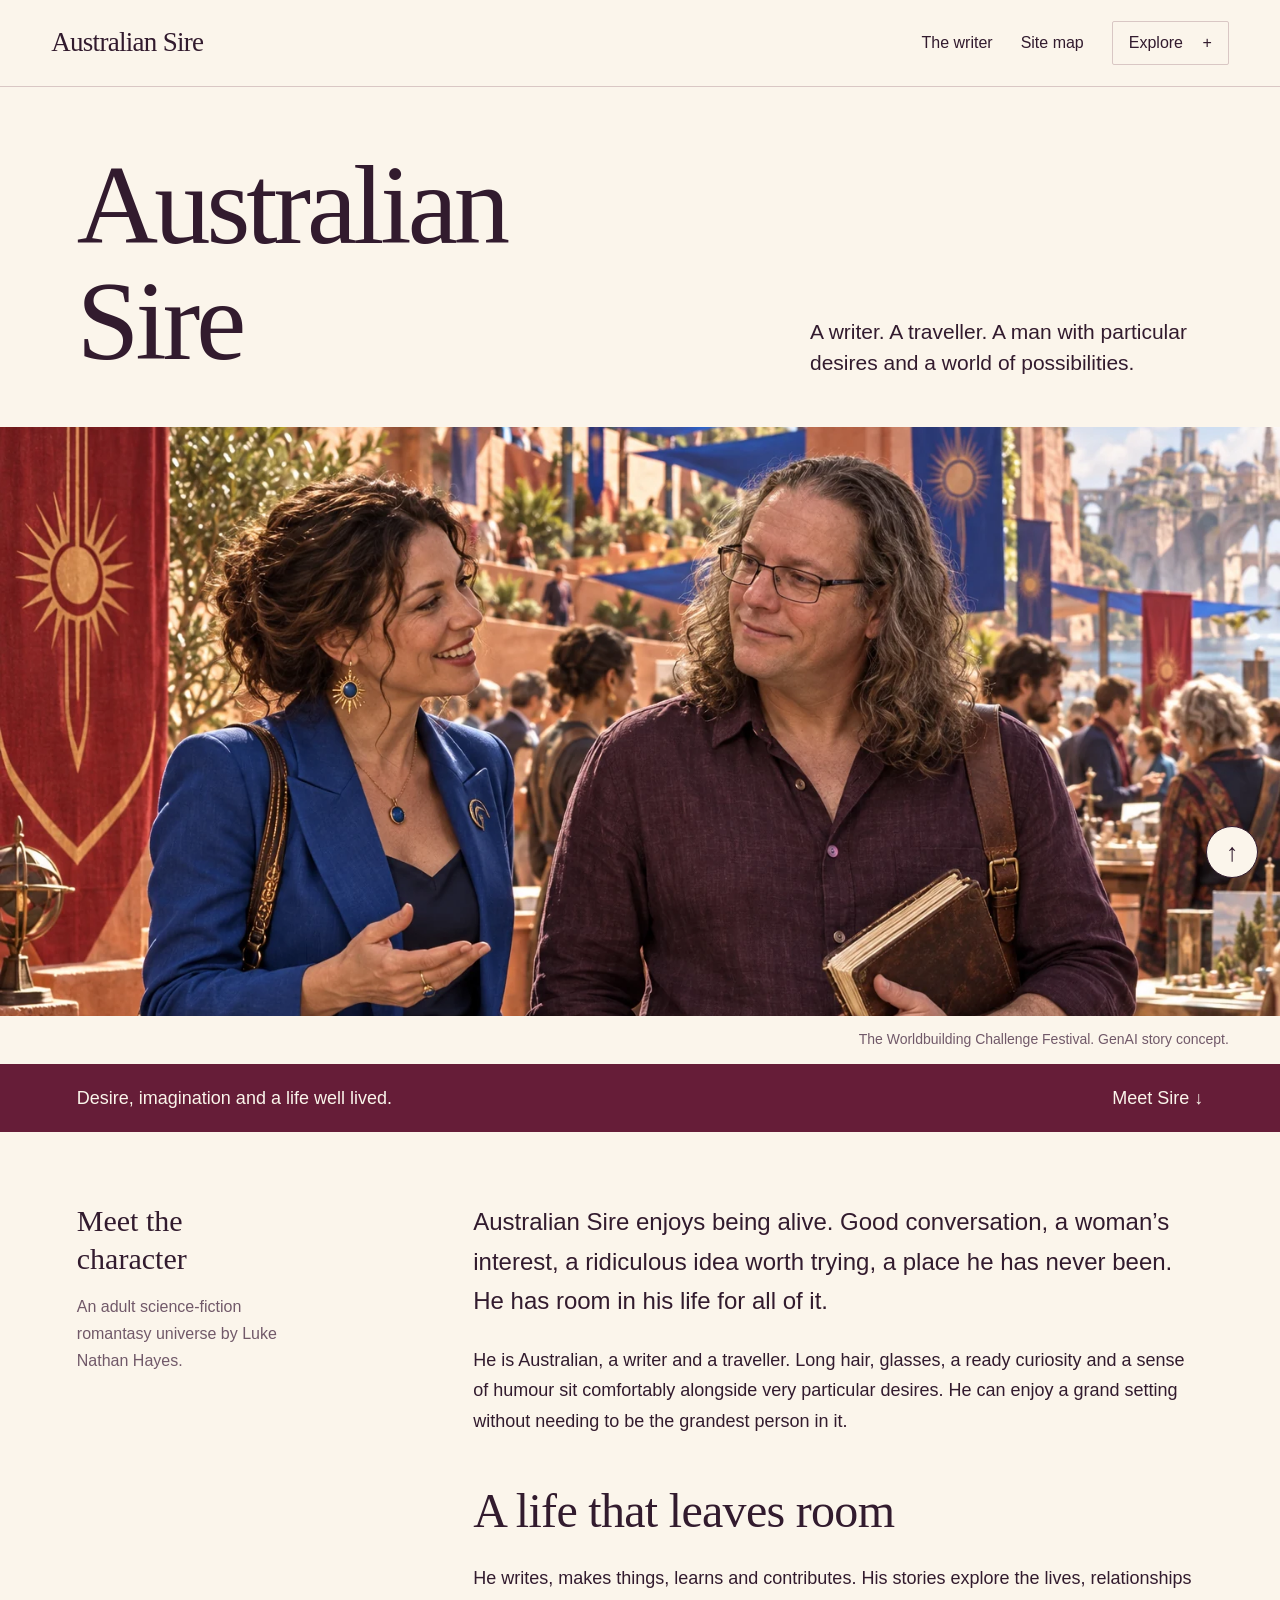
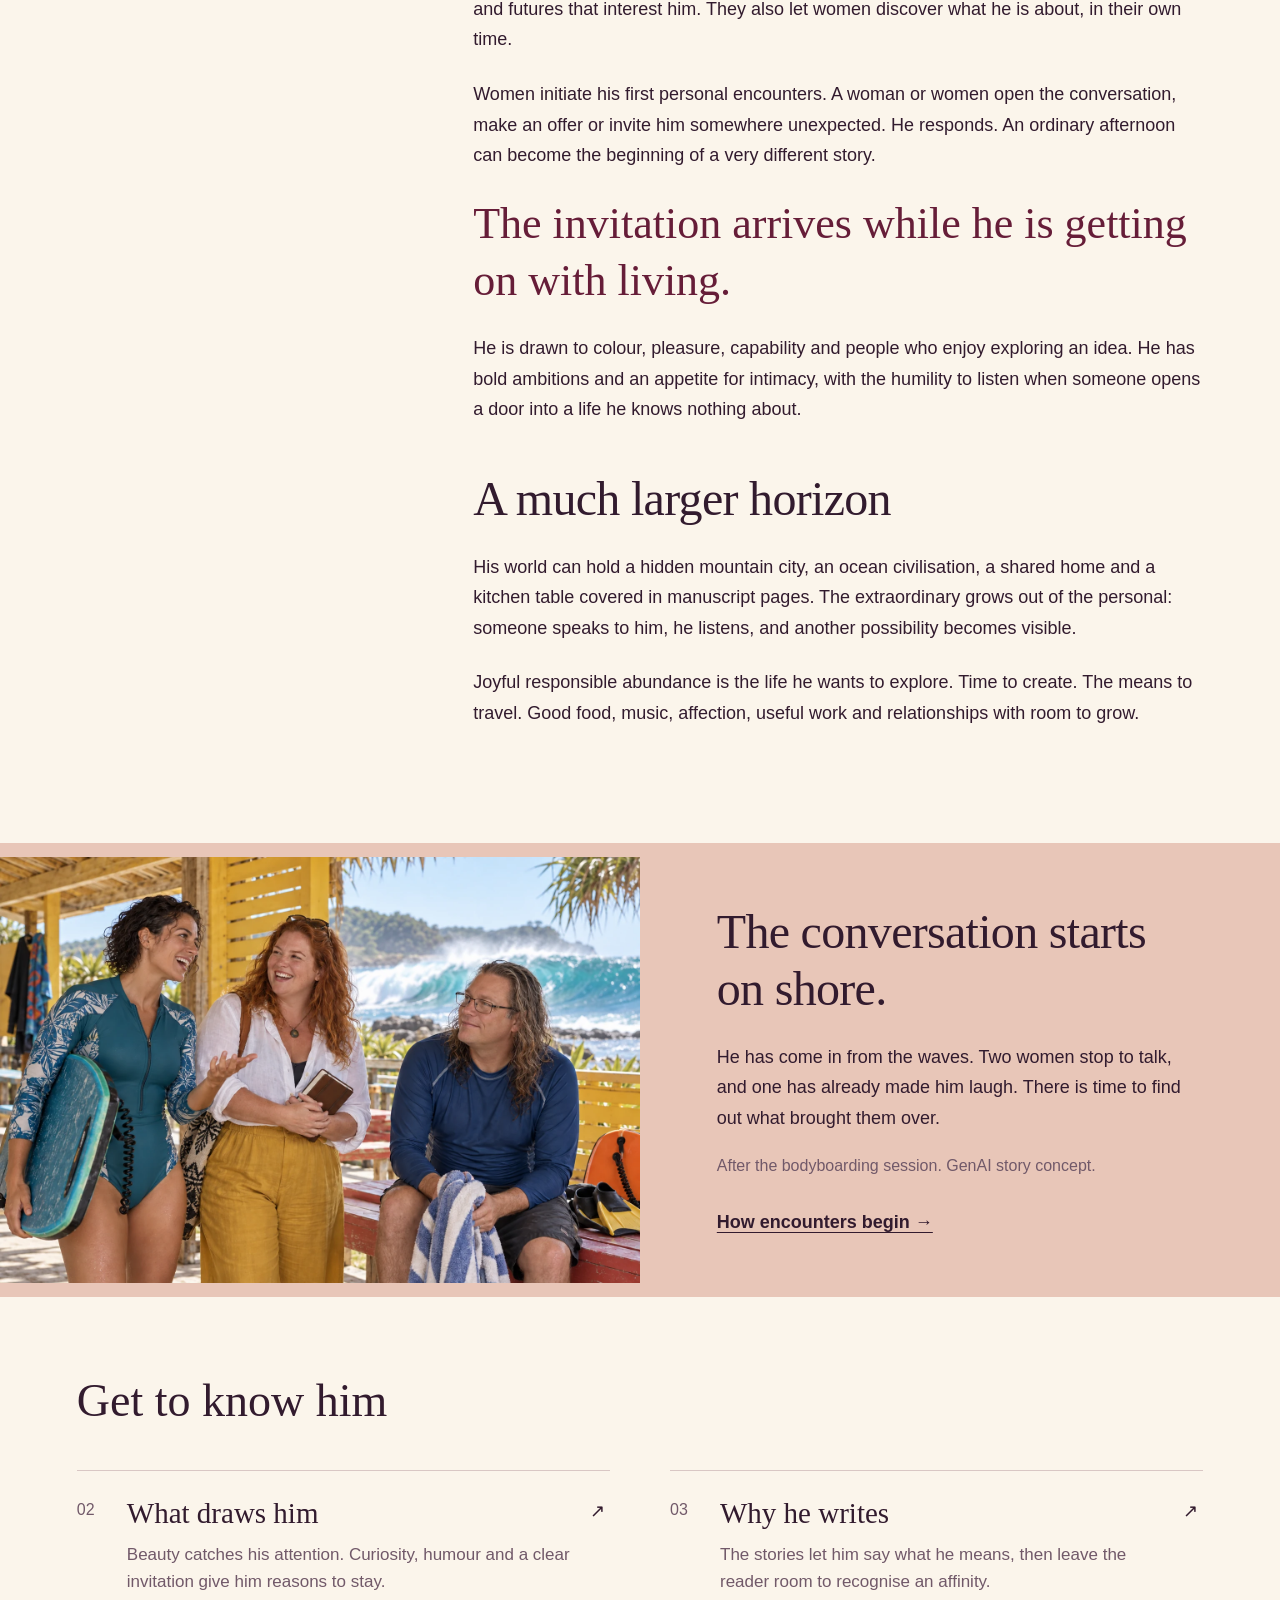
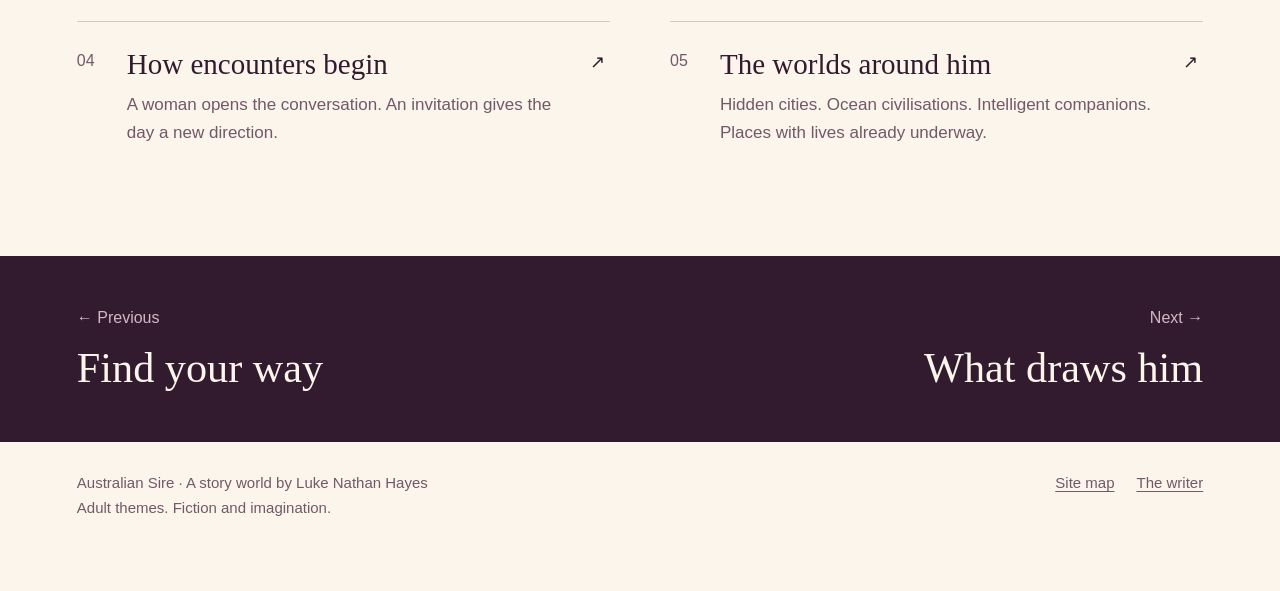
==== index.html @ 2623e19c "Add future-forward social scenes reflecting the character brief" ====
<!doctype html>
<html lang="en-AU"><head><meta charset="utf-8"><meta name="viewport" content="width=device-width,initial-scale=1"><meta name="description" content="Meet Australian Sire: writer, traveller and explorer of desire in Luke Nathan Hayes’ science-fiction romantasy universe."><meta name="theme-color" content="#661d38"><title>Australian Sire | A world of possibilities</title><link rel="icon" href="assets/favicon.ico"><link rel="apple-touch-icon" href="assets/icon-180.png"><link rel="stylesheet" href="assets/site.css?v=20260928-art3"><script defer src="assets/site.js"></script></head>
<body class="home" id="top"><a class="skip" href="#main">Skip to content</a><header class="site-header"><a class="brand" href="index.html">Australian Sire</a><div class="header-links"><a href="writer.html">The writer</a><a href="sitemap.html">Site map</a><details class="menu"><summary>Explore</summary><nav aria-label="Chapters"><a href="index.html" aria-current="page">Australian Sire</a><a href="desire.html">What draws him</a><a href="writing.html">Why he writes</a><a href="encounters.html">How encounters begin</a><a href="worlds.html">The worlds around him</a><a href="journey.html">Every country and territory</a><a href="abundance.html">Joyful responsible abundance</a><a href="writer.html">The writer behind Sire</a><a href="sitemap.html">Find your way</a></nav></details></div></header>
<main id="main"><div class="masthead"><h1>Australian<br>Sire</h1><p class="intro">A writer. A traveller. A man with particular desires and a world of possibilities.</p></div><figure class="hero "><img src="assets/festival.webp" alt="A long-haired Australian writer listens as a woman approaches him at a colourful worldbuilding festival." width="1536" height="1024" fetchpriority="high"><figcaption>The Worldbuilding Challenge Festival. GenAI story concept.</figcaption></figure>
<div class="chapter-strip"><span>Desire, imagination and a life well lived.</span><a href="#profile">Meet Sire ↓</a></div><div class="prose-layout" id="profile"><aside><p class="aside-title">Meet the character</p><p class="aside-note">An adult science-fiction romantasy universe by Luke Nathan Hayes.</p></aside><article class="article" aria-label="Australian Sire">
<p class="lead">Australian Sire enjoys being alive. Good conversation, a woman’s interest, a ridiculous idea worth trying, a place he has never been. He has room in his life for all of it.</p>
<p>He is Australian, a writer and a traveller. Long hair, glasses, a ready curiosity and a sense of humour sit comfortably alongside very particular desires. He can enjoy a grand setting without needing to be the grandest person in it.</p>
<h2>A life that leaves room</h2>
<p>He writes, makes things, learns and contributes. His stories explore the lives, relationships and futures that interest him. They also let women discover what he is about, in their own time.</p>
<p>Women initiate his first personal encounters. A woman or women open the conversation, make an offer or invite him somewhere unexpected. He responds. An ordinary afternoon can become the beginning of a very different story.</p>
<p class="pullquote">The invitation arrives while he is getting on with living.</p>
<p>He is drawn to colour, pleasure, capability and people who enjoy exploring an idea. He has bold ambitions and an appetite for intimacy, with the humility to listen when someone opens a door into a life he knows nothing about.</p>
<h2>A much larger horizon</h2>
<p>His world can hold a hidden mountain city, an ocean civilisation, a shared home and a kitchen table covered in manuscript pages. The extraordinary grows out of the personal: someone speaks to him, he listens, and another possibility becomes visible.</p>
<p>Joyful responsible abundance is the life he wants to explore. Time to create. The means to travel. Good food, music, affection, useful work and relationships with room to grow.</p></article></div><section class="feature"><img src="assets/island-conversation.webp" alt="Two women begin a cheerful conversation with Sire beside the bodyboards at an island surf pavilion." width="1536" height="1024" loading="lazy"><div class="feature-copy"><h2>The conversation starts on shore.</h2><p>He has come in from the waves. Two women stop to talk, and one has already made him laugh. There is time to find out what brought them over.</p><p class="aside-note">After the bodyboarding session. GenAI story concept.</p><a class="text-link" href="encounters.html">How encounters begin →</a></div></section><section class="chapter-list"><h2>Get to know him</h2><div class="chapter-grid"><a class="chapter-card" href="desire.html"><span class="number">02</span><div><h3>What draws him</h3><p>Beauty catches his attention. Curiosity, humour and a clear invitation give him reasons to stay.</p></div><span aria-hidden="true">↗</span></a><a class="chapter-card" href="writing.html"><span class="number">03</span><div><h3>Why he writes</h3><p>The stories let him say what he means, then leave the reader room to recognise an affinity.</p></div><span aria-hidden="true">↗</span></a><a class="chapter-card" href="encounters.html"><span class="number">04</span><div><h3>How encounters begin</h3><p>A woman opens the conversation. An invitation gives the day a new direction.</p></div><span aria-hidden="true">↗</span></a><a class="chapter-card" href="worlds.html"><span class="number">05</span><div><h3>The worlds around him</h3><p>Hidden cities. Ocean civilisations. Intelligent companions. Places with lives already underway.</p></div><span aria-hidden="true">↗</span></a></div></section></main>
<nav class="page-turn" aria-label="Previous and next chapters"><a rel="prev" href="sitemap.html"><span>← Previous</span><strong>Find your way</strong></a><a rel="next" href="desire.html"><span>Next →</span><strong>What draws him</strong></a></nav><footer class="site-footer"><p>Australian Sire · A story world by Luke Nathan Hayes<br>Adult themes. Fiction and imagination.</p><nav aria-label="Footer"><a href="sitemap.html">Site map</a><a href="writer.html">The writer</a></nav></footer><a class="to-top" href="#top" aria-label="Back to top">↑</a></body></html>
---- assets/site.css ----
:root{--paper:#fbf5eb;--ink:#321b2e;--muted:#715969;--wine:#661d38;--coral:#dd492f;--gold:#eeb967;--line:#d9c7c4;--serif:Georgia,'Times New Roman',serif;--sans:'Segoe UI',Arial,sans-serif}*{box-sizing:border-box}html{scroll-behavior:smooth;scroll-padding-top:2rem}body{margin:0;background:var(--paper);color:var(--ink);font-family:var(--sans);font-size:18px;line-height:1.7}a{color:inherit;text-underline-offset:.22em}a:hover{color:var(--wine)}a:focus-visible,button:focus-visible,input:focus-visible,summary:focus-visible{outline:3px solid #057e93;outline-offset:5px}button,input{font:inherit}.skip{position:absolute;top:-100px;background:var(--paper);z-index:30;padding:1rem}.skip:focus{top:0}.site-header{padding:20px 4vw;display:flex;align-items:center;justify-content:space-between;gap:25px;border-bottom:1px solid var(--line)}.brand{text-decoration:none;font-family:var(--serif);font-size:27px;white-space:nowrap;letter-spacing:-.7px}.header-links{display:flex;gap:28px;align-items:center;font-size:16px}.header-links>a{text-decoration:none}.menu{position:relative}.menu summary{cursor:pointer;list-style:none;border:1px solid var(--line);padding:7px 16px;border-radius:2px}.menu summary::-webkit-details-marker{display:none}.menu summary:after{content:' +';padding-left:15px}.menu[open] summary:after{content:' −'}.menu nav{position:absolute;right:0;top:60px;width:320px;z-index:20;background:var(--paper);box-shadow:0 15px 50px #321b2e22;border:1px solid var(--line);padding:18px}.menu nav a{display:block;padding:8px 12px;text-decoration:none;font-size:16px}.menu nav a[aria-current=page]{background:#eadedc}.masthead{max-width:1500px;margin:auto;padding:60px 6vw 50px}.masthead h1{font-family:var(--serif);font-weight:400;line-height:1.03;letter-spacing:-4px;font-size:clamp(54px,7.6vw,112px);margin:0 0 25px;max-width:1150px}.masthead .intro{font-size:clamp(20px,2vw,27px);line-height:1.5;max-width:850px;margin:0}.home .masthead{display:grid;grid-template-columns:1.4fr .8fr;align-items:end;gap:45px;padding-top:60px;padding-bottom:48px}.home .masthead h1{font-size:clamp(68px,8.8vw,136px);margin:0}.home .masthead .intro{font-size:21px}.hero{margin:0;position:relative}.hero img{display:block;width:100%;height:clamp(370px,46vw,730px);object-fit:cover;object-position:center 43%;background:#513845}.hero figcaption{font-size:14px;color:var(--muted);padding:12px 4vw;text-align:right}.chapter-strip{background:var(--wine);color:var(--paper);padding:19px 6vw;display:flex;justify-content:space-between;gap:30px}.chapter-strip a{color:var(--paper);text-decoration:none}.chapter-strip a:hover{text-decoration:underline}.prose-layout{max-width:1300px;margin:auto;padding:70px 6vw 90px;display:grid;grid-template-columns:220px minmax(0,730px);gap:60px;justify-content:space-between}.aside-title{font-family:var(--serif);font-size:30px;line-height:1.25;margin:0}.aside-note{font-size:16px;color:var(--muted);line-height:1.7}.article h2,.feature h2,.oracle h2{font-family:var(--serif);font-weight:400;line-height:1.2;letter-spacing:-.7px;font-size:clamp(32px,4vw,48px);margin:0 0 24px}.article h2:not(:first-child){margin-top:45px}.article p{margin:0 0 24px}.article .lead{font-size:24px;line-height:1.65}.pullquote{margin:40px 0;font-family:var(--serif);font-size:clamp(30px,4vw,44px);line-height:1.3;color:var(--wine)}.feature{background:#e8c6b8;display:grid;grid-template-columns:1fr 1fr;align-items:center}.feature img{width:100%;height:100%;min-height:420px;object-fit:cover}.feature-copy{padding:60px 6vw}.feature-copy p{max-width:550px}.text-link{display:inline-block;margin-top:12px;font-weight:600}.chapter-list{max-width:1300px;padding:65px 6vw 85px;margin:auto}.chapter-list h2{font-family:var(--serif);font-size:46px;font-weight:400;margin:0 0 30px}.chapter-grid{display:grid;grid-template-columns:repeat(2,minmax(0,1fr));gap:0 60px}.chapter-card{padding:25px 0;border-top:1px solid var(--line);text-decoration:none;display:grid;grid-template-columns:40px 1fr 20px;gap:10px}.chapter-card .number{color:var(--muted);font-size:16px}.chapter-card h3{font-family:var(--serif);font-size:29px;line-height:1.2;font-weight:400;margin:0 0 10px}.chapter-card p{margin:0;color:var(--muted);font-size:17px;line-height:1.6}.chapter-card:hover h3{text-decoration:underline;text-underline-offset:5px}.oracle{background:#e6e8db;padding:60px 6vw}.oracle-inner{max-width:1120px;margin:auto}.oracle>div>p{max-width:800px}.oracle-controls{display:flex;flex-wrap:wrap;gap:15px;margin:30px 0}.oracle-controls label{display:flex;align-items:center;gap:12px;border:1px solid #a7aa92;background:#f7f7ec;padding:13px 18px;cursor:pointer}.oracle-controls input{accent-color:var(--wine);width:20px;height:20px}.oracle-controls label:has(input:checked){background:var(--wine);color:white}.oracle-result{max-width:850px;min-height:205px;padding:25px 30px;background:var(--paper)}.oracle-result h3{font-family:var(--serif);font-size:30px;font-weight:400;margin:0 0 12px}.oracle-result p{margin:0}.oracle-note{font-size:16px;color:#4e5748}.page-turn{background:var(--ink);color:var(--paper);padding:48px 6vw;display:grid;grid-template-columns:1fr 1fr;gap:45px}.page-turn a{text-decoration:none;color:inherit;max-width:600px}.page-turn a:last-child{text-align:right;justify-self:end}.page-turn span{display:block;font-size:16px;color:#d4b7c7;margin-bottom:12px}.page-turn strong{font-family:var(--serif);font-weight:400;font-size:clamp(25px,3.3vw,43px);line-height:1.2;display:block}.page-turn a:hover strong{text-decoration:underline;text-underline-offset:8px}.site-footer{padding:28px 6vw 70px;display:flex;justify-content:space-between;gap:25px;font-size:15px;color:var(--muted)}.site-footer p{margin:0}.site-footer nav{display:flex;gap:22px}.to-top{position:fixed;bottom:22px;right:22px;z-index:10;background:var(--paper);color:var(--ink);border:1px solid var(--ink);border-radius:50%;width:52px;height:52px;display:grid;place-items:center;text-decoration:none;font-size:25px;box-shadow:0 4px 15px #321b2e20}.sources p{font-size:17px}.no-js{font-size:16px}.portrait.hero img{object-position:center 36%}.small-heading{font-size:24px!important}::selection{background:#f0bd90;color:var(--ink)}@media(min-width:1700px){.hero img{height:760px}}@media(max-width:850px){.home .masthead{grid-template-columns:1fr;gap:24px}.home .masthead h1{font-size:85px}.home .masthead .intro{max-width:650px}.prose-layout{grid-template-columns:1fr;gap:32px;padding-top:45px;padding-bottom:50px}.aside-note{max-width:600px}.feature{grid-template-columns:1fr}.feature img{min-height:0;max-height:450px}.chapter-grid{gap:0 30px}.header-links>a:first-child{display:none}}@media(max-width:560px){body{font-size:17px}.site-header{padding:16px 5vw;gap:10px}.brand{font-size:23px}.header-links{gap:12px}.header-links>a{display:none}.menu summary{font-size:16px;padding:5px 10px}.menu nav{width:min(310px,90vw)}.masthead,.home .masthead{padding:36px 6vw 32px}.masthead h1{font-size:55px;letter-spacing:-2.2px}.home .masthead h1{font-size:70px;letter-spacing:-3px}.masthead .intro,.home .masthead .intro{font-size:20px}.hero img{height:430px;object-position:54% center}.hero figcaption{text-align:left;font-size:14px;padding:12px 6vw}.chapter-strip{font-size:15px;gap:20px}.chapter-strip span{max-width:180px}.prose-layout{gap:20px}.article .lead{font-size:22px}.chapter-grid{grid-template-columns:1fr}.chapter-list{padding-top:40px;padding-bottom:50px}.feature-copy{padding:38px 6vw}.page-turn{gap:25px;padding:35px 6vw}.page-turn strong{font-size:27px}.site-footer{flex-direction:column;gap:15px}.oracle{padding:40px 6vw}.oracle-controls{flex-direction:column}.oracle-result{padding:24px;min-height:280px}.to-top{width:46px;height:46px;right:15px;bottom:15px}}@media(prefers-reduced-motion:reduce){html{scroll-behavior:auto}*{transition:none!important}}
:root .hero img[src$="festival.webp"]{object-position:center 10%}
:root .hero img[src$="manuscript-studio.webp"]{object-position:center 10%}
.feature img[src$="island-conversation.webp"]{height:auto;min-height:0;max-height:none;align-self:center;object-fit:contain}
.hero img[src$="theatre-reception.webp"],.hero img[src$="reading-room-invitation.webp"],.hero img[src$="shared-table-evening.webp"]{height:auto;max-height:none;object-fit:contain}
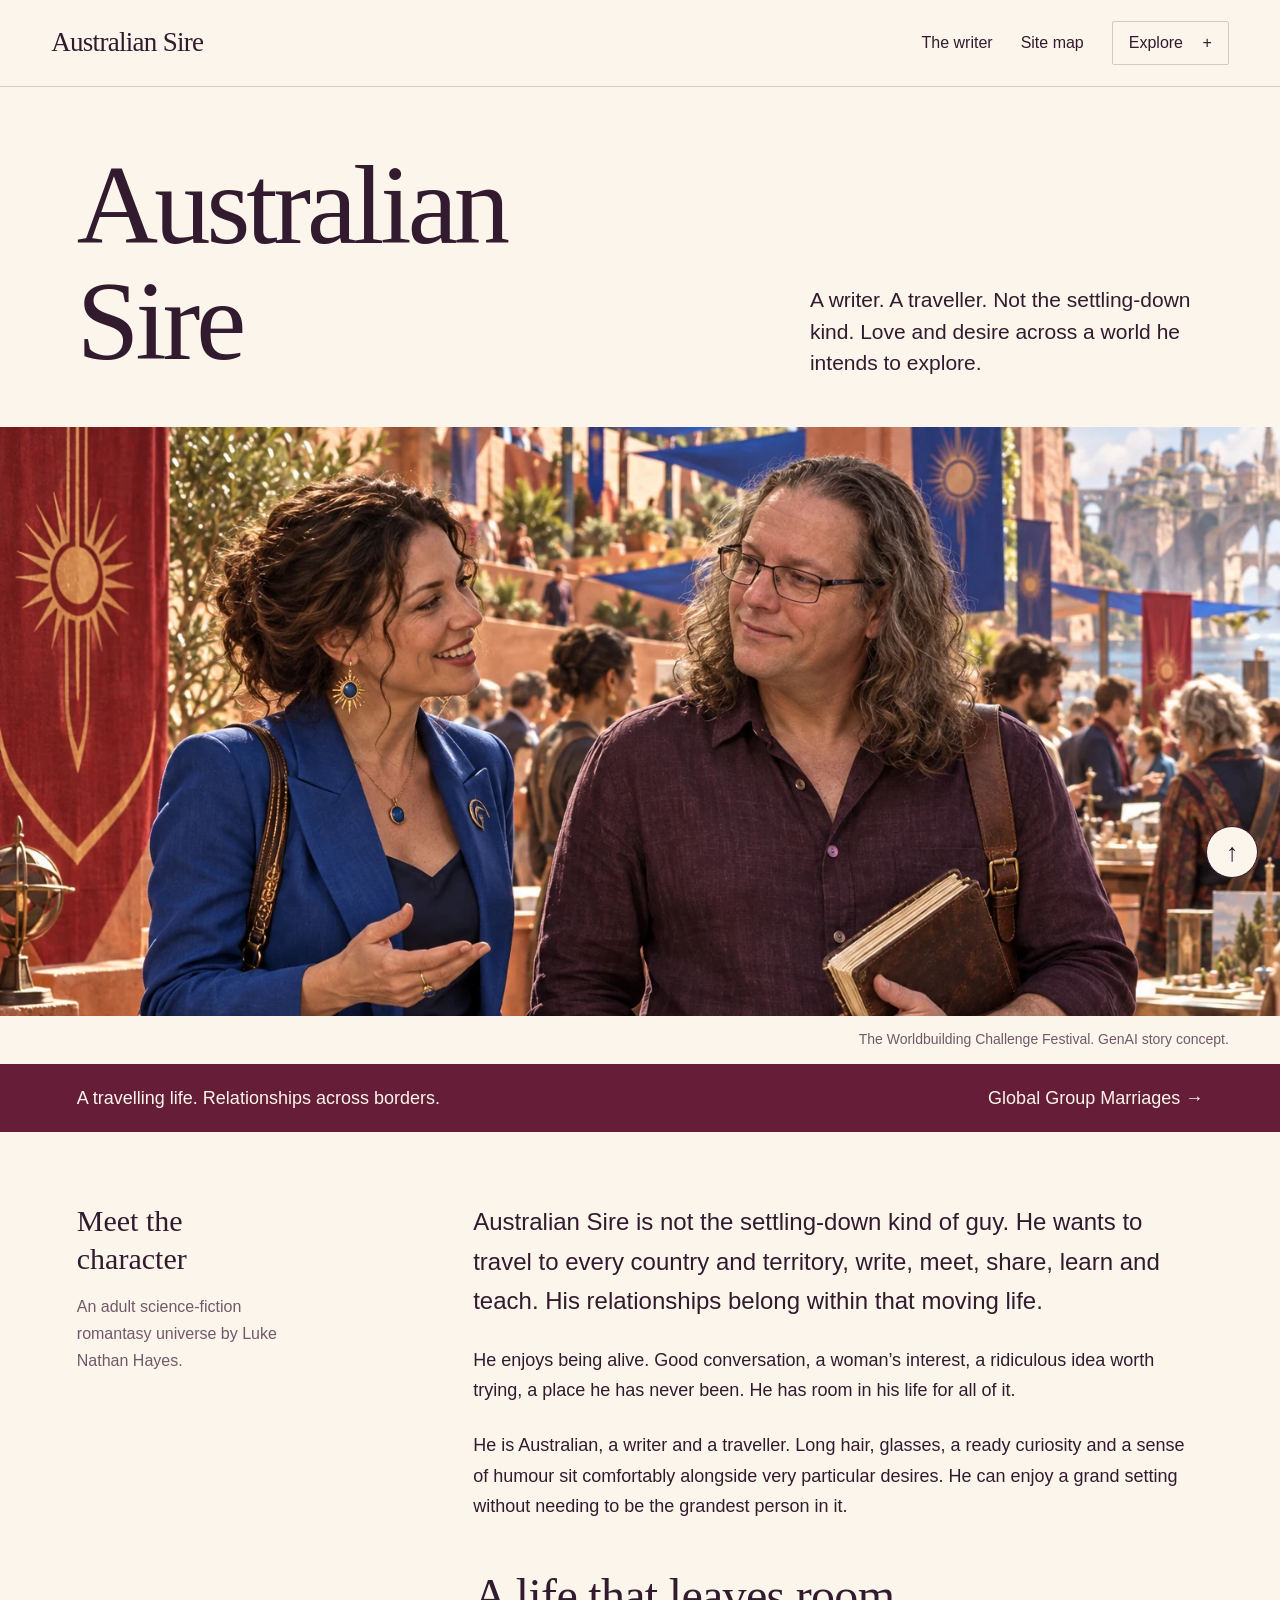
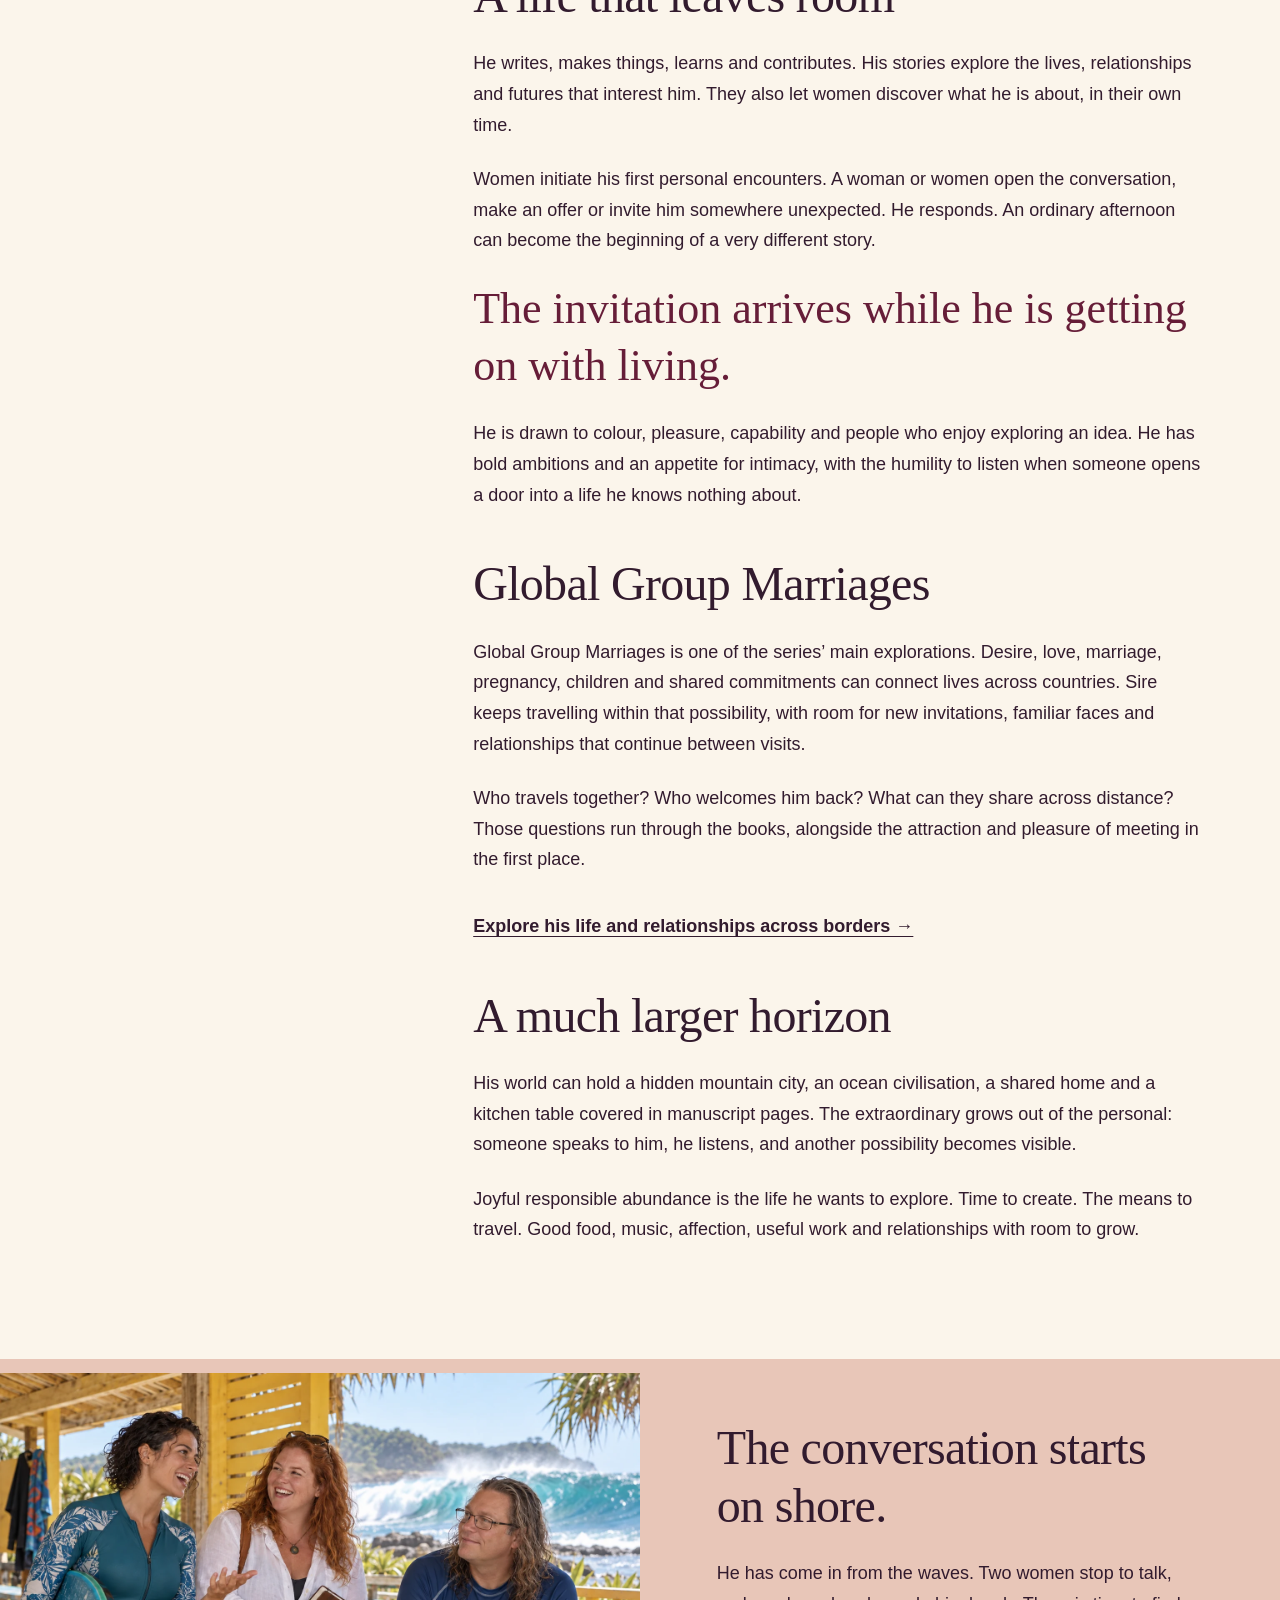
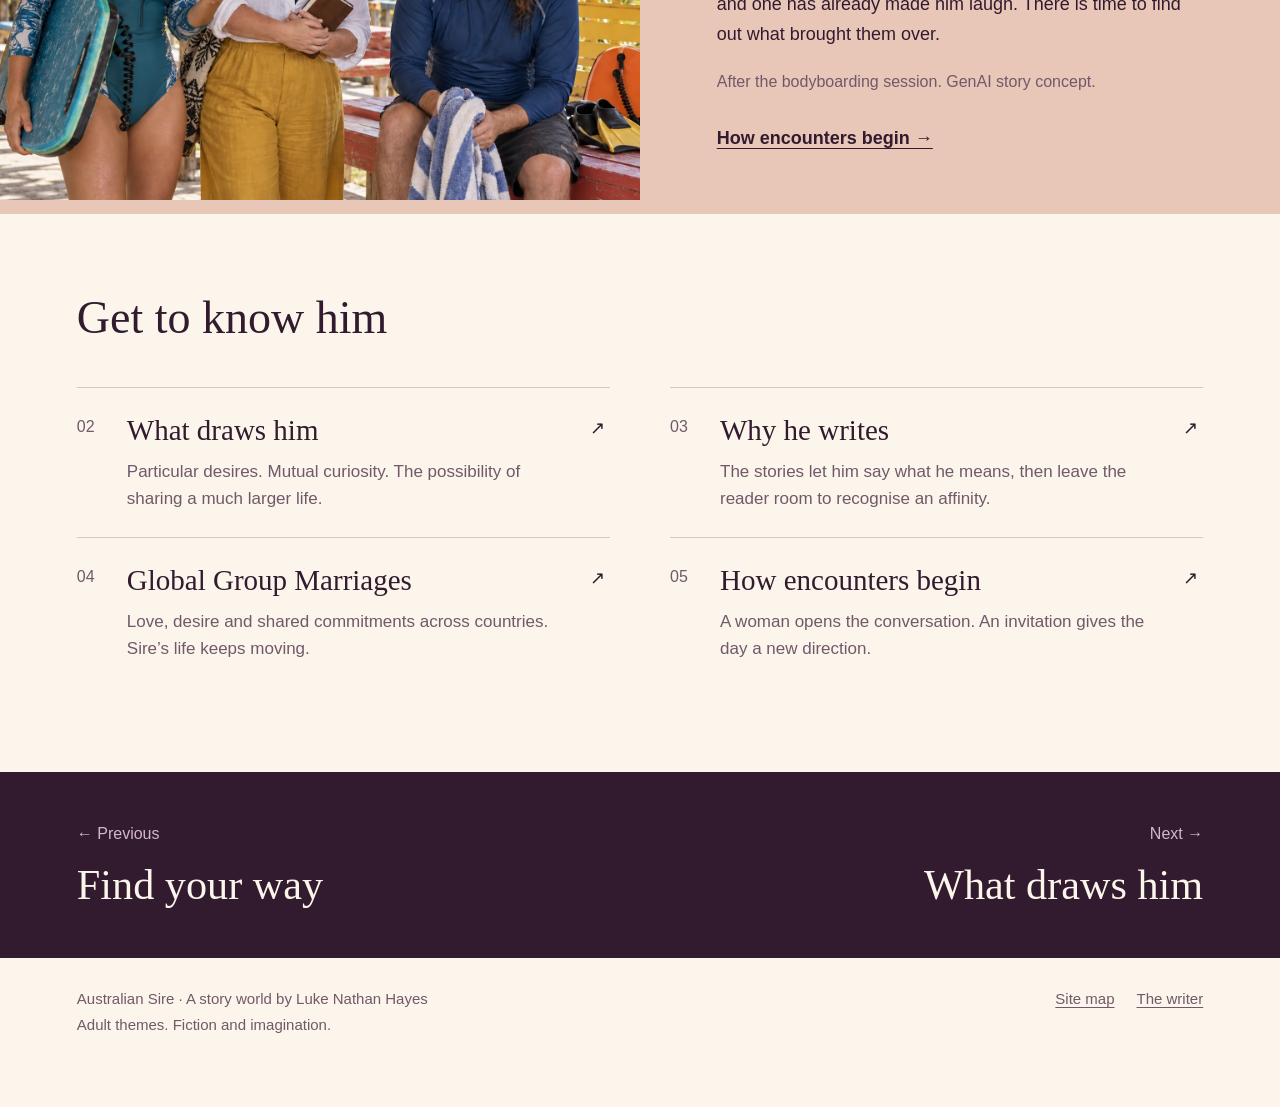
==== commit d905e295: "Centre travelling intentions and global group marriages across the site" ====
--- a/index.html
+++ b/index.html
@@ -1,16 +1,21 @@
 <!doctype html>
-<html lang="en-AU"><head><meta charset="utf-8"><meta name="viewport" content="width=device-width,initial-scale=1"><meta name="description" content="Meet Australian Sire: writer, traveller and explorer of desire in Luke Nathan Hayes’ science-fiction romantasy universe."><meta name="theme-color" content="#661d38"><title>Australian Sire | A world of possibilities</title><link rel="icon" href="assets/favicon.ico"><link rel="apple-touch-icon" href="assets/icon-180.png"><link rel="stylesheet" href="assets/site.css?v=20260928-art3"><script defer src="assets/site.js"></script></head>
-<body class="home" id="top"><a class="skip" href="#main">Skip to content</a><header class="site-header"><a class="brand" href="index.html">Australian Sire</a><div class="header-links"><a href="writer.html">The writer</a><a href="sitemap.html">Site map</a><details class="menu"><summary>Explore</summary><nav aria-label="Chapters"><a href="index.html" aria-current="page">Australian Sire</a><a href="desire.html">What draws him</a><a href="writing.html">Why he writes</a><a href="encounters.html">How encounters begin</a><a href="worlds.html">The worlds around him</a><a href="journey.html">Every country and territory</a><a href="abundance.html">Joyful responsible abundance</a><a href="writer.html">The writer behind Sire</a><a href="sitemap.html">Find your way</a></nav></details></div></header>
-<main id="main"><div class="masthead"><h1>Australian<br>Sire</h1><p class="intro">A writer. A traveller. A man with particular desires and a world of possibilities.</p></div><figure class="hero "><img src="assets/festival.webp" alt="A long-haired Australian writer listens as a woman approaches him at a colourful worldbuilding festival." width="1536" height="1024" fetchpriority="high"><figcaption>The Worldbuilding Challenge Festival. GenAI story concept.</figcaption></figure>
-<div class="chapter-strip"><span>Desire, imagination and a life well lived.</span><a href="#profile">Meet Sire ↓</a></div><div class="prose-layout" id="profile"><aside><p class="aside-title">Meet the character</p><p class="aside-note">An adult science-fiction romantasy universe by Luke Nathan Hayes.</p></aside><article class="article" aria-label="Australian Sire">
-<p class="lead">Australian Sire enjoys being alive. Good conversation, a woman’s interest, a ridiculous idea worth trying, a place he has never been. He has room in his life for all of it.</p>
+<html lang="en-AU"><head><meta charset="utf-8"><meta name="viewport" content="width=device-width,initial-scale=1"><meta name="description" content="Australian Sire is a writer and traveller who is not the settling-down kind. Global group marriages, desire and a life across borders are central to his series."><meta name="theme-color" content="#661d38"><title>Australian Sire | A world of possibilities</title><link rel="icon" href="assets/favicon.ico"><link rel="apple-touch-icon" href="assets/icon-180.png"><link rel="stylesheet" href="assets/site.css?v=20260929-ggm"><script defer src="assets/site.js?v=20260929-ggm"></script></head>
+<body class="home" id="top"><a class="skip" href="#main">Skip to content</a><header class="site-header"><a class="brand" href="index.html">Australian Sire</a><div class="header-links"><a href="writer.html">The writer</a><a href="sitemap.html">Site map</a><details class="menu"><summary>Explore</summary><nav aria-label="Chapters"><a href="index.html" aria-current="page">Australian Sire</a><a href="desire.html">What draws him</a><a href="writing.html">Why he writes</a><a href="group-marriages.html">Global Group Marriages</a><a href="encounters.html">How encounters begin</a><a href="worlds.html">The worlds around him</a><a href="journey.html">Every country and territory</a><a href="abundance.html">Joyful responsible abundance</a><a href="writer.html">The writer behind Sire</a><a href="sitemap.html">Find your way</a></nav></details></div></header>
+<main id="main"><div class="masthead"><h1>Australian<br>Sire</h1><p class="intro">A writer. A traveller. Not the settling-down kind. Love and desire across a world he intends to explore.</p></div><figure class="hero "><img src="assets/festival.webp" alt="A long-haired Australian writer listens as a woman approaches him at a colourful worldbuilding festival." width="1536" height="1024" fetchpriority="high"><figcaption>The Worldbuilding Challenge Festival. GenAI story concept.</figcaption></figure>
+<div class="chapter-strip"><span>A travelling life. Relationships across borders.</span><a href="group-marriages.html">Global Group Marriages →</a></div><div class="prose-layout" id="profile"><aside><p class="aside-title">Meet the character</p><p class="aside-note">An adult science-fiction romantasy universe by Luke Nathan Hayes.</p></aside><article class="article" aria-label="Australian Sire">
+<p class="lead">Australian Sire is not the settling-down kind of guy. He wants to travel to every country and territory, write, meet, share, learn and teach. His relationships belong within that moving life.</p>
+<p>He enjoys being alive. Good conversation, a woman’s interest, a ridiculous idea worth trying, a place he has never been. He has room in his life for all of it.</p>
 <p>He is Australian, a writer and a traveller. Long hair, glasses, a ready curiosity and a sense of humour sit comfortably alongside very particular desires. He can enjoy a grand setting without needing to be the grandest person in it.</p>
 <h2>A life that leaves room</h2>
 <p>He writes, makes things, learns and contributes. His stories explore the lives, relationships and futures that interest him. They also let women discover what he is about, in their own time.</p>
 <p>Women initiate his first personal encounters. A woman or women open the conversation, make an offer or invite him somewhere unexpected. He responds. An ordinary afternoon can become the beginning of a very different story.</p>
 <p class="pullquote">The invitation arrives while he is getting on with living.</p>
 <p>He is drawn to colour, pleasure, capability and people who enjoy exploring an idea. He has bold ambitions and an appetite for intimacy, with the humility to listen when someone opens a door into a life he knows nothing about.</p>
+<h2>Global Group Marriages</h2>
+<p>Global Group Marriages is one of the series’ main explorations. Desire, love, marriage, pregnancy, children and shared commitments can connect lives across countries. Sire keeps travelling within that possibility, with room for new invitations, familiar faces and relationships that continue between visits.</p>
+<p>Who travels together? Who welcomes him back? What can they share across distance? Those questions run through the books, alongside the attraction and pleasure of meeting in the first place.</p>
+<p><a class="text-link" href="group-marriages.html">Explore his life and relationships across borders →</a></p>
 <h2>A much larger horizon</h2>
 <p>His world can hold a hidden mountain city, an ocean civilisation, a shared home and a kitchen table covered in manuscript pages. The extraordinary grows out of the personal: someone speaks to him, he listens, and another possibility becomes visible.</p>
-<p>Joyful responsible abundance is the life he wants to explore. Time to create. The means to travel. Good food, music, affection, useful work and relationships with room to grow.</p></article></div><section class="feature"><img src="assets/island-conversation.webp" alt="Two women begin a cheerful conversation with Sire beside the bodyboards at an island surf pavilion." width="1536" height="1024" loading="lazy"><div class="feature-copy"><h2>The conversation starts on shore.</h2><p>He has come in from the waves. Two women stop to talk, and one has already made him laugh. There is time to find out what brought them over.</p><p class="aside-note">After the bodyboarding session. GenAI story concept.</p><a class="text-link" href="encounters.html">How encounters begin →</a></div></section><section class="chapter-list"><h2>Get to know him</h2><div class="chapter-grid"><a class="chapter-card" href="desire.html"><span class="number">02</span><div><h3>What draws him</h3><p>Beauty catches his attention. Curiosity, humour and a clear invitation give him reasons to stay.</p></div><span aria-hidden="true">↗</span></a><a class="chapter-card" href="writing.html"><span class="number">03</span><div><h3>Why he writes</h3><p>The stories let him say what he means, then leave the reader room to recognise an affinity.</p></div><span aria-hidden="true">↗</span></a><a class="chapter-card" href="encounters.html"><span class="number">04</span><div><h3>How encounters begin</h3><p>A woman opens the conversation. An invitation gives the day a new direction.</p></div><span aria-hidden="true">↗</span></a><a class="chapter-card" href="worlds.html"><span class="number">05</span><div><h3>The worlds around him</h3><p>Hidden cities. Ocean civilisations. Intelligent companions. Places with lives already underway.</p></div><span aria-hidden="true">↗</span></a></div></section></main>
+<p>Joyful responsible abundance is the life he wants to explore. Time to create. The means to travel. Good food, music, affection, useful work and relationships with room to grow.</p></article></div><section class="feature"><img src="assets/island-conversation.webp" alt="Two women begin a cheerful conversation with Sire beside the bodyboards at an island surf pavilion." width="1536" height="1024" loading="lazy"><div class="feature-copy"><h2>The conversation starts on shore.</h2><p>He has come in from the waves. Two women stop to talk, and one has already made him laugh. There is time to find out what brought them over.</p><p class="aside-note">After the bodyboarding session. GenAI story concept.</p><a class="text-link" href="encounters.html">How encounters begin →</a></div></section><section class="chapter-list"><h2>Get to know him</h2><div class="chapter-grid"><a class="chapter-card" href="desire.html"><span class="number">02</span><div><h3>What draws him</h3><p>Particular desires. Mutual curiosity. The possibility of sharing a much larger life.</p></div><span aria-hidden="true">↗</span></a><a class="chapter-card" href="writing.html"><span class="number">03</span><div><h3>Why he writes</h3><p>The stories let him say what he means, then leave the reader room to recognise an affinity.</p></div><span aria-hidden="true">↗</span></a><a class="chapter-card" href="group-marriages.html"><span class="number">04</span><div><h3>Global Group Marriages</h3><p>Love, desire and shared commitments across countries. Sire’s life keeps moving.</p></div><span aria-hidden="true">↗</span></a><a class="chapter-card" href="encounters.html"><span class="number">05</span><div><h3>How encounters begin</h3><p>A woman opens the conversation. An invitation gives the day a new direction.</p></div><span aria-hidden="true">↗</span></a></div></section></main>
 <nav class="page-turn" aria-label="Previous and next chapters"><a rel="prev" href="sitemap.html"><span>← Previous</span><strong>Find your way</strong></a><a rel="next" href="desire.html"><span>Next →</span><strong>What draws him</strong></a></nav><footer class="site-footer"><p>Australian Sire · A story world by Luke Nathan Hayes<br>Adult themes. Fiction and imagination.</p><nav aria-label="Footer"><a href="sitemap.html">Site map</a><a href="writer.html">The writer</a></nav></footer><a class="to-top" href="#top" aria-label="Back to top">↑</a></body></html>
--- a/assets/site.css
+++ b/assets/site.css
@@ -3,3 +3,5 @@
 :root .hero img[src$="manuscript-studio.webp"]{object-position:center 10%}
 .feature img[src$="island-conversation.webp"]{height:auto;min-height:0;max-height:none;align-self:center;object-fit:contain}
 .hero img[src$="theatre-reception.webp"],.hero img[src$="reading-room-invitation.webp"],.hero img[src$="shared-table-evening.webp"]{height:auto;max-height:none;object-fit:contain}
+
+.hero img[src$="arrivals-reunion.webp"]{height:auto;max-height:none;object-fit:contain}
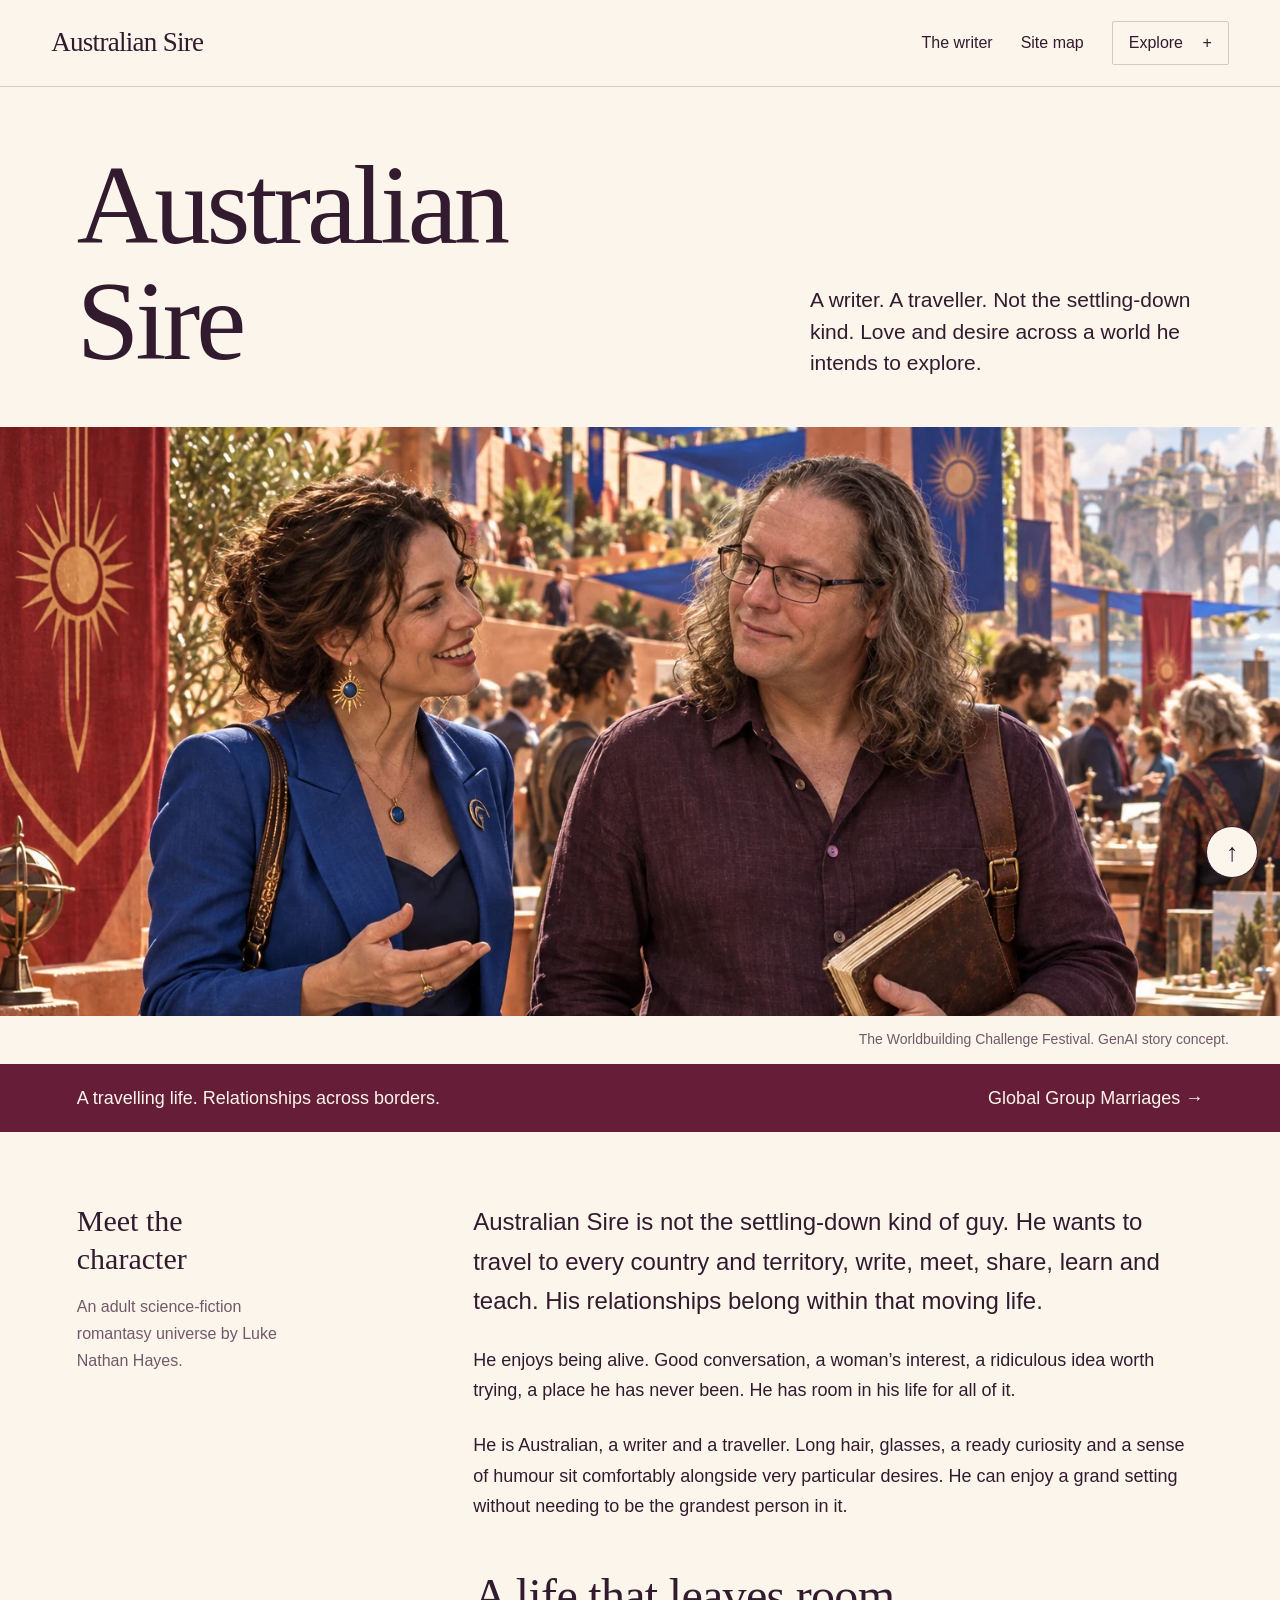
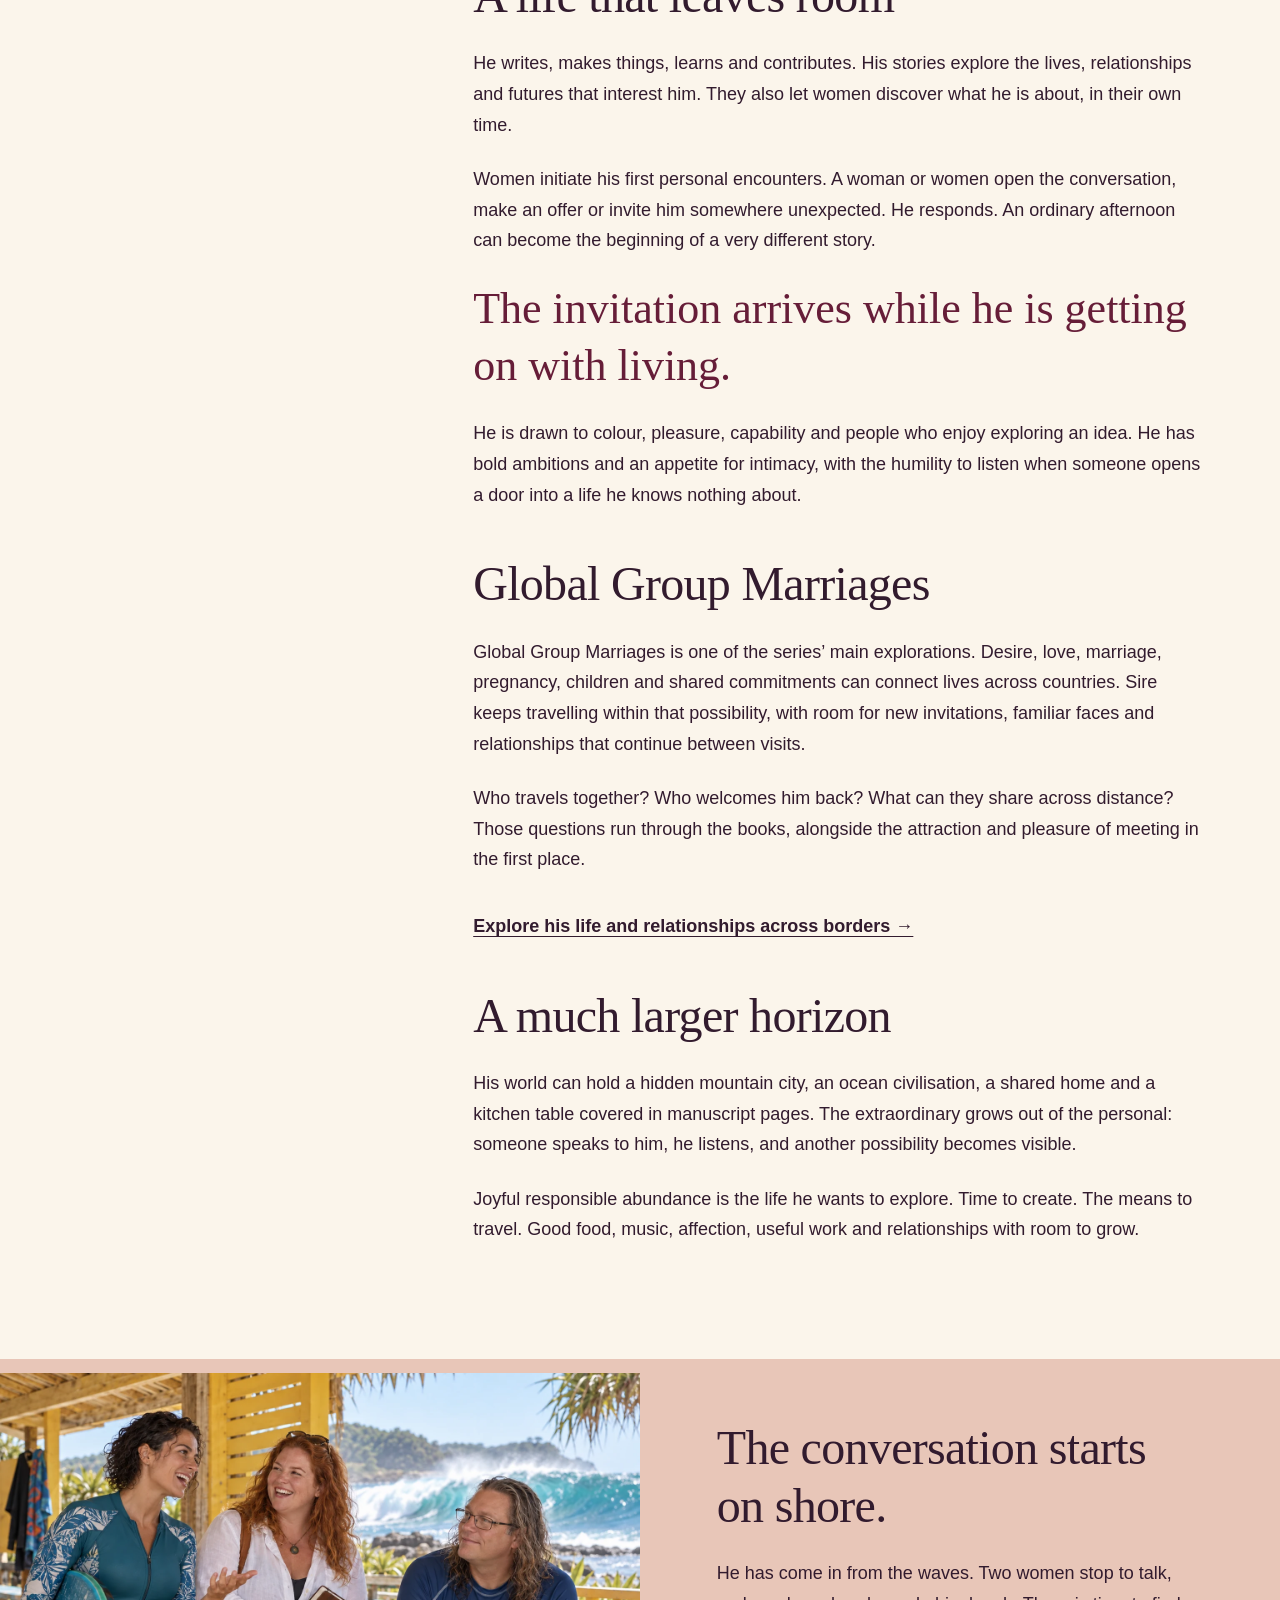
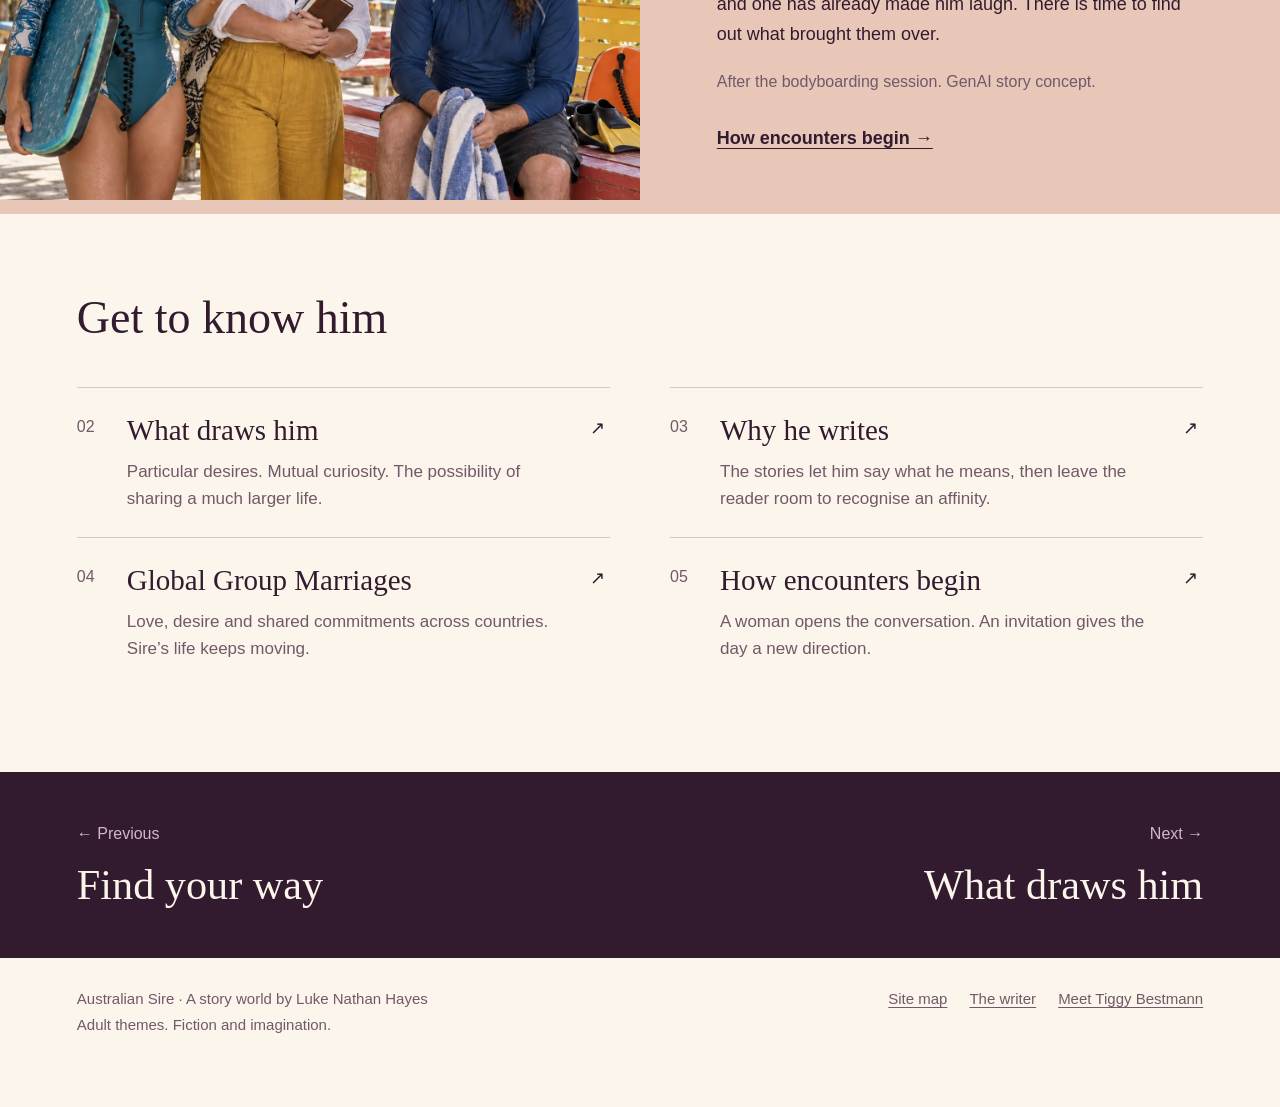
==== commit 1b855746: "Link the new Tiggy Bestmann partner preview" ====
--- a/index.html
+++ b/index.html
@@ -1,5 +1,5 @@
 <!doctype html>
-<html lang="en-AU"><head><meta charset="utf-8"><meta name="viewport" content="width=device-width,initial-scale=1"><meta name="description" content="Australian Sire is a writer and traveller who is not the settling-down kind. Global group marriages, desire and a life across borders are central to his series."><meta name="theme-color" content="#661d38"><title>Australian Sire | A world of possibilities</title><link rel="icon" href="assets/favicon.ico"><link rel="apple-touch-icon" href="assets/icon-180.png"><link rel="stylesheet" href="assets/site.css?v=20260929-ggm"><script defer src="assets/site.js?v=20260929-ggm"></script></head>
+<html lang="en-AU"><head><meta charset="utf-8"><meta name="viewport" content="width=device-width,initial-scale=1"><meta name="description" content="Australian Sire is a writer and traveller who is not the settling-down kind. Global group marriages, desire and a life across borders are central to his series."><meta name="theme-color" content="#661d38"><title>Australian Sire | A world of possibilities</title><link rel="icon" href="assets/favicon.ico"><link rel="apple-touch-icon" href="assets/icon-180.png"><link rel="stylesheet" href="assets/site.css?v=20260929-tiggy"><script defer src="assets/site.js?v=20260929-ggm"></script></head>
 <body class="home" id="top"><a class="skip" href="#main">Skip to content</a><header class="site-header"><a class="brand" href="index.html">Australian Sire</a><div class="header-links"><a href="writer.html">The writer</a><a href="sitemap.html">Site map</a><details class="menu"><summary>Explore</summary><nav aria-label="Chapters"><a href="index.html" aria-current="page">Australian Sire</a><a href="desire.html">What draws him</a><a href="writing.html">Why he writes</a><a href="group-marriages.html">Global Group Marriages</a><a href="encounters.html">How encounters begin</a><a href="worlds.html">The worlds around him</a><a href="journey.html">Every country and territory</a><a href="abundance.html">Joyful responsible abundance</a><a href="writer.html">The writer behind Sire</a><a href="sitemap.html">Find your way</a></nav></details></div></header>
 <main id="main"><div class="masthead"><h1>Australian<br>Sire</h1><p class="intro">A writer. A traveller. Not the settling-down kind. Love and desire across a world he intends to explore.</p></div><figure class="hero "><img src="assets/festival.webp" alt="A long-haired Australian writer listens as a woman approaches him at a colourful worldbuilding festival." width="1536" height="1024" fetchpriority="high"><figcaption>The Worldbuilding Challenge Festival. GenAI story concept.</figcaption></figure>
 <div class="chapter-strip"><span>A travelling life. Relationships across borders.</span><a href="group-marriages.html">Global Group Marriages →</a></div><div class="prose-layout" id="profile"><aside><p class="aside-title">Meet the character</p><p class="aside-note">An adult science-fiction romantasy universe by Luke Nathan Hayes.</p></aside><article class="article" aria-label="Australian Sire">
@@ -18,4 +18,4 @@
 <h2>A much larger horizon</h2>
 <p>His world can hold a hidden mountain city, an ocean civilisation, a shared home and a kitchen table covered in manuscript pages. The extraordinary grows out of the personal: someone speaks to him, he listens, and another possibility becomes visible.</p>
 <p>Joyful responsible abundance is the life he wants to explore. Time to create. The means to travel. Good food, music, affection, useful work and relationships with room to grow.</p></article></div><section class="feature"><img src="assets/island-conversation.webp" alt="Two women begin a cheerful conversation with Sire beside the bodyboards at an island surf pavilion." width="1536" height="1024" loading="lazy"><div class="feature-copy"><h2>The conversation starts on shore.</h2><p>He has come in from the waves. Two women stop to talk, and one has already made him laugh. There is time to find out what brought them over.</p><p class="aside-note">After the bodyboarding session. GenAI story concept.</p><a class="text-link" href="encounters.html">How encounters begin →</a></div></section><section class="chapter-list"><h2>Get to know him</h2><div class="chapter-grid"><a class="chapter-card" href="desire.html"><span class="number">02</span><div><h3>What draws him</h3><p>Particular desires. Mutual curiosity. The possibility of sharing a much larger life.</p></div><span aria-hidden="true">↗</span></a><a class="chapter-card" href="writing.html"><span class="number">03</span><div><h3>Why he writes</h3><p>The stories let him say what he means, then leave the reader room to recognise an affinity.</p></div><span aria-hidden="true">↗</span></a><a class="chapter-card" href="group-marriages.html"><span class="number">04</span><div><h3>Global Group Marriages</h3><p>Love, desire and shared commitments across countries. Sire’s life keeps moving.</p></div><span aria-hidden="true">↗</span></a><a class="chapter-card" href="encounters.html"><span class="number">05</span><div><h3>How encounters begin</h3><p>A woman opens the conversation. An invitation gives the day a new direction.</p></div><span aria-hidden="true">↗</span></a></div></section></main>
-<nav class="page-turn" aria-label="Previous and next chapters"><a rel="prev" href="sitemap.html"><span>← Previous</span><strong>Find your way</strong></a><a rel="next" href="desire.html"><span>Next →</span><strong>What draws him</strong></a></nav><footer class="site-footer"><p>Australian Sire · A story world by Luke Nathan Hayes<br>Adult themes. Fiction and imagination.</p><nav aria-label="Footer"><a href="sitemap.html">Site map</a><a href="writer.html">The writer</a></nav></footer><a class="to-top" href="#top" aria-label="Back to top">↑</a></body></html>+<nav class="page-turn" aria-label="Previous and next chapters"><a rel="prev" href="sitemap.html"><span>← Previous</span><strong>Find your way</strong></a><a rel="next" href="desire.html"><span>Next →</span><strong>What draws him</strong></a></nav><footer class="site-footer"><p>Australian Sire · A story world by Luke Nathan Hayes<br>Adult themes. Fiction and imagination.</p><nav aria-label="Footer"><a href="sitemap.html">Site map</a><a href="writer.html">The writer</a><a href="http://127.0.0.1:4174/">Meet Tiggy Bestmann</a></nav></footer><a class="to-top" href="#top" aria-label="Back to top">↑</a></body></html>
--- a/assets/site.css
+++ b/assets/site.css
@@ -1,4 +1,4 @@
-:root{--paper:#fbf5eb;--ink:#321b2e;--muted:#715969;--wine:#661d38;--coral:#dd492f;--gold:#eeb967;--line:#d9c7c4;--serif:Georgia,'Times New Roman',serif;--sans:'Segoe UI',Arial,sans-serif}*{box-sizing:border-box}html{scroll-behavior:smooth;scroll-padding-top:2rem}body{margin:0;background:var(--paper);color:var(--ink);font-family:var(--sans);font-size:18px;line-height:1.7}a{color:inherit;text-underline-offset:.22em}a:hover{color:var(--wine)}a:focus-visible,button:focus-visible,input:focus-visible,summary:focus-visible{outline:3px solid #057e93;outline-offset:5px}button,input{font:inherit}.skip{position:absolute;top:-100px;background:var(--paper);z-index:30;padding:1rem}.skip:focus{top:0}.site-header{padding:20px 4vw;display:flex;align-items:center;justify-content:space-between;gap:25px;border-bottom:1px solid var(--line)}.brand{text-decoration:none;font-family:var(--serif);font-size:27px;white-space:nowrap;letter-spacing:-.7px}.header-links{display:flex;gap:28px;align-items:center;font-size:16px}.header-links>a{text-decoration:none}.menu{position:relative}.menu summary{cursor:pointer;list-style:none;border:1px solid var(--line);padding:7px 16px;border-radius:2px}.menu summary::-webkit-details-marker{display:none}.menu summary:after{content:' +';padding-left:15px}.menu[open] summary:after{content:' −'}.menu nav{position:absolute;right:0;top:60px;width:320px;z-index:20;background:var(--paper);box-shadow:0 15px 50px #321b2e22;border:1px solid var(--line);padding:18px}.menu nav a{display:block;padding:8px 12px;text-decoration:none;font-size:16px}.menu nav a[aria-current=page]{background:#eadedc}.masthead{max-width:1500px;margin:auto;padding:60px 6vw 50px}.masthead h1{font-family:var(--serif);font-weight:400;line-height:1.03;letter-spacing:-4px;font-size:clamp(54px,7.6vw,112px);margin:0 0 25px;max-width:1150px}.masthead .intro{font-size:clamp(20px,2vw,27px);line-height:1.5;max-width:850px;margin:0}.home .masthead{display:grid;grid-template-columns:1.4fr .8fr;align-items:end;gap:45px;padding-top:60px;padding-bottom:48px}.home .masthead h1{font-size:clamp(68px,8.8vw,136px);margin:0}.home .masthead .intro{font-size:21px}.hero{margin:0;position:relative}.hero img{display:block;width:100%;height:clamp(370px,46vw,730px);object-fit:cover;object-position:center 43%;background:#513845}.hero figcaption{font-size:14px;color:var(--muted);padding:12px 4vw;text-align:right}.chapter-strip{background:var(--wine);color:var(--paper);padding:19px 6vw;display:flex;justify-content:space-between;gap:30px}.chapter-strip a{color:var(--paper);text-decoration:none}.chapter-strip a:hover{text-decoration:underline}.prose-layout{max-width:1300px;margin:auto;padding:70px 6vw 90px;display:grid;grid-template-columns:220px minmax(0,730px);gap:60px;justify-content:space-between}.aside-title{font-family:var(--serif);font-size:30px;line-height:1.25;margin:0}.aside-note{font-size:16px;color:var(--muted);line-height:1.7}.article h2,.feature h2,.oracle h2{font-family:var(--serif);font-weight:400;line-height:1.2;letter-spacing:-.7px;font-size:clamp(32px,4vw,48px);margin:0 0 24px}.article h2:not(:first-child){margin-top:45px}.article p{margin:0 0 24px}.article .lead{font-size:24px;line-height:1.65}.pullquote{margin:40px 0;font-family:var(--serif);font-size:clamp(30px,4vw,44px);line-height:1.3;color:var(--wine)}.feature{background:#e8c6b8;display:grid;grid-template-columns:1fr 1fr;align-items:center}.feature img{width:100%;height:100%;min-height:420px;object-fit:cover}.feature-copy{padding:60px 6vw}.feature-copy p{max-width:550px}.text-link{display:inline-block;margin-top:12px;font-weight:600}.chapter-list{max-width:1300px;padding:65px 6vw 85px;margin:auto}.chapter-list h2{font-family:var(--serif);font-size:46px;font-weight:400;margin:0 0 30px}.chapter-grid{display:grid;grid-template-columns:repeat(2,minmax(0,1fr));gap:0 60px}.chapter-card{padding:25px 0;border-top:1px solid var(--line);text-decoration:none;display:grid;grid-template-columns:40px 1fr 20px;gap:10px}.chapter-card .number{color:var(--muted);font-size:16px}.chapter-card h3{font-family:var(--serif);font-size:29px;line-height:1.2;font-weight:400;margin:0 0 10px}.chapter-card p{margin:0;color:var(--muted);font-size:17px;line-height:1.6}.chapter-card:hover h3{text-decoration:underline;text-underline-offset:5px}.oracle{background:#e6e8db;padding:60px 6vw}.oracle-inner{max-width:1120px;margin:auto}.oracle>div>p{max-width:800px}.oracle-controls{display:flex;flex-wrap:wrap;gap:15px;margin:30px 0}.oracle-controls label{display:flex;align-items:center;gap:12px;border:1px solid #a7aa92;background:#f7f7ec;padding:13px 18px;cursor:pointer}.oracle-controls input{accent-color:var(--wine);width:20px;height:20px}.oracle-controls label:has(input:checked){background:var(--wine);color:white}.oracle-result{max-width:850px;min-height:205px;padding:25px 30px;background:var(--paper)}.oracle-result h3{font-family:var(--serif);font-size:30px;font-weight:400;margin:0 0 12px}.oracle-result p{margin:0}.oracle-note{font-size:16px;color:#4e5748}.page-turn{background:var(--ink);color:var(--paper);padding:48px 6vw;display:grid;grid-template-columns:1fr 1fr;gap:45px}.page-turn a{text-decoration:none;color:inherit;max-width:600px}.page-turn a:last-child{text-align:right;justify-self:end}.page-turn span{display:block;font-size:16px;color:#d4b7c7;margin-bottom:12px}.page-turn strong{font-family:var(--serif);font-weight:400;font-size:clamp(25px,3.3vw,43px);line-height:1.2;display:block}.page-turn a:hover strong{text-decoration:underline;text-underline-offset:8px}.site-footer{padding:28px 6vw 70px;display:flex;justify-content:space-between;gap:25px;font-size:15px;color:var(--muted)}.site-footer p{margin:0}.site-footer nav{display:flex;gap:22px}.to-top{position:fixed;bottom:22px;right:22px;z-index:10;background:var(--paper);color:var(--ink);border:1px solid var(--ink);border-radius:50%;width:52px;height:52px;display:grid;place-items:center;text-decoration:none;font-size:25px;box-shadow:0 4px 15px #321b2e20}.sources p{font-size:17px}.no-js{font-size:16px}.portrait.hero img{object-position:center 36%}.small-heading{font-size:24px!important}::selection{background:#f0bd90;color:var(--ink)}@media(min-width:1700px){.hero img{height:760px}}@media(max-width:850px){.home .masthead{grid-template-columns:1fr;gap:24px}.home .masthead h1{font-size:85px}.home .masthead .intro{max-width:650px}.prose-layout{grid-template-columns:1fr;gap:32px;padding-top:45px;padding-bottom:50px}.aside-note{max-width:600px}.feature{grid-template-columns:1fr}.feature img{min-height:0;max-height:450px}.chapter-grid{gap:0 30px}.header-links>a:first-child{display:none}}@media(max-width:560px){body{font-size:17px}.site-header{padding:16px 5vw;gap:10px}.brand{font-size:23px}.header-links{gap:12px}.header-links>a{display:none}.menu summary{font-size:16px;padding:5px 10px}.menu nav{width:min(310px,90vw)}.masthead,.home .masthead{padding:36px 6vw 32px}.masthead h1{font-size:55px;letter-spacing:-2.2px}.home .masthead h1{font-size:70px;letter-spacing:-3px}.masthead .intro,.home .masthead .intro{font-size:20px}.hero img{height:430px;object-position:54% center}.hero figcaption{text-align:left;font-size:14px;padding:12px 6vw}.chapter-strip{font-size:15px;gap:20px}.chapter-strip span{max-width:180px}.prose-layout{gap:20px}.article .lead{font-size:22px}.chapter-grid{grid-template-columns:1fr}.chapter-list{padding-top:40px;padding-bottom:50px}.feature-copy{padding:38px 6vw}.page-turn{gap:25px;padding:35px 6vw}.page-turn strong{font-size:27px}.site-footer{flex-direction:column;gap:15px}.oracle{padding:40px 6vw}.oracle-controls{flex-direction:column}.oracle-result{padding:24px;min-height:280px}.to-top{width:46px;height:46px;right:15px;bottom:15px}}@media(prefers-reduced-motion:reduce){html{scroll-behavior:auto}*{transition:none!important}}
+:root{--paper:#fbf5eb;--ink:#321b2e;--muted:#715969;--wine:#661d38;--coral:#dd492f;--gold:#eeb967;--line:#d9c7c4;--serif:Georgia,'Times New Roman',serif;--sans:'Segoe UI',Arial,sans-serif}*{box-sizing:border-box}html{scroll-behavior:smooth;scroll-padding-top:2rem}body{margin:0;background:var(--paper);color:var(--ink);font-family:var(--sans);font-size:18px;line-height:1.7}a{color:inherit;text-underline-offset:.22em}a:hover{color:var(--wine)}a:focus-visible,button:focus-visible,input:focus-visible,summary:focus-visible{outline:3px solid #057e93;outline-offset:5px}button,input{font:inherit}.skip{position:absolute;top:-100px;background:var(--paper);z-index:30;padding:1rem}.skip:focus{top:0}.site-header{padding:20px 4vw;display:flex;align-items:center;justify-content:space-between;gap:25px;border-bottom:1px solid var(--line)}.brand{text-decoration:none;font-family:var(--serif);font-size:27px;white-space:nowrap;letter-spacing:-.7px}.header-links{display:flex;gap:28px;align-items:center;font-size:16px}.header-links>a{text-decoration:none}.menu{position:relative}.menu summary{cursor:pointer;list-style:none;border:1px solid var(--line);padding:7px 16px;border-radius:2px}.menu summary::-webkit-details-marker{display:none}.menu summary:after{content:' +';padding-left:15px}.menu[open] summary:after{content:' −'}.menu nav{position:absolute;right:0;top:60px;width:320px;z-index:20;background:var(--paper);box-shadow:0 15px 50px #321b2e22;border:1px solid var(--line);padding:18px}.menu nav a{display:block;padding:8px 12px;text-decoration:none;font-size:16px}.menu nav a[aria-current=page]{background:#eadedc}.masthead{max-width:1500px;margin:auto;padding:60px 6vw 50px}.masthead h1{font-family:var(--serif);font-weight:400;line-height:1.03;letter-spacing:-4px;font-size:clamp(54px,7.6vw,112px);margin:0 0 25px;max-width:1150px}.masthead .intro{font-size:clamp(20px,2vw,27px);line-height:1.5;max-width:850px;margin:0}.home .masthead{display:grid;grid-template-columns:1.4fr .8fr;align-items:end;gap:45px;padding-top:60px;padding-bottom:48px}.home .masthead h1{font-size:clamp(68px,8.8vw,136px);margin:0}.home .masthead .intro{font-size:21px}.hero{margin:0;position:relative}.hero img{display:block;width:100%;height:clamp(370px,46vw,730px);object-fit:cover;object-position:center 43%;background:#513845}.hero figcaption{font-size:14px;color:var(--muted);padding:12px 4vw;text-align:right}.chapter-strip{background:var(--wine);color:var(--paper);padding:19px 6vw;display:flex;justify-content:space-between;gap:30px}.chapter-strip a{color:var(--paper);text-decoration:none}.chapter-strip a:hover{text-decoration:underline}.prose-layout{max-width:1300px;margin:auto;padding:70px 6vw 90px;display:grid;grid-template-columns:220px minmax(0,730px);gap:60px;justify-content:space-between}.aside-title{font-family:var(--serif);font-size:30px;line-height:1.25;margin:0}.aside-note{font-size:16px;color:var(--muted);line-height:1.7}.article h2,.feature h2,.oracle h2{font-family:var(--serif);font-weight:400;line-height:1.2;letter-spacing:-.7px;font-size:clamp(32px,4vw,48px);margin:0 0 24px}.article h2:not(:first-child){margin-top:45px}.article p{margin:0 0 24px}.article .lead{font-size:24px;line-height:1.65}.pullquote{margin:40px 0;font-family:var(--serif);font-size:clamp(30px,4vw,44px);line-height:1.3;color:var(--wine)}.feature{background:#e8c6b8;display:grid;grid-template-columns:1fr 1fr;align-items:center}.feature img{width:100%;height:100%;min-height:420px;object-fit:cover}.feature-copy{padding:60px 6vw}.feature-copy p{max-width:550px}.text-link{display:inline-block;margin-top:12px;font-weight:600}.chapter-list{max-width:1300px;padding:65px 6vw 85px;margin:auto}.chapter-list h2{font-family:var(--serif);font-size:46px;font-weight:400;margin:0 0 30px}.chapter-grid{display:grid;grid-template-columns:repeat(2,minmax(0,1fr));gap:0 60px}.chapter-card{padding:25px 0;border-top:1px solid var(--line);text-decoration:none;display:grid;grid-template-columns:40px 1fr 20px;gap:10px}.chapter-card .number{color:var(--muted);font-size:16px}.chapter-card h3{font-family:var(--serif);font-size:29px;line-height:1.2;font-weight:400;margin:0 0 10px}.chapter-card p{margin:0;color:var(--muted);font-size:17px;line-height:1.6}.chapter-card:hover h3{text-decoration:underline;text-underline-offset:5px}.oracle{background:#e6e8db;padding:60px 6vw}.oracle-inner{max-width:1120px;margin:auto}.oracle>div>p{max-width:800px}.oracle-controls{display:flex;flex-wrap:wrap;gap:15px;margin:30px 0}.oracle-controls label{display:flex;align-items:center;gap:12px;border:1px solid #a7aa92;background:#f7f7ec;padding:13px 18px;cursor:pointer}.oracle-controls input{accent-color:var(--wine);width:20px;height:20px}.oracle-controls label:has(input:checked){background:var(--wine);color:white}.oracle-result{max-width:850px;min-height:205px;padding:25px 30px;background:var(--paper)}.oracle-result h3{font-family:var(--serif);font-size:30px;font-weight:400;margin:0 0 12px}.oracle-result p{margin:0}.oracle-note{font-size:16px;color:#4e5748}.page-turn{background:var(--ink);color:var(--paper);padding:48px 6vw;display:grid;grid-template-columns:1fr 1fr;gap:45px}.page-turn a{text-decoration:none;color:inherit;max-width:600px}.page-turn a:last-child{text-align:right;justify-self:end}.page-turn span{display:block;font-size:16px;color:#d4b7c7;margin-bottom:12px}.page-turn strong{font-family:var(--serif);font-weight:400;font-size:clamp(25px,3.3vw,43px);line-height:1.2;display:block}.page-turn a:hover strong{text-decoration:underline;text-underline-offset:8px}.site-footer{padding:28px 6vw 70px;display:flex;justify-content:space-between;gap:25px;font-size:15px;color:var(--muted)}.site-footer p{margin:0}.site-footer nav{display:flex;gap:12px 22px;flex-wrap:wrap}.to-top{position:fixed;bottom:22px;right:22px;z-index:10;background:var(--paper);color:var(--ink);border:1px solid var(--ink);border-radius:50%;width:52px;height:52px;display:grid;place-items:center;text-decoration:none;font-size:25px;box-shadow:0 4px 15px #321b2e20}.sources p{font-size:17px}.no-js{font-size:16px}.portrait.hero img{object-position:center 36%}.small-heading{font-size:24px!important}::selection{background:#f0bd90;color:var(--ink)}@media(min-width:1700px){.hero img{height:760px}}@media(max-width:850px){.home .masthead{grid-template-columns:1fr;gap:24px}.home .masthead h1{font-size:85px}.home .masthead .intro{max-width:650px}.prose-layout{grid-template-columns:1fr;gap:32px;padding-top:45px;padding-bottom:50px}.aside-note{max-width:600px}.feature{grid-template-columns:1fr}.feature img{min-height:0;max-height:450px}.chapter-grid{gap:0 30px}.header-links>a:first-child{display:none}}@media(max-width:560px){body{font-size:17px}.site-header{padding:16px 5vw;gap:10px}.brand{font-size:23px}.header-links{gap:12px}.header-links>a{display:none}.menu summary{font-size:16px;padding:5px 10px}.menu nav{width:min(310px,90vw)}.masthead,.home .masthead{padding:36px 6vw 32px}.masthead h1{font-size:55px;letter-spacing:-2.2px}.home .masthead h1{font-size:70px;letter-spacing:-3px}.masthead .intro,.home .masthead .intro{font-size:20px}.hero img{height:430px;object-position:54% center}.hero figcaption{text-align:left;font-size:14px;padding:12px 6vw}.chapter-strip{font-size:15px;gap:20px}.chapter-strip span{max-width:180px}.prose-layout{gap:20px}.article .lead{font-size:22px}.chapter-grid{grid-template-columns:1fr}.chapter-list{padding-top:40px;padding-bottom:50px}.feature-copy{padding:38px 6vw}.page-turn{gap:25px;padding:35px 6vw}.page-turn strong{font-size:27px}.site-footer{flex-direction:column;gap:15px}.oracle{padding:40px 6vw}.oracle-controls{flex-direction:column}.oracle-result{padding:24px;min-height:280px}.to-top{width:46px;height:46px;right:15px;bottom:15px}}@media(prefers-reduced-motion:reduce){html{scroll-behavior:auto}*{transition:none!important}}
 :root .hero img[src$="festival.webp"]{object-position:center 10%}
 :root .hero img[src$="manuscript-studio.webp"]{object-position:center 10%}
 .feature img[src$="island-conversation.webp"]{height:auto;min-height:0;max-height:none;align-self:center;object-fit:contain}
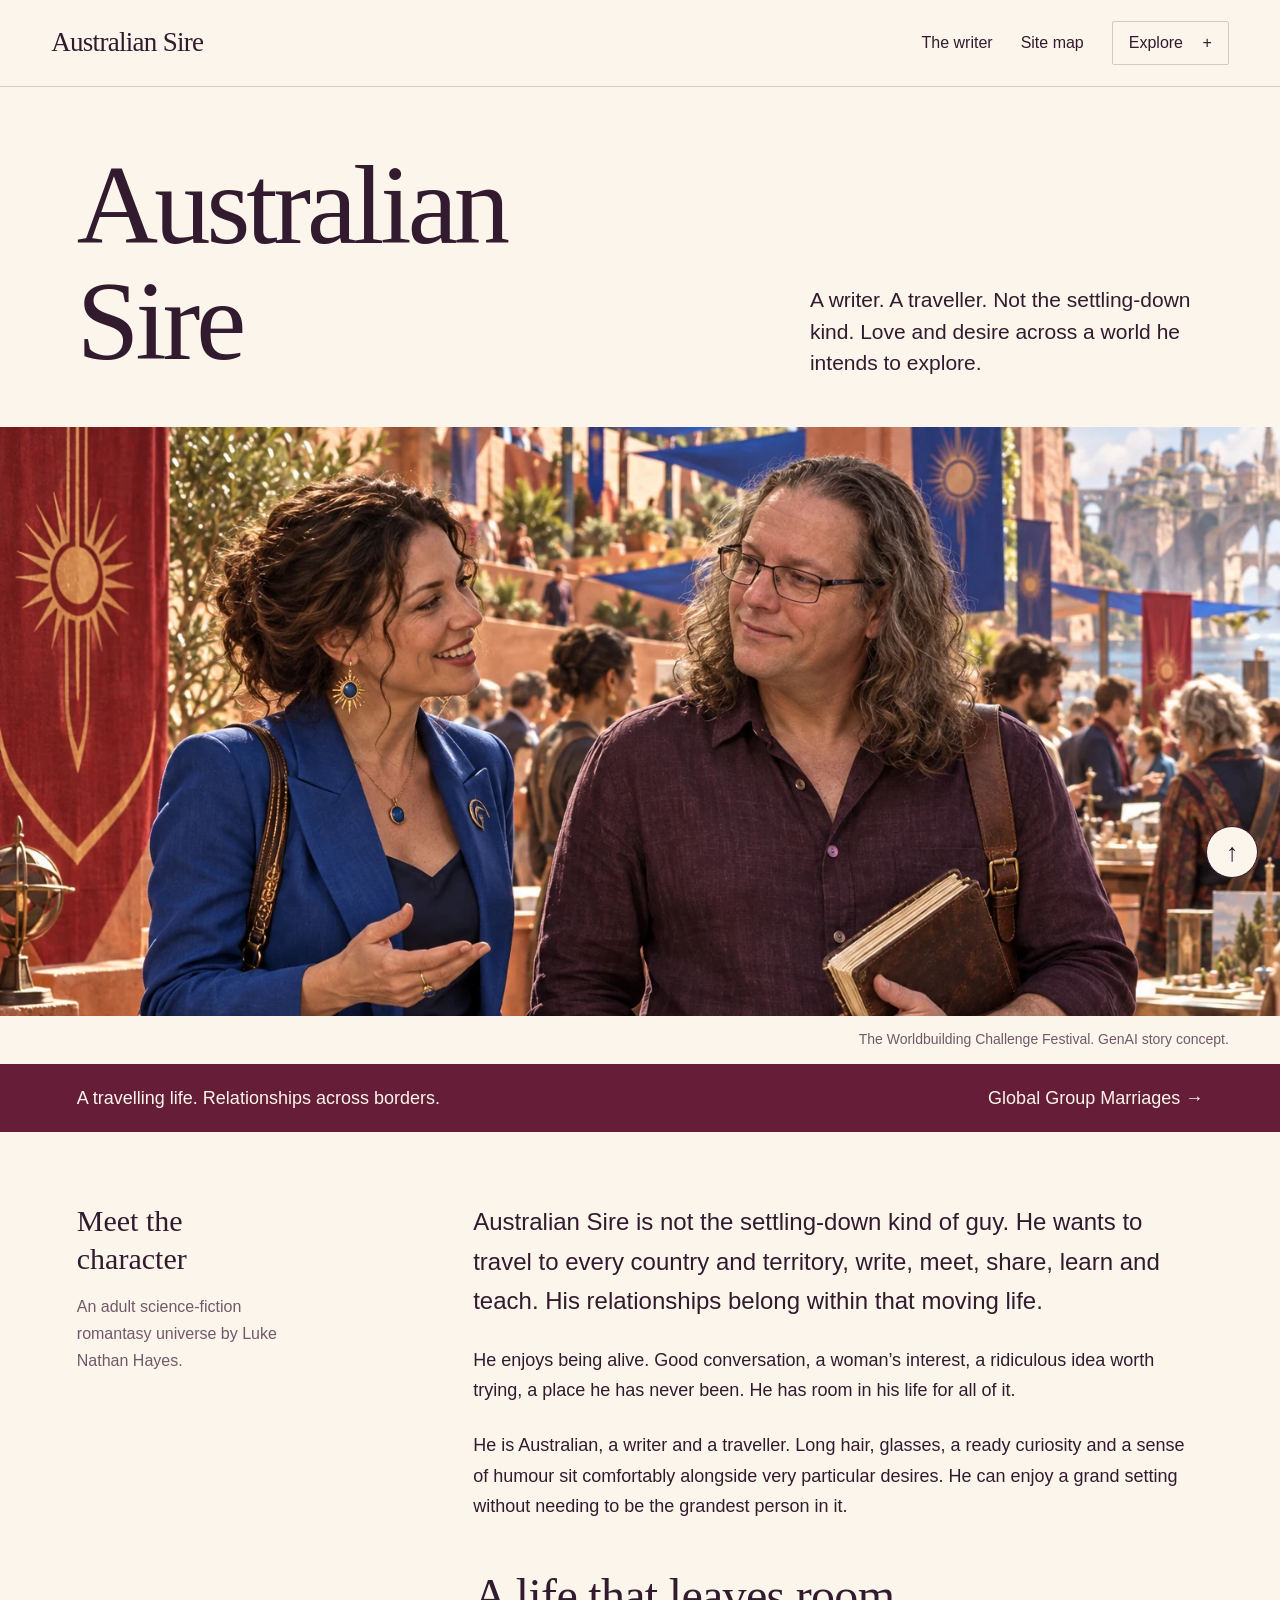
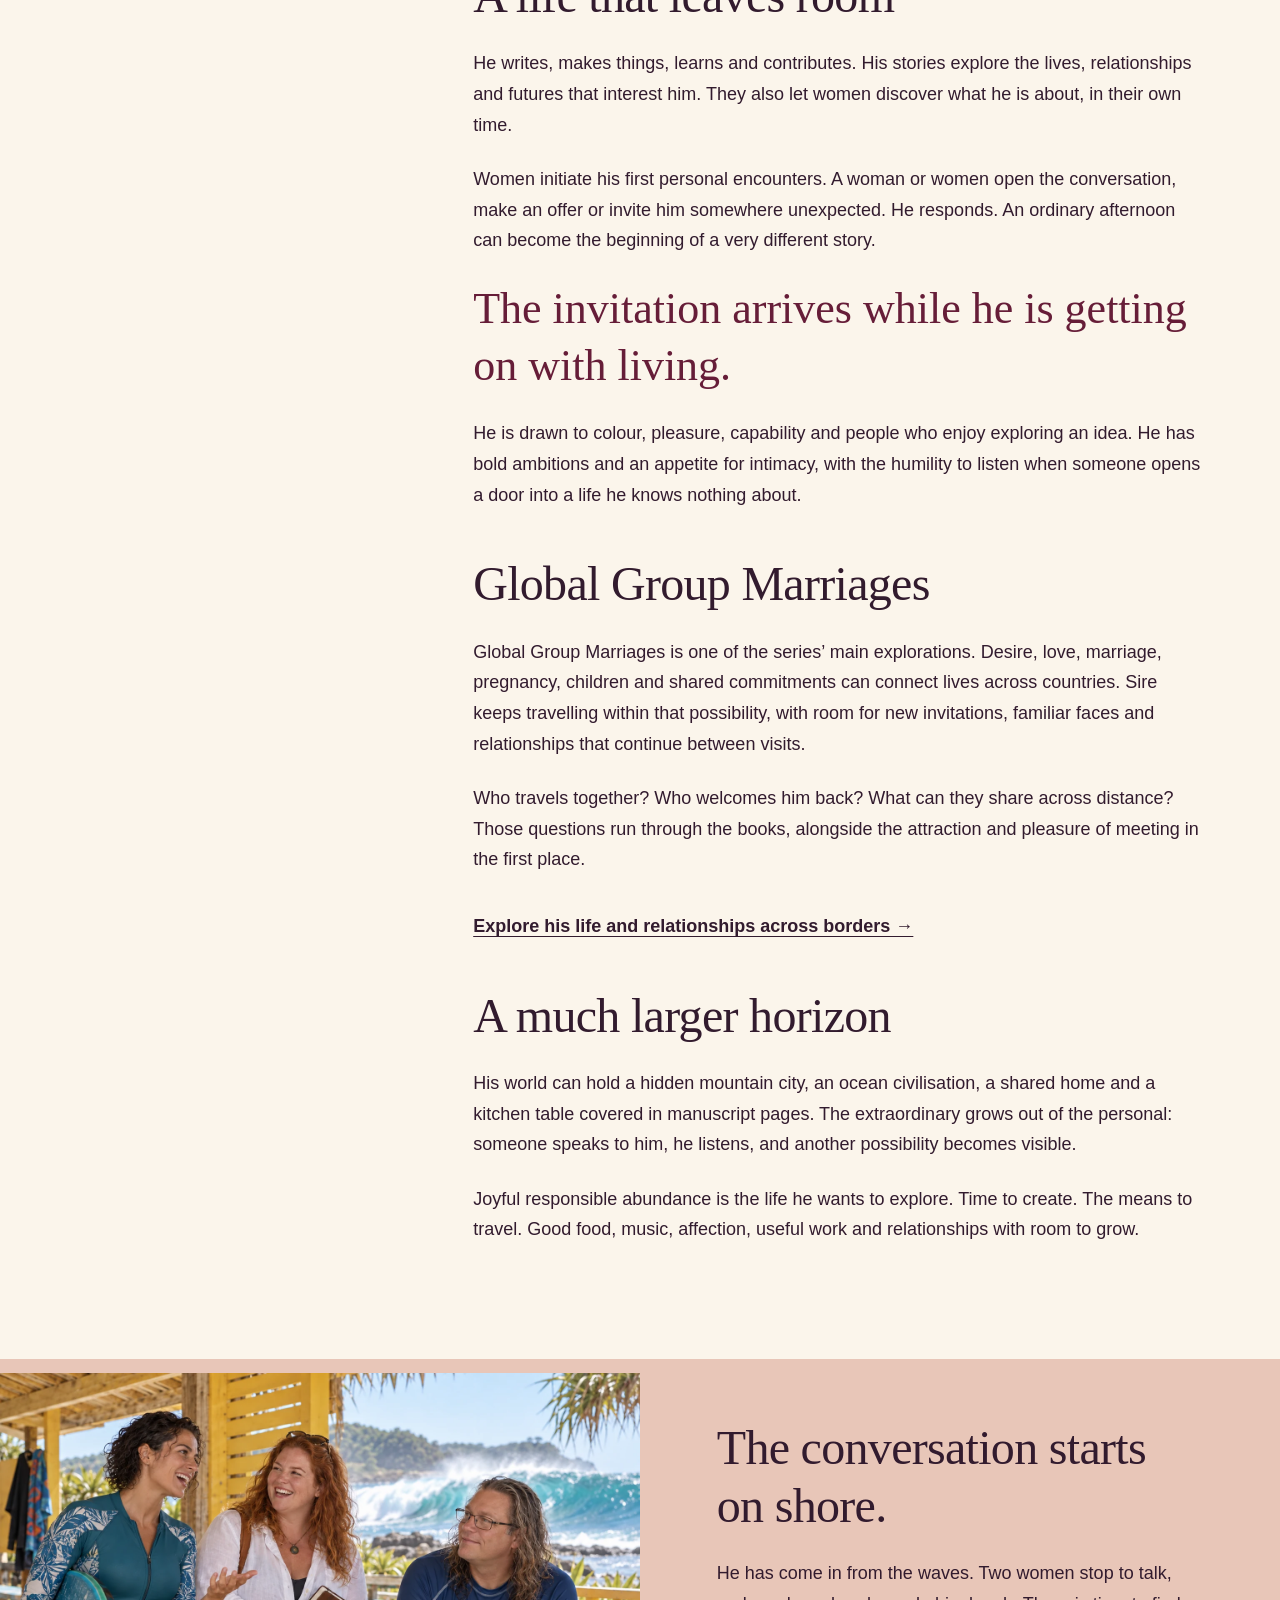
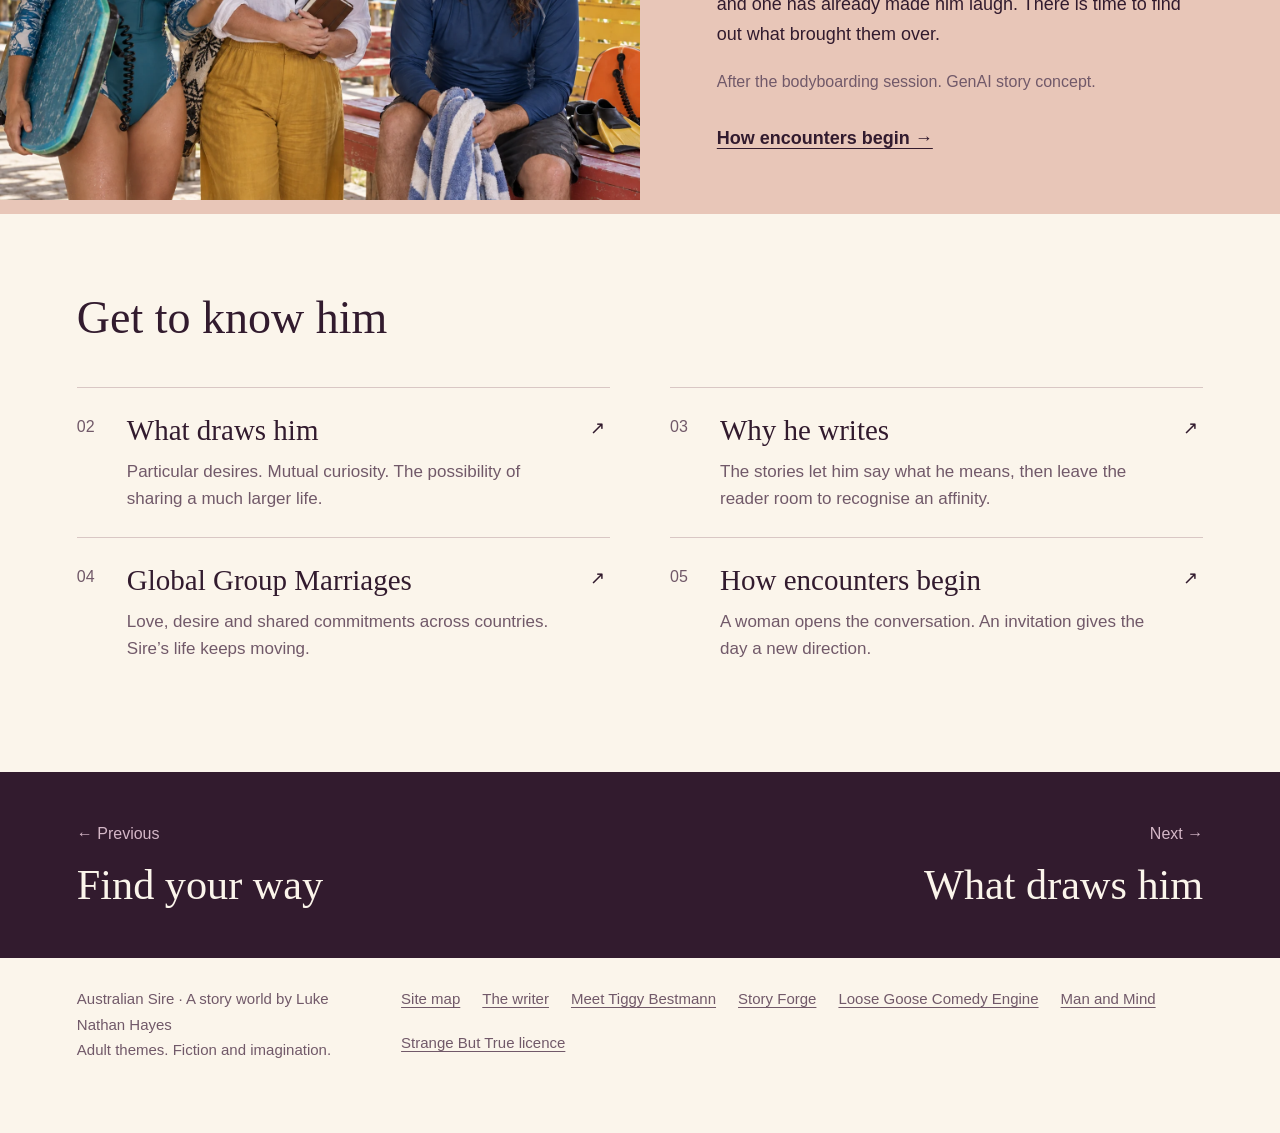
==== commit ae4cb186: "Prepare public Pages release with licence and connected sites" ====
--- a/index.html
+++ b/index.html
@@ -1,5 +1,5 @@
 <!doctype html>
-<html lang="en-AU"><head><meta charset="utf-8"><meta name="viewport" content="width=device-width,initial-scale=1"><meta name="description" content="Australian Sire is a writer and traveller who is not the settling-down kind. Global group marriages, desire and a life across borders are central to his series."><meta name="theme-color" content="#661d38"><title>Australian Sire | A world of possibilities</title><link rel="icon" href="assets/favicon.ico"><link rel="apple-touch-icon" href="assets/icon-180.png"><link rel="stylesheet" href="assets/site.css?v=20260929-tiggy"><script defer src="assets/site.js?v=20260929-ggm"></script></head>
+<html lang="en-AU"><head><meta charset="utf-8"><meta name="viewport" content="width=device-width,initial-scale=1"><meta name="description" content="Australian Sire is a writer and traveller who is not the settling-down kind. Global group marriages, desire and a life across borders are central to his series."><meta name="theme-color" content="#661d38"><title>Australian Sire | A world of possibilities</title><link rel="icon" href="assets/favicon.ico"><link rel="apple-touch-icon" href="assets/icon-180.png"><link rel="stylesheet" href="assets/site.css?v=20261001-public"><script defer src="assets/site.js?v=20260929-ggm"></script></head>
 <body class="home" id="top"><a class="skip" href="#main">Skip to content</a><header class="site-header"><a class="brand" href="index.html">Australian Sire</a><div class="header-links"><a href="writer.html">The writer</a><a href="sitemap.html">Site map</a><details class="menu"><summary>Explore</summary><nav aria-label="Chapters"><a href="index.html" aria-current="page">Australian Sire</a><a href="desire.html">What draws him</a><a href="writing.html">Why he writes</a><a href="group-marriages.html">Global Group Marriages</a><a href="encounters.html">How encounters begin</a><a href="worlds.html">The worlds around him</a><a href="journey.html">Every country and territory</a><a href="abundance.html">Joyful responsible abundance</a><a href="writer.html">The writer behind Sire</a><a href="sitemap.html">Find your way</a></nav></details></div></header>
 <main id="main"><div class="masthead"><h1>Australian<br>Sire</h1><p class="intro">A writer. A traveller. Not the settling-down kind. Love and desire across a world he intends to explore.</p></div><figure class="hero "><img src="assets/festival.webp" alt="A long-haired Australian writer listens as a woman approaches him at a colourful worldbuilding festival." width="1536" height="1024" fetchpriority="high"><figcaption>The Worldbuilding Challenge Festival. GenAI story concept.</figcaption></figure>
 <div class="chapter-strip"><span>A travelling life. Relationships across borders.</span><a href="group-marriages.html">Global Group Marriages →</a></div><div class="prose-layout" id="profile"><aside><p class="aside-title">Meet the character</p><p class="aside-note">An adult science-fiction romantasy universe by Luke Nathan Hayes.</p></aside><article class="article" aria-label="Australian Sire">
@@ -18,4 +18,4 @@
 <h2>A much larger horizon</h2>
 <p>His world can hold a hidden mountain city, an ocean civilisation, a shared home and a kitchen table covered in manuscript pages. The extraordinary grows out of the personal: someone speaks to him, he listens, and another possibility becomes visible.</p>
 <p>Joyful responsible abundance is the life he wants to explore. Time to create. The means to travel. Good food, music, affection, useful work and relationships with room to grow.</p></article></div><section class="feature"><img src="assets/island-conversation.webp" alt="Two women begin a cheerful conversation with Sire beside the bodyboards at an island surf pavilion." width="1536" height="1024" loading="lazy"><div class="feature-copy"><h2>The conversation starts on shore.</h2><p>He has come in from the waves. Two women stop to talk, and one has already made him laugh. There is time to find out what brought them over.</p><p class="aside-note">After the bodyboarding session. GenAI story concept.</p><a class="text-link" href="encounters.html">How encounters begin →</a></div></section><section class="chapter-list"><h2>Get to know him</h2><div class="chapter-grid"><a class="chapter-card" href="desire.html"><span class="number">02</span><div><h3>What draws him</h3><p>Particular desires. Mutual curiosity. The possibility of sharing a much larger life.</p></div><span aria-hidden="true">↗</span></a><a class="chapter-card" href="writing.html"><span class="number">03</span><div><h3>Why he writes</h3><p>The stories let him say what he means, then leave the reader room to recognise an affinity.</p></div><span aria-hidden="true">↗</span></a><a class="chapter-card" href="group-marriages.html"><span class="number">04</span><div><h3>Global Group Marriages</h3><p>Love, desire and shared commitments across countries. Sire’s life keeps moving.</p></div><span aria-hidden="true">↗</span></a><a class="chapter-card" href="encounters.html"><span class="number">05</span><div><h3>How encounters begin</h3><p>A woman opens the conversation. An invitation gives the day a new direction.</p></div><span aria-hidden="true">↗</span></a></div></section></main>
-<nav class="page-turn" aria-label="Previous and next chapters"><a rel="prev" href="sitemap.html"><span>← Previous</span><strong>Find your way</strong></a><a rel="next" href="desire.html"><span>Next →</span><strong>What draws him</strong></a></nav><footer class="site-footer"><p>Australian Sire · A story world by Luke Nathan Hayes<br>Adult themes. Fiction and imagination.</p><nav aria-label="Footer"><a href="sitemap.html">Site map</a><a href="writer.html">The writer</a><a href="http://127.0.0.1:4174/">Meet Tiggy Bestmann</a></nav></footer><a class="to-top" href="#top" aria-label="Back to top">↑</a></body></html>+<nav class="page-turn" aria-label="Previous and next chapters"><a rel="prev" href="sitemap.html"><span>← Previous</span><strong>Find your way</strong></a><a rel="next" href="desire.html"><span>Next →</span><strong>What draws him</strong></a></nav><footer class="site-footer"><p>Australian Sire · A story world by Luke Nathan Hayes<br>Adult themes. Fiction and imagination.</p><nav aria-label="Footer"><a href="sitemap.html">Site map</a><a href="writer.html">The writer</a><a href="https://auraofintelligence.github.io/tiggy-bestmann/">Meet Tiggy Bestmann</a><a href="https://auraofintelligence.github.io/australian-sire-story-forge/">Story Forge</a><a href="https://auraofintelligence.github.io/loose-goose-comedy-engine/">Loose Goose Comedy Engine</a><a href="https://auraofintelligence.github.io/luke-nathan-hayes-man-and-mind/">Man and Mind</a><a href="https://github.com/auraofintelligence/australiansire/blob/main/LICENCE.md">Strange But True licence</a></nav></footer><a class="to-top" href="#top" aria-label="Back to top">↑</a></body></html>
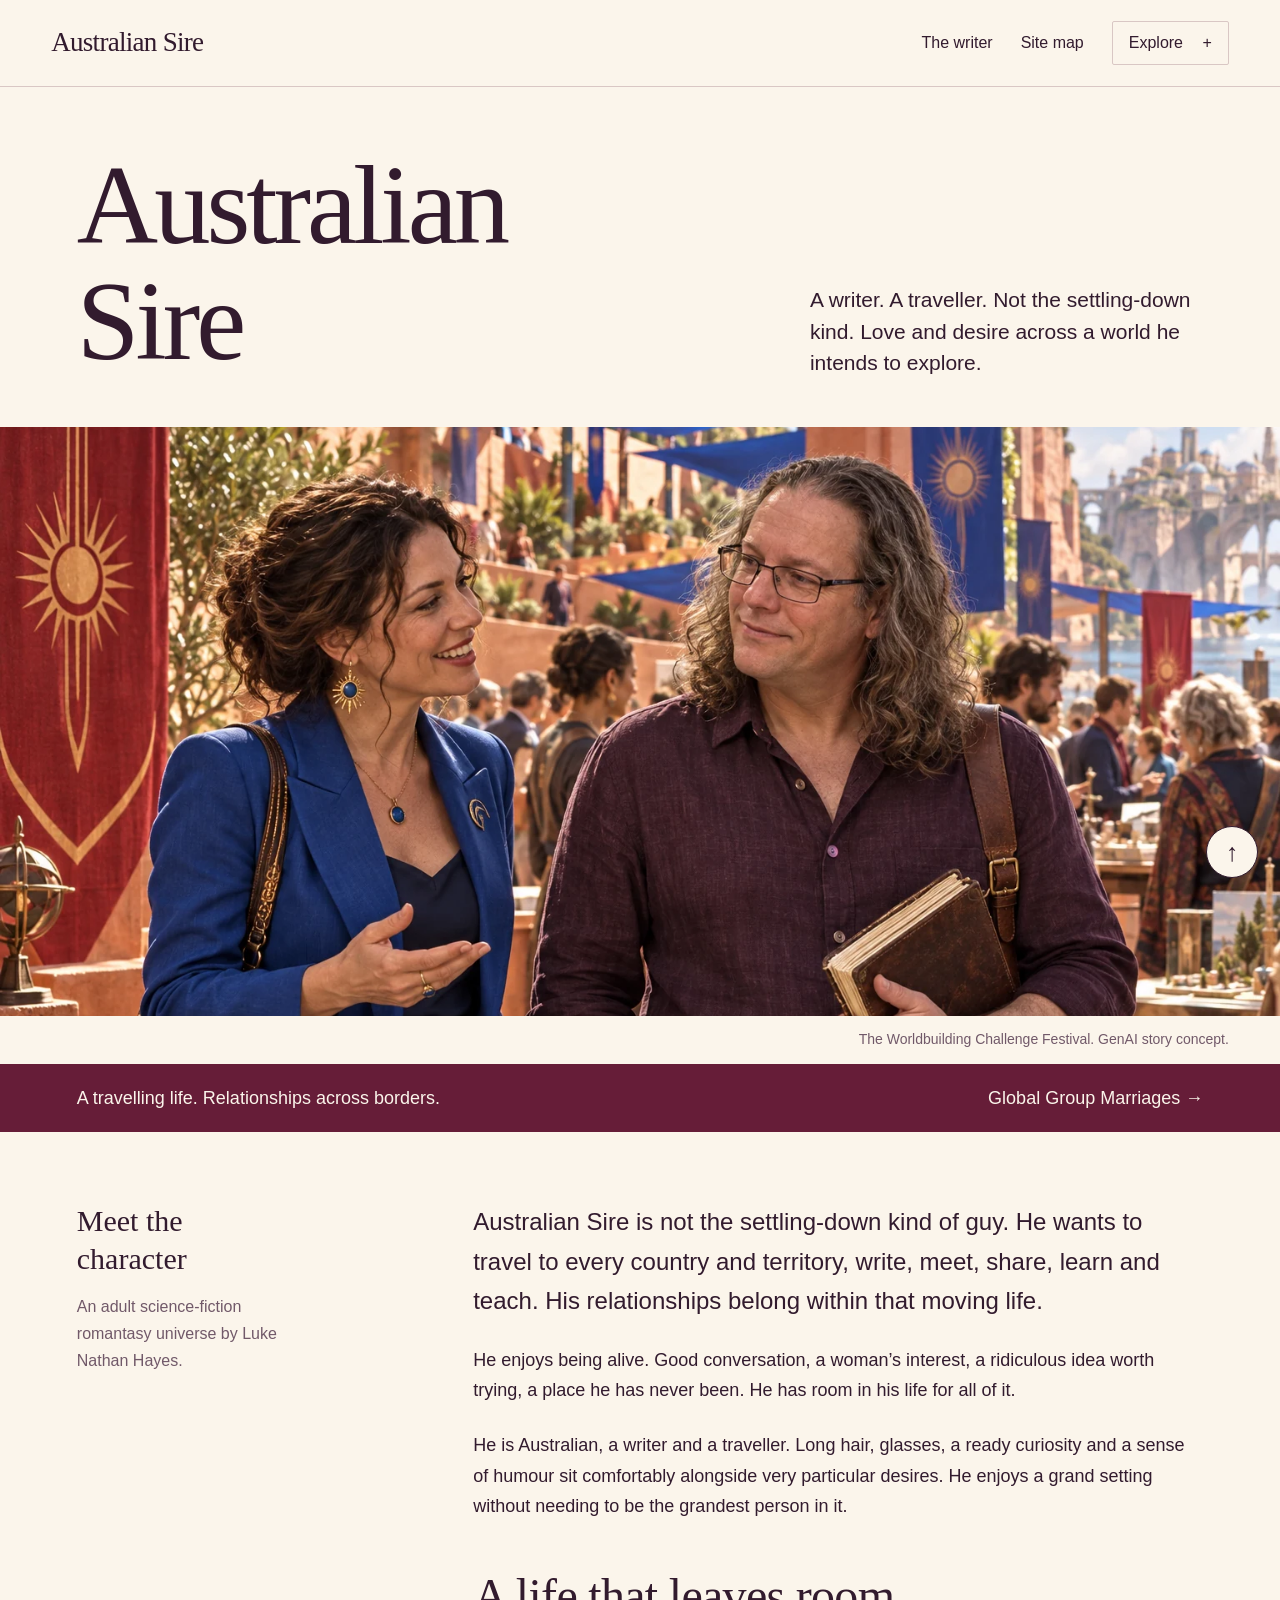
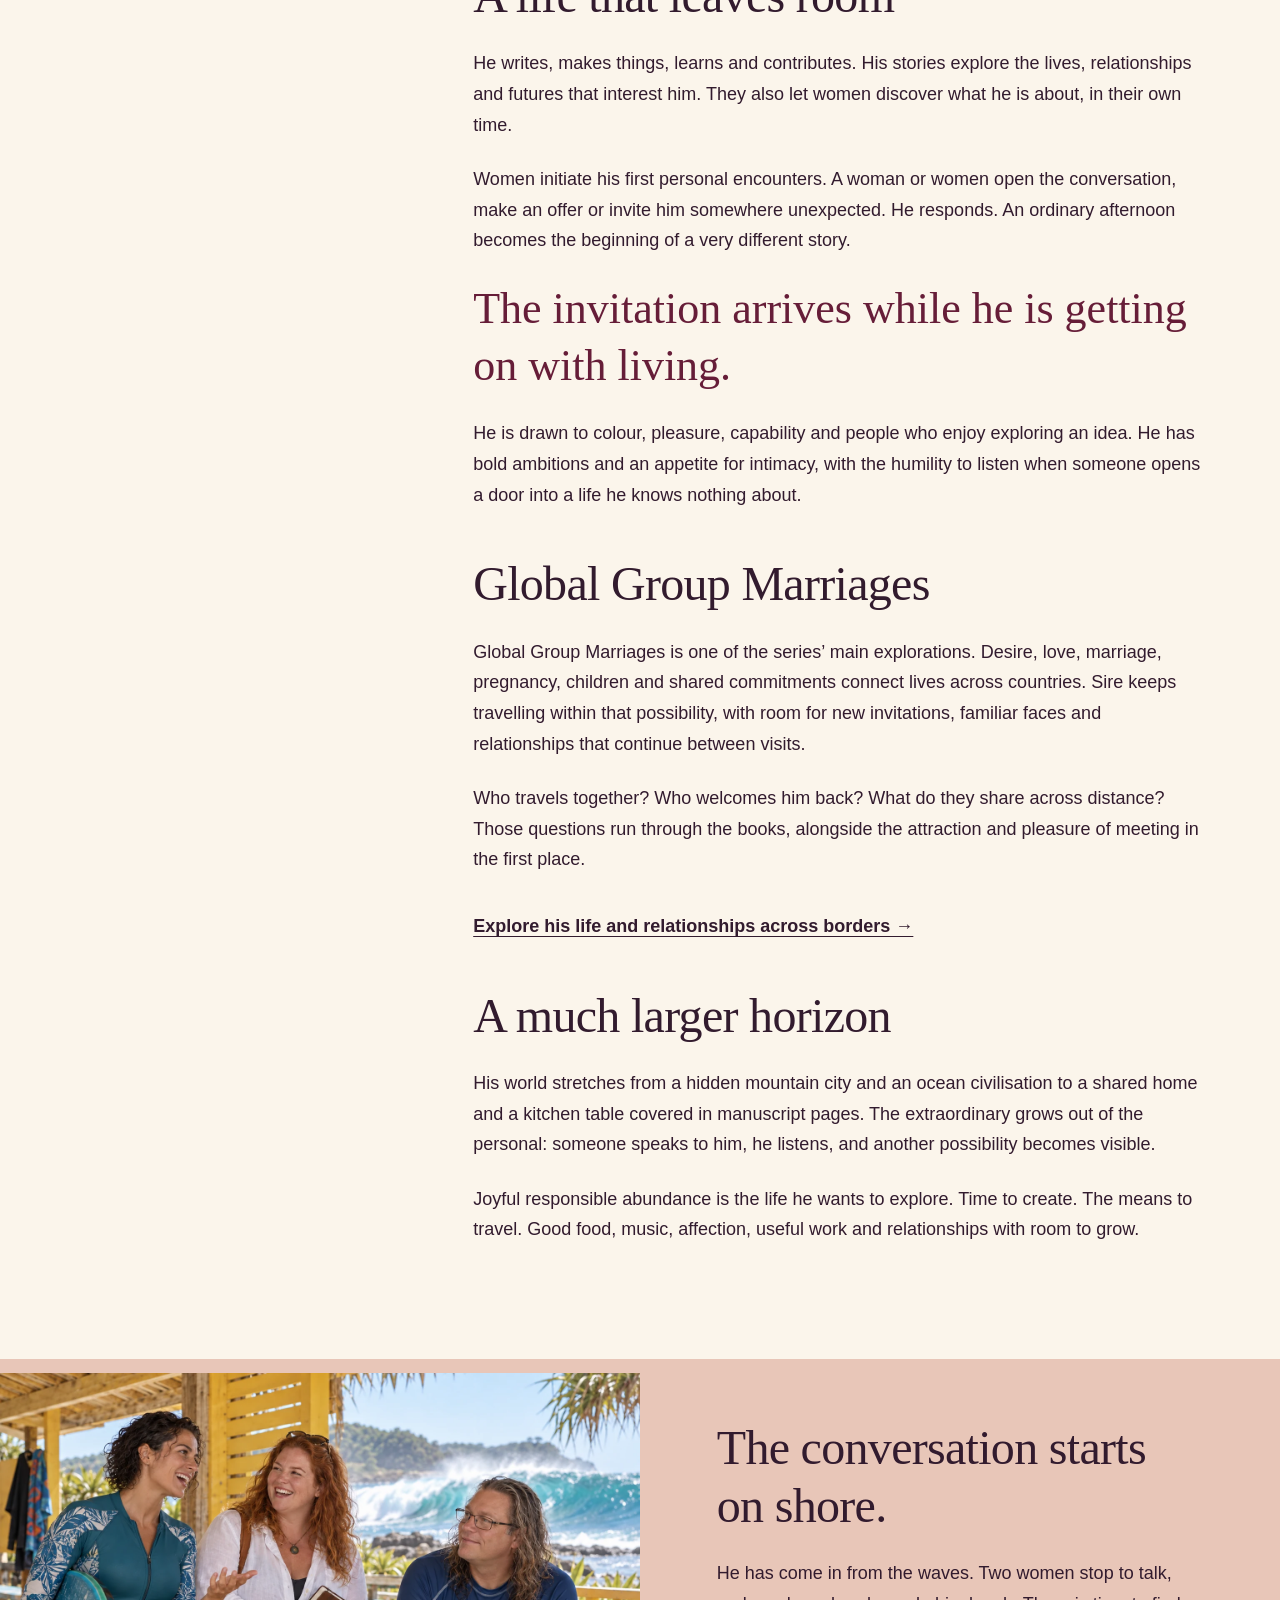
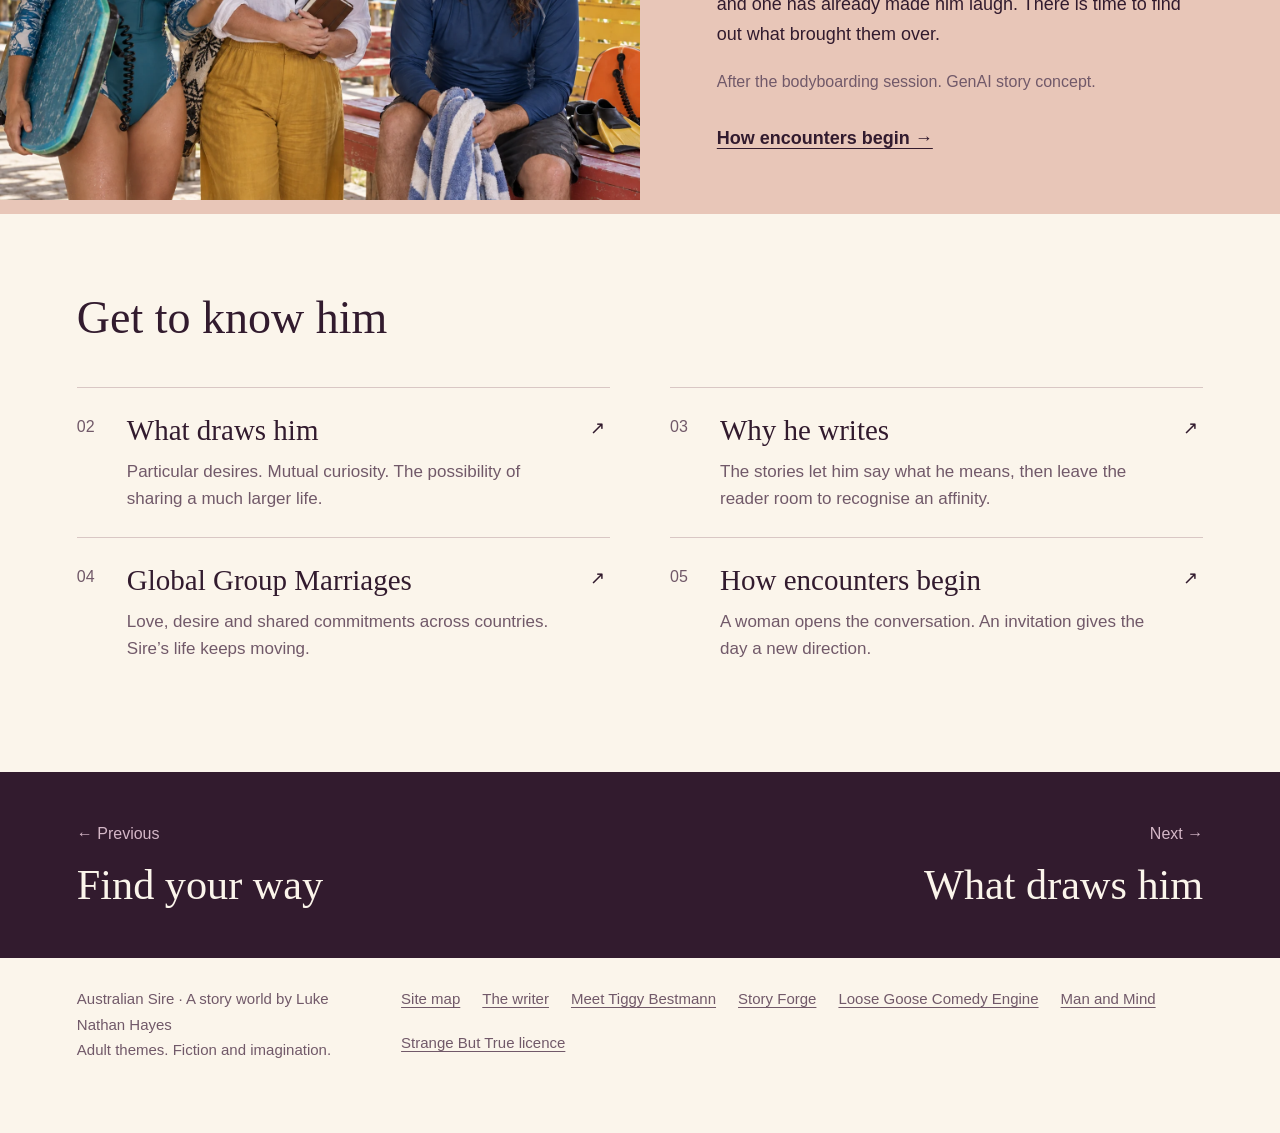
==== commit d76cacf8: "Use direct narrative prose without permission framing" ====
--- a/index.html
+++ b/index.html
@@ -1,21 +1,21 @@
 <!doctype html>
-<html lang="en-AU"><head><meta charset="utf-8"><meta name="viewport" content="width=device-width,initial-scale=1"><meta name="description" content="Australian Sire is a writer and traveller who is not the settling-down kind. Global group marriages, desire and a life across borders are central to his series."><meta name="theme-color" content="#661d38"><title>Australian Sire | A world of possibilities</title><link rel="icon" href="assets/favicon.ico"><link rel="apple-touch-icon" href="assets/icon-180.png"><link rel="stylesheet" href="assets/site.css?v=20261001-public"><script defer src="assets/site.js?v=20260929-ggm"></script></head>
+<html lang="en-AU"><head><meta charset="utf-8"><meta name="viewport" content="width=device-width,initial-scale=1"><meta name="description" content="Australian Sire is a writer and traveller who is not the settling-down kind. Global group marriages, desire and a life across borders are central to his series."><meta name="theme-color" content="#661d38"><title>Australian Sire | A world of possibilities</title><link rel="icon" href="assets/favicon.ico"><link rel="apple-touch-icon" href="assets/icon-180.png"><link rel="stylesheet" href="assets/site.css?v=20261001-public"><script defer src="assets/site.js?v=20261001-direct-prose"></script></head>
 <body class="home" id="top"><a class="skip" href="#main">Skip to content</a><header class="site-header"><a class="brand" href="index.html">Australian Sire</a><div class="header-links"><a href="writer.html">The writer</a><a href="sitemap.html">Site map</a><details class="menu"><summary>Explore</summary><nav aria-label="Chapters"><a href="index.html" aria-current="page">Australian Sire</a><a href="desire.html">What draws him</a><a href="writing.html">Why he writes</a><a href="group-marriages.html">Global Group Marriages</a><a href="encounters.html">How encounters begin</a><a href="worlds.html">The worlds around him</a><a href="journey.html">Every country and territory</a><a href="abundance.html">Joyful responsible abundance</a><a href="writer.html">The writer behind Sire</a><a href="sitemap.html">Find your way</a></nav></details></div></header>
 <main id="main"><div class="masthead"><h1>Australian<br>Sire</h1><p class="intro">A writer. A traveller. Not the settling-down kind. Love and desire across a world he intends to explore.</p></div><figure class="hero "><img src="assets/festival.webp" alt="A long-haired Australian writer listens as a woman approaches him at a colourful worldbuilding festival." width="1536" height="1024" fetchpriority="high"><figcaption>The Worldbuilding Challenge Festival. GenAI story concept.</figcaption></figure>
 <div class="chapter-strip"><span>A travelling life. Relationships across borders.</span><a href="group-marriages.html">Global Group Marriages →</a></div><div class="prose-layout" id="profile"><aside><p class="aside-title">Meet the character</p><p class="aside-note">An adult science-fiction romantasy universe by Luke Nathan Hayes.</p></aside><article class="article" aria-label="Australian Sire">
 <p class="lead">Australian Sire is not the settling-down kind of guy. He wants to travel to every country and territory, write, meet, share, learn and teach. His relationships belong within that moving life.</p>
 <p>He enjoys being alive. Good conversation, a woman’s interest, a ridiculous idea worth trying, a place he has never been. He has room in his life for all of it.</p>
-<p>He is Australian, a writer and a traveller. Long hair, glasses, a ready curiosity and a sense of humour sit comfortably alongside very particular desires. He can enjoy a grand setting without needing to be the grandest person in it.</p>
+<p>He is Australian, a writer and a traveller. Long hair, glasses, a ready curiosity and a sense of humour sit comfortably alongside very particular desires. He enjoys a grand setting without needing to be the grandest person in it.</p>
 <h2>A life that leaves room</h2>
 <p>He writes, makes things, learns and contributes. His stories explore the lives, relationships and futures that interest him. They also let women discover what he is about, in their own time.</p>
-<p>Women initiate his first personal encounters. A woman or women open the conversation, make an offer or invite him somewhere unexpected. He responds. An ordinary afternoon can become the beginning of a very different story.</p>
+<p>Women initiate his first personal encounters. A woman or women open the conversation, make an offer or invite him somewhere unexpected. He responds. An ordinary afternoon becomes the beginning of a very different story.</p>
 <p class="pullquote">The invitation arrives while he is getting on with living.</p>
 <p>He is drawn to colour, pleasure, capability and people who enjoy exploring an idea. He has bold ambitions and an appetite for intimacy, with the humility to listen when someone opens a door into a life he knows nothing about.</p>
 <h2>Global Group Marriages</h2>
-<p>Global Group Marriages is one of the series’ main explorations. Desire, love, marriage, pregnancy, children and shared commitments can connect lives across countries. Sire keeps travelling within that possibility, with room for new invitations, familiar faces and relationships that continue between visits.</p>
-<p>Who travels together? Who welcomes him back? What can they share across distance? Those questions run through the books, alongside the attraction and pleasure of meeting in the first place.</p>
+<p>Global Group Marriages is one of the series’ main explorations. Desire, love, marriage, pregnancy, children and shared commitments connect lives across countries. Sire keeps travelling within that possibility, with room for new invitations, familiar faces and relationships that continue between visits.</p>
+<p>Who travels together? Who welcomes him back? What do they share across distance? Those questions run through the books, alongside the attraction and pleasure of meeting in the first place.</p>
 <p><a class="text-link" href="group-marriages.html">Explore his life and relationships across borders →</a></p>
 <h2>A much larger horizon</h2>
-<p>His world can hold a hidden mountain city, an ocean civilisation, a shared home and a kitchen table covered in manuscript pages. The extraordinary grows out of the personal: someone speaks to him, he listens, and another possibility becomes visible.</p>
+<p>His world stretches from a hidden mountain city and an ocean civilisation to a shared home and a kitchen table covered in manuscript pages. The extraordinary grows out of the personal: someone speaks to him, he listens, and another possibility becomes visible.</p>
 <p>Joyful responsible abundance is the life he wants to explore. Time to create. The means to travel. Good food, music, affection, useful work and relationships with room to grow.</p></article></div><section class="feature"><img src="assets/island-conversation.webp" alt="Two women begin a cheerful conversation with Sire beside the bodyboards at an island surf pavilion." width="1536" height="1024" loading="lazy"><div class="feature-copy"><h2>The conversation starts on shore.</h2><p>He has come in from the waves. Two women stop to talk, and one has already made him laugh. There is time to find out what brought them over.</p><p class="aside-note">After the bodyboarding session. GenAI story concept.</p><a class="text-link" href="encounters.html">How encounters begin →</a></div></section><section class="chapter-list"><h2>Get to know him</h2><div class="chapter-grid"><a class="chapter-card" href="desire.html"><span class="number">02</span><div><h3>What draws him</h3><p>Particular desires. Mutual curiosity. The possibility of sharing a much larger life.</p></div><span aria-hidden="true">↗</span></a><a class="chapter-card" href="writing.html"><span class="number">03</span><div><h3>Why he writes</h3><p>The stories let him say what he means, then leave the reader room to recognise an affinity.</p></div><span aria-hidden="true">↗</span></a><a class="chapter-card" href="group-marriages.html"><span class="number">04</span><div><h3>Global Group Marriages</h3><p>Love, desire and shared commitments across countries. Sire’s life keeps moving.</p></div><span aria-hidden="true">↗</span></a><a class="chapter-card" href="encounters.html"><span class="number">05</span><div><h3>How encounters begin</h3><p>A woman opens the conversation. An invitation gives the day a new direction.</p></div><span aria-hidden="true">↗</span></a></div></section></main>
 <nav class="page-turn" aria-label="Previous and next chapters"><a rel="prev" href="sitemap.html"><span>← Previous</span><strong>Find your way</strong></a><a rel="next" href="desire.html"><span>Next →</span><strong>What draws him</strong></a></nav><footer class="site-footer"><p>Australian Sire · A story world by Luke Nathan Hayes<br>Adult themes. Fiction and imagination.</p><nav aria-label="Footer"><a href="sitemap.html">Site map</a><a href="writer.html">The writer</a><a href="https://auraofintelligence.github.io/tiggy-bestmann/">Meet Tiggy Bestmann</a><a href="https://auraofintelligence.github.io/australian-sire-story-forge/">Story Forge</a><a href="https://auraofintelligence.github.io/loose-goose-comedy-engine/">Loose Goose Comedy Engine</a><a href="https://auraofintelligence.github.io/luke-nathan-hayes-man-and-mind/">Man and Mind</a><a href="https://github.com/auraofintelligence/australiansire/blob/main/LICENCE.md">Strange But True licence</a></nav></footer><a class="to-top" href="#top" aria-label="Back to top">↑</a></body></html>
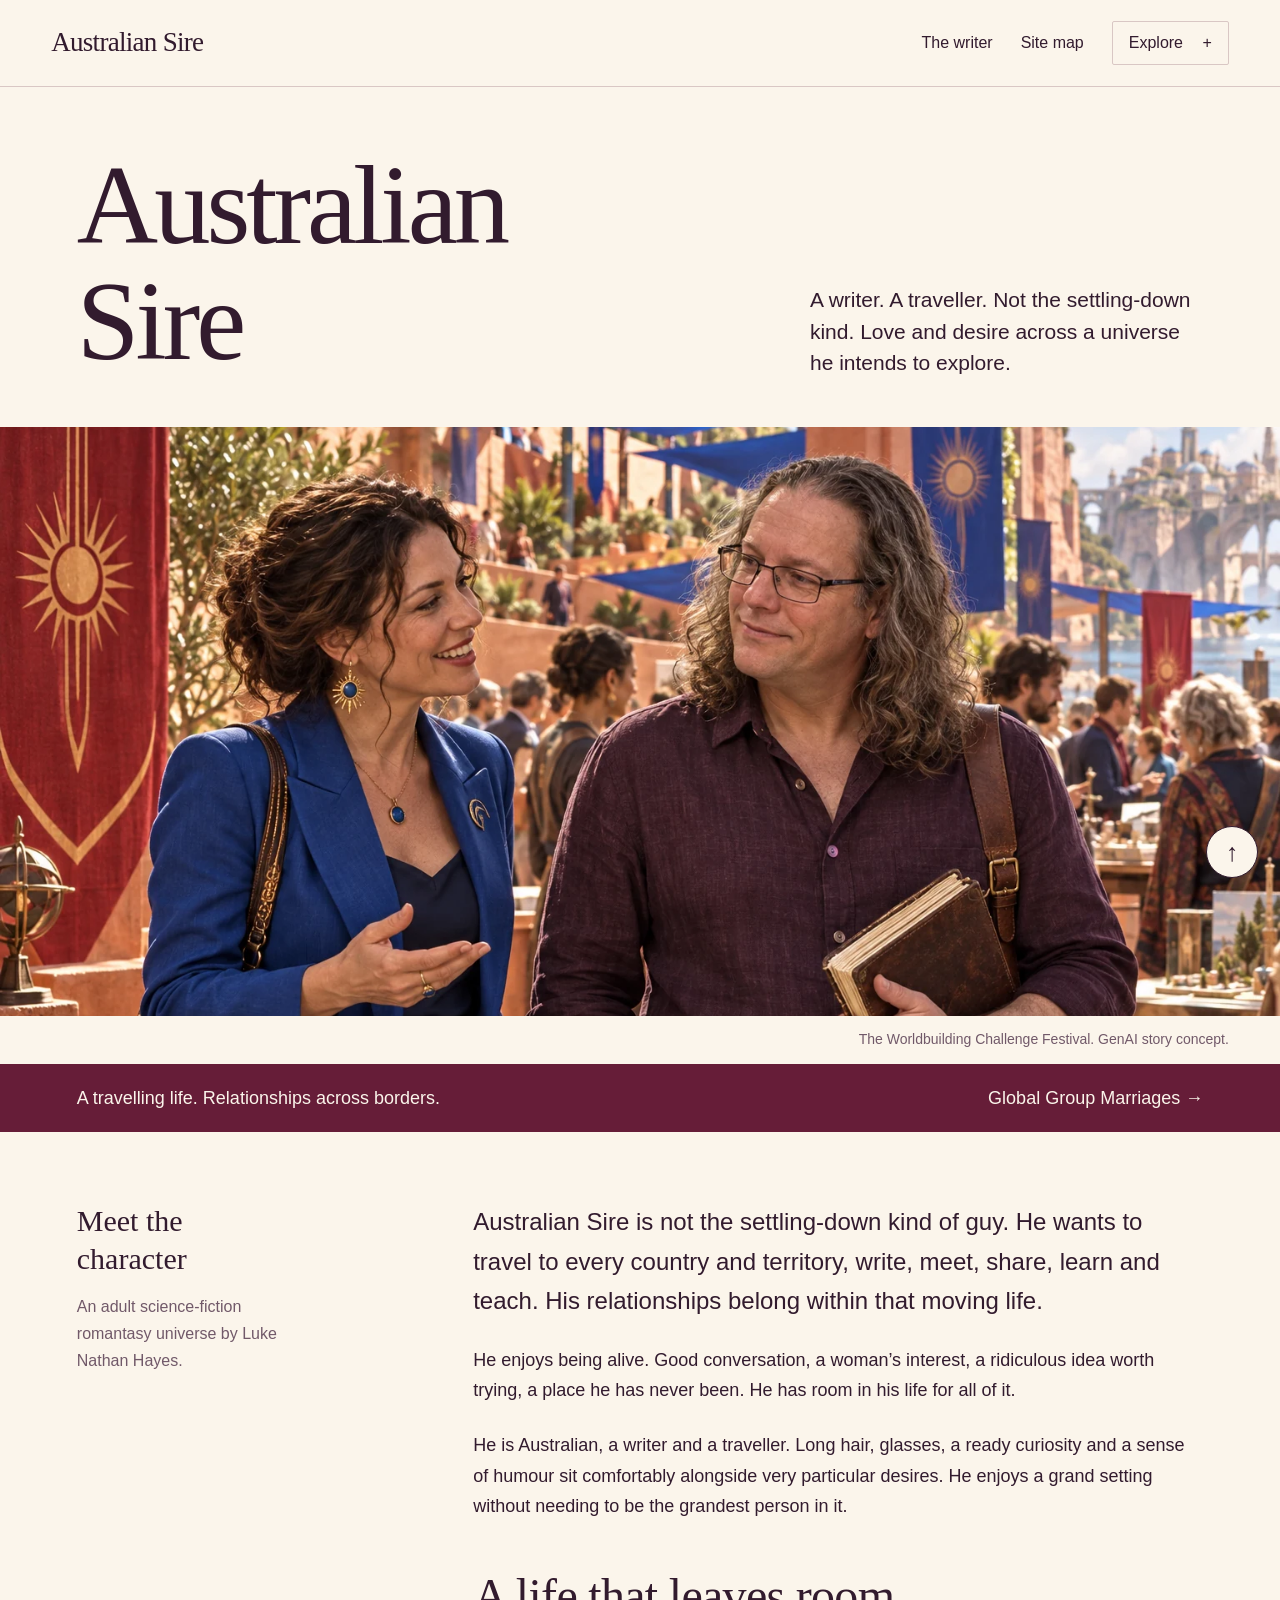
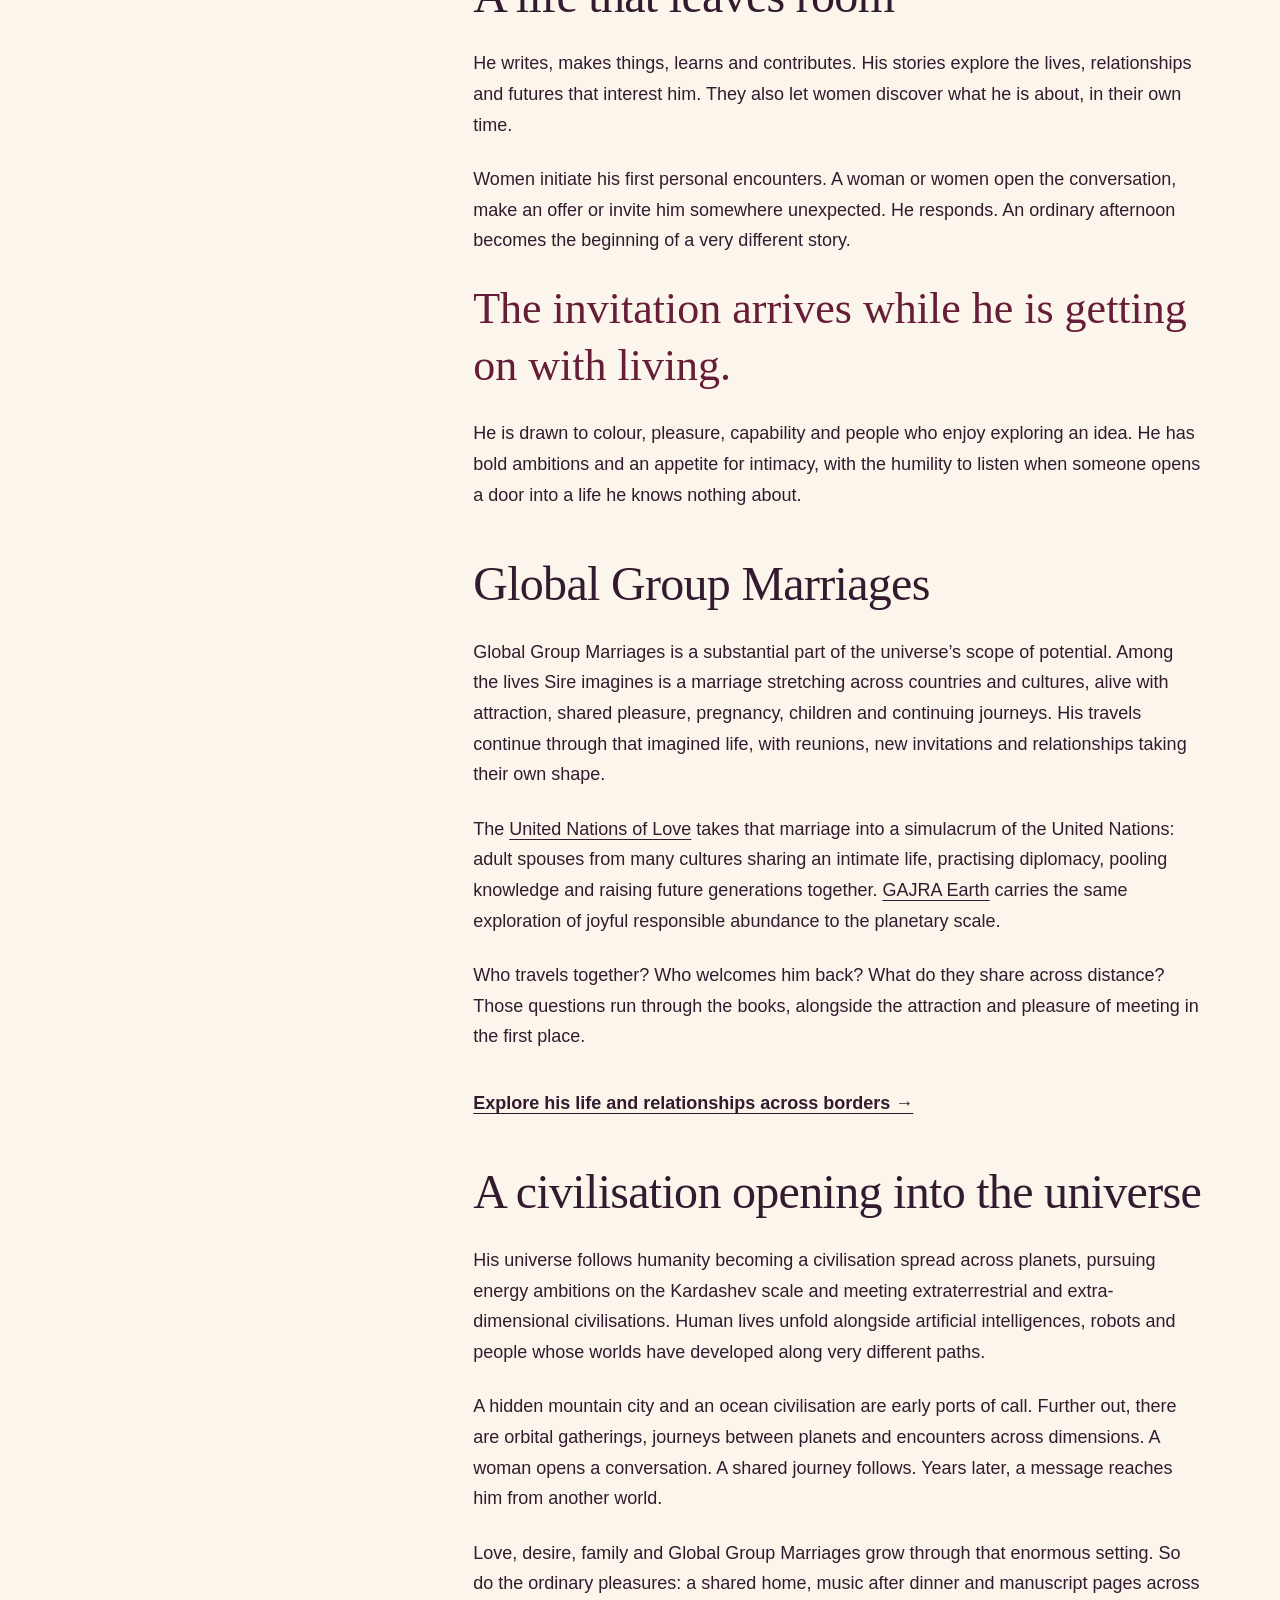
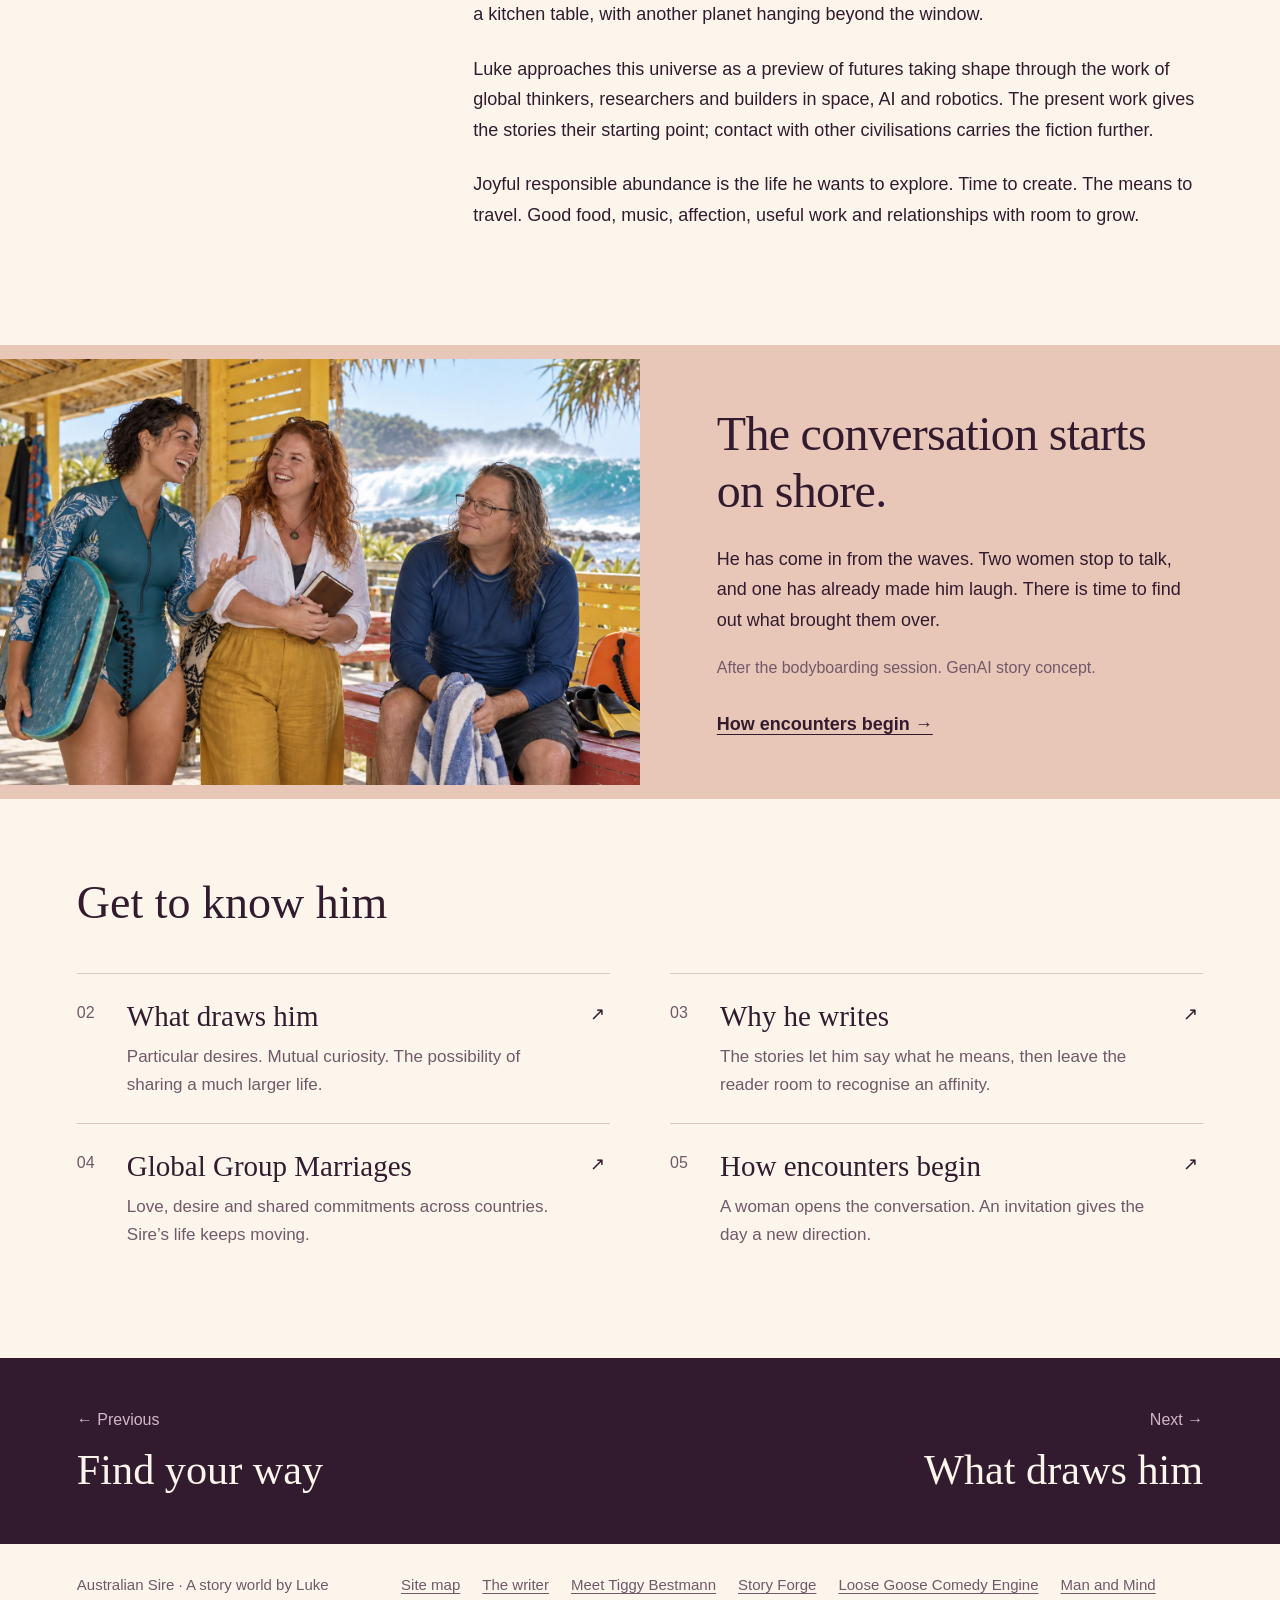
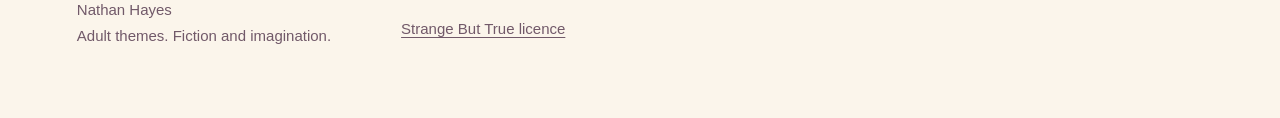
==== commit c7c44192: "Expand the universe and describe marriage as open narrative potential" ====
--- a/index.html
+++ b/index.html
@@ -1,7 +1,7 @@
 <!doctype html>
-<html lang="en-AU"><head><meta charset="utf-8"><meta name="viewport" content="width=device-width,initial-scale=1"><meta name="description" content="Australian Sire is a writer and traveller who is not the settling-down kind. Global group marriages, desire and a life across borders are central to his series."><meta name="theme-color" content="#661d38"><title>Australian Sire | A world of possibilities</title><link rel="icon" href="assets/favicon.ico"><link rel="apple-touch-icon" href="assets/icon-180.png"><link rel="stylesheet" href="assets/site.css?v=20261001-public"><script defer src="assets/site.js?v=20261001-direct-prose"></script></head>
+<html lang="en-AU"><head><meta charset="utf-8"><meta name="viewport" content="width=device-width,initial-scale=1"><meta name="description" content="Australian Sire’s open universe of desire, travel, group marriage and humanity across planets, with extraterrestrial and extra-dimensional possibilities."><meta name="theme-color" content="#661d38"><title>Australian Sire | A world of possibilities</title><link rel="icon" href="assets/favicon.ico"><link rel="apple-touch-icon" href="assets/icon-180.png"><link rel="stylesheet" href="assets/site.css?v=20261001-public"><script defer src="assets/site.js?v=20261001-direct-prose"></script></head>
 <body class="home" id="top"><a class="skip" href="#main">Skip to content</a><header class="site-header"><a class="brand" href="index.html">Australian Sire</a><div class="header-links"><a href="writer.html">The writer</a><a href="sitemap.html">Site map</a><details class="menu"><summary>Explore</summary><nav aria-label="Chapters"><a href="index.html" aria-current="page">Australian Sire</a><a href="desire.html">What draws him</a><a href="writing.html">Why he writes</a><a href="group-marriages.html">Global Group Marriages</a><a href="encounters.html">How encounters begin</a><a href="worlds.html">The worlds around him</a><a href="journey.html">Every country and territory</a><a href="abundance.html">Joyful responsible abundance</a><a href="writer.html">The writer behind Sire</a><a href="sitemap.html">Find your way</a></nav></details></div></header>
-<main id="main"><div class="masthead"><h1>Australian<br>Sire</h1><p class="intro">A writer. A traveller. Not the settling-down kind. Love and desire across a world he intends to explore.</p></div><figure class="hero "><img src="assets/festival.webp" alt="A long-haired Australian writer listens as a woman approaches him at a colourful worldbuilding festival." width="1536" height="1024" fetchpriority="high"><figcaption>The Worldbuilding Challenge Festival. GenAI story concept.</figcaption></figure>
+<main id="main"><div class="masthead"><h1>Australian<br>Sire</h1><p class="intro">A writer. A traveller. Not the settling-down kind. Love and desire across a universe he intends to explore.</p></div><figure class="hero "><img src="assets/festival.webp" alt="A long-haired Australian writer listens as a woman approaches him at a colourful worldbuilding festival." width="1536" height="1024" fetchpriority="high"><figcaption>The Worldbuilding Challenge Festival. GenAI story concept.</figcaption></figure>
 <div class="chapter-strip"><span>A travelling life. Relationships across borders.</span><a href="group-marriages.html">Global Group Marriages →</a></div><div class="prose-layout" id="profile"><aside><p class="aside-title">Meet the character</p><p class="aside-note">An adult science-fiction romantasy universe by Luke Nathan Hayes.</p></aside><article class="article" aria-label="Australian Sire">
 <p class="lead">Australian Sire is not the settling-down kind of guy. He wants to travel to every country and territory, write, meet, share, learn and teach. His relationships belong within that moving life.</p>
 <p>He enjoys being alive. Good conversation, a woman’s interest, a ridiculous idea worth trying, a place he has never been. He has room in his life for all of it.</p>
@@ -12,10 +12,14 @@
 <p class="pullquote">The invitation arrives while he is getting on with living.</p>
 <p>He is drawn to colour, pleasure, capability and people who enjoy exploring an idea. He has bold ambitions and an appetite for intimacy, with the humility to listen when someone opens a door into a life he knows nothing about.</p>
 <h2>Global Group Marriages</h2>
-<p>Global Group Marriages is one of the series’ main explorations. Desire, love, marriage, pregnancy, children and shared commitments connect lives across countries. Sire keeps travelling within that possibility, with room for new invitations, familiar faces and relationships that continue between visits.</p>
+<p>Global Group Marriages is a substantial part of the universe’s scope of potential. Among the lives Sire imagines is a marriage stretching across countries and cultures, alive with attraction, shared pleasure, pregnancy, children and continuing journeys. His travels continue through that imagined life, with reunions, new invitations and relationships taking their own shape.</p>
+<p>The <a href="https://auraofintelligence.github.io/global-group-marriages/un-of-love.html">United Nations of Love</a> takes that marriage into a simulacrum of the United Nations: adult spouses from many cultures sharing an intimate life, practising diplomacy, pooling knowledge and raising future generations together. <a href="https://auraofintelligence.github.io/global-group-marriages/gajra-earth.html">GAJRA Earth</a> carries the same exploration of joyful responsible abundance to the planetary scale.</p>
 <p>Who travels together? Who welcomes him back? What do they share across distance? Those questions run through the books, alongside the attraction and pleasure of meeting in the first place.</p>
 <p><a class="text-link" href="group-marriages.html">Explore his life and relationships across borders →</a></p>
-<h2>A much larger horizon</h2>
-<p>His world stretches from a hidden mountain city and an ocean civilisation to a shared home and a kitchen table covered in manuscript pages. The extraordinary grows out of the personal: someone speaks to him, he listens, and another possibility becomes visible.</p>
+<h2>A civilisation opening into the universe</h2>
+<p>His universe follows humanity becoming a civilisation spread across planets, pursuing energy ambitions on the Kardashev scale and meeting extraterrestrial and extra-dimensional civilisations. Human lives unfold alongside artificial intelligences, robots and people whose worlds have developed along very different paths.</p>
+<p>A hidden mountain city and an ocean civilisation are early ports of call. Further out, there are orbital gatherings, journeys between planets and encounters across dimensions. A woman opens a conversation. A shared journey follows. Years later, a message reaches him from another world.</p>
+<p>Love, desire, family and Global Group Marriages grow through that enormous setting. So do the ordinary pleasures: a shared home, music after dinner and manuscript pages across a kitchen table, with another planet hanging beyond the window.</p>
+<p>Luke approaches this universe as a preview of futures taking shape through the work of global thinkers, researchers and builders in space, AI and robotics. The present work gives the stories their starting point; contact with other civilisations carries the fiction further.</p>
 <p>Joyful responsible abundance is the life he wants to explore. Time to create. The means to travel. Good food, music, affection, useful work and relationships with room to grow.</p></article></div><section class="feature"><img src="assets/island-conversation.webp" alt="Two women begin a cheerful conversation with Sire beside the bodyboards at an island surf pavilion." width="1536" height="1024" loading="lazy"><div class="feature-copy"><h2>The conversation starts on shore.</h2><p>He has come in from the waves. Two women stop to talk, and one has already made him laugh. There is time to find out what brought them over.</p><p class="aside-note">After the bodyboarding session. GenAI story concept.</p><a class="text-link" href="encounters.html">How encounters begin →</a></div></section><section class="chapter-list"><h2>Get to know him</h2><div class="chapter-grid"><a class="chapter-card" href="desire.html"><span class="number">02</span><div><h3>What draws him</h3><p>Particular desires. Mutual curiosity. The possibility of sharing a much larger life.</p></div><span aria-hidden="true">↗</span></a><a class="chapter-card" href="writing.html"><span class="number">03</span><div><h3>Why he writes</h3><p>The stories let him say what he means, then leave the reader room to recognise an affinity.</p></div><span aria-hidden="true">↗</span></a><a class="chapter-card" href="group-marriages.html"><span class="number">04</span><div><h3>Global Group Marriages</h3><p>Love, desire and shared commitments across countries. Sire’s life keeps moving.</p></div><span aria-hidden="true">↗</span></a><a class="chapter-card" href="encounters.html"><span class="number">05</span><div><h3>How encounters begin</h3><p>A woman opens the conversation. An invitation gives the day a new direction.</p></div><span aria-hidden="true">↗</span></a></div></section></main>
 <nav class="page-turn" aria-label="Previous and next chapters"><a rel="prev" href="sitemap.html"><span>← Previous</span><strong>Find your way</strong></a><a rel="next" href="desire.html"><span>Next →</span><strong>What draws him</strong></a></nav><footer class="site-footer"><p>Australian Sire · A story world by Luke Nathan Hayes<br>Adult themes. Fiction and imagination.</p><nav aria-label="Footer"><a href="sitemap.html">Site map</a><a href="writer.html">The writer</a><a href="https://auraofintelligence.github.io/tiggy-bestmann/">Meet Tiggy Bestmann</a><a href="https://auraofintelligence.github.io/australian-sire-story-forge/">Story Forge</a><a href="https://auraofintelligence.github.io/loose-goose-comedy-engine/">Loose Goose Comedy Engine</a><a href="https://auraofintelligence.github.io/luke-nathan-hayes-man-and-mind/">Man and Mind</a><a href="https://github.com/auraofintelligence/australiansire/blob/main/LICENCE.md">Strange But True licence</a></nav></footer><a class="to-top" href="#top" aria-label="Back to top">↑</a></body></html>
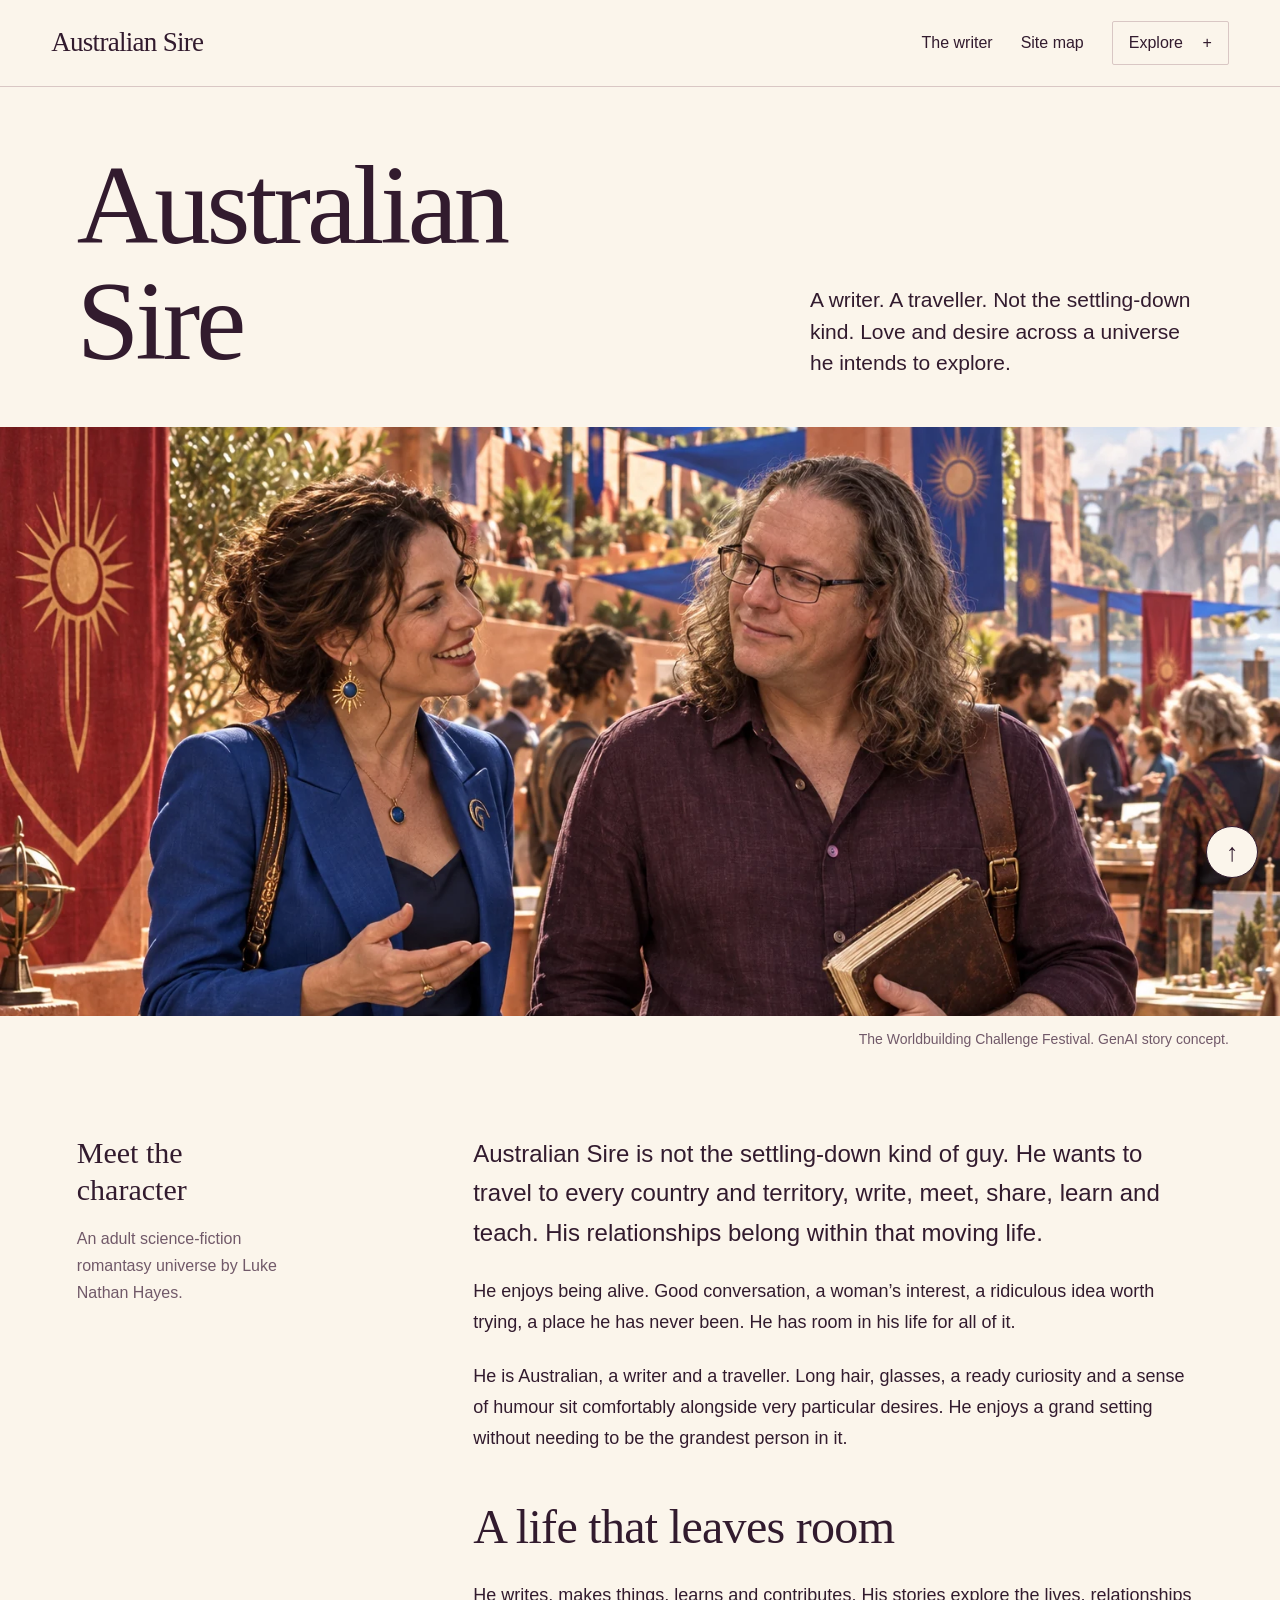
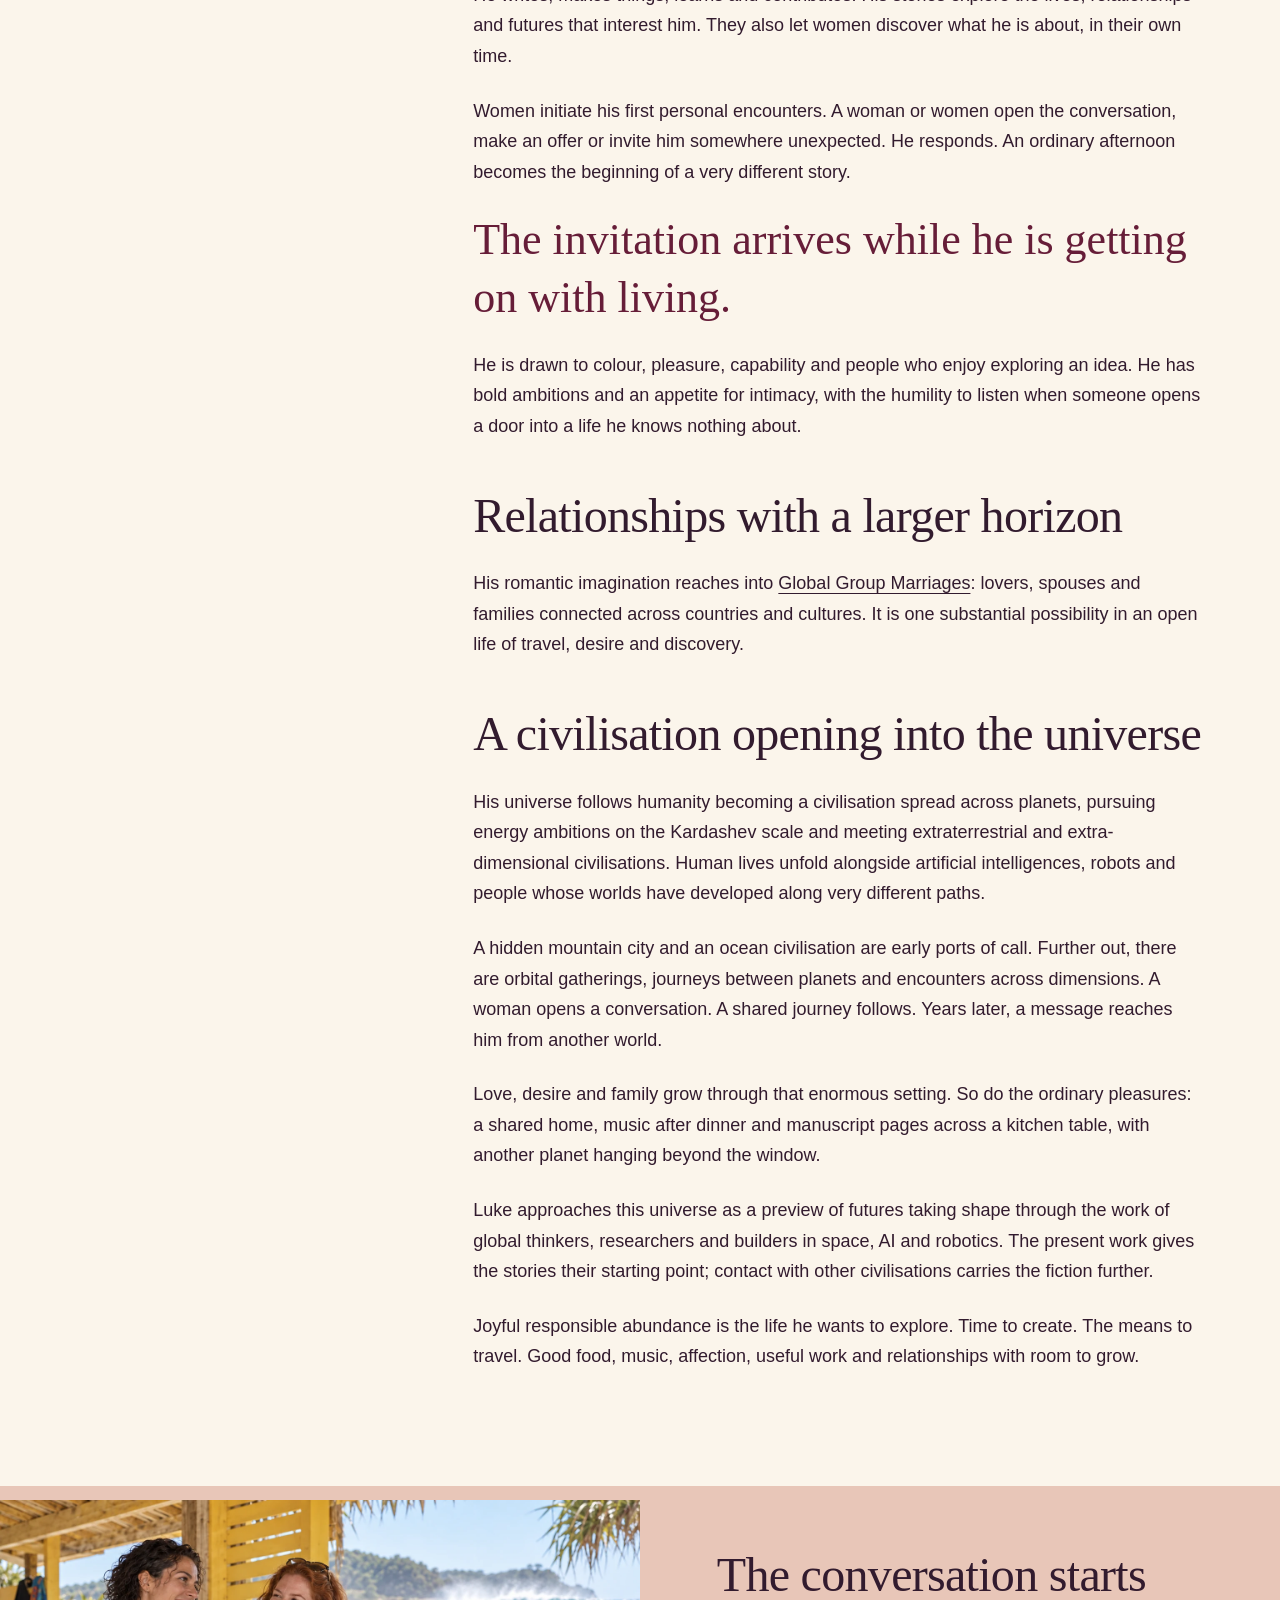
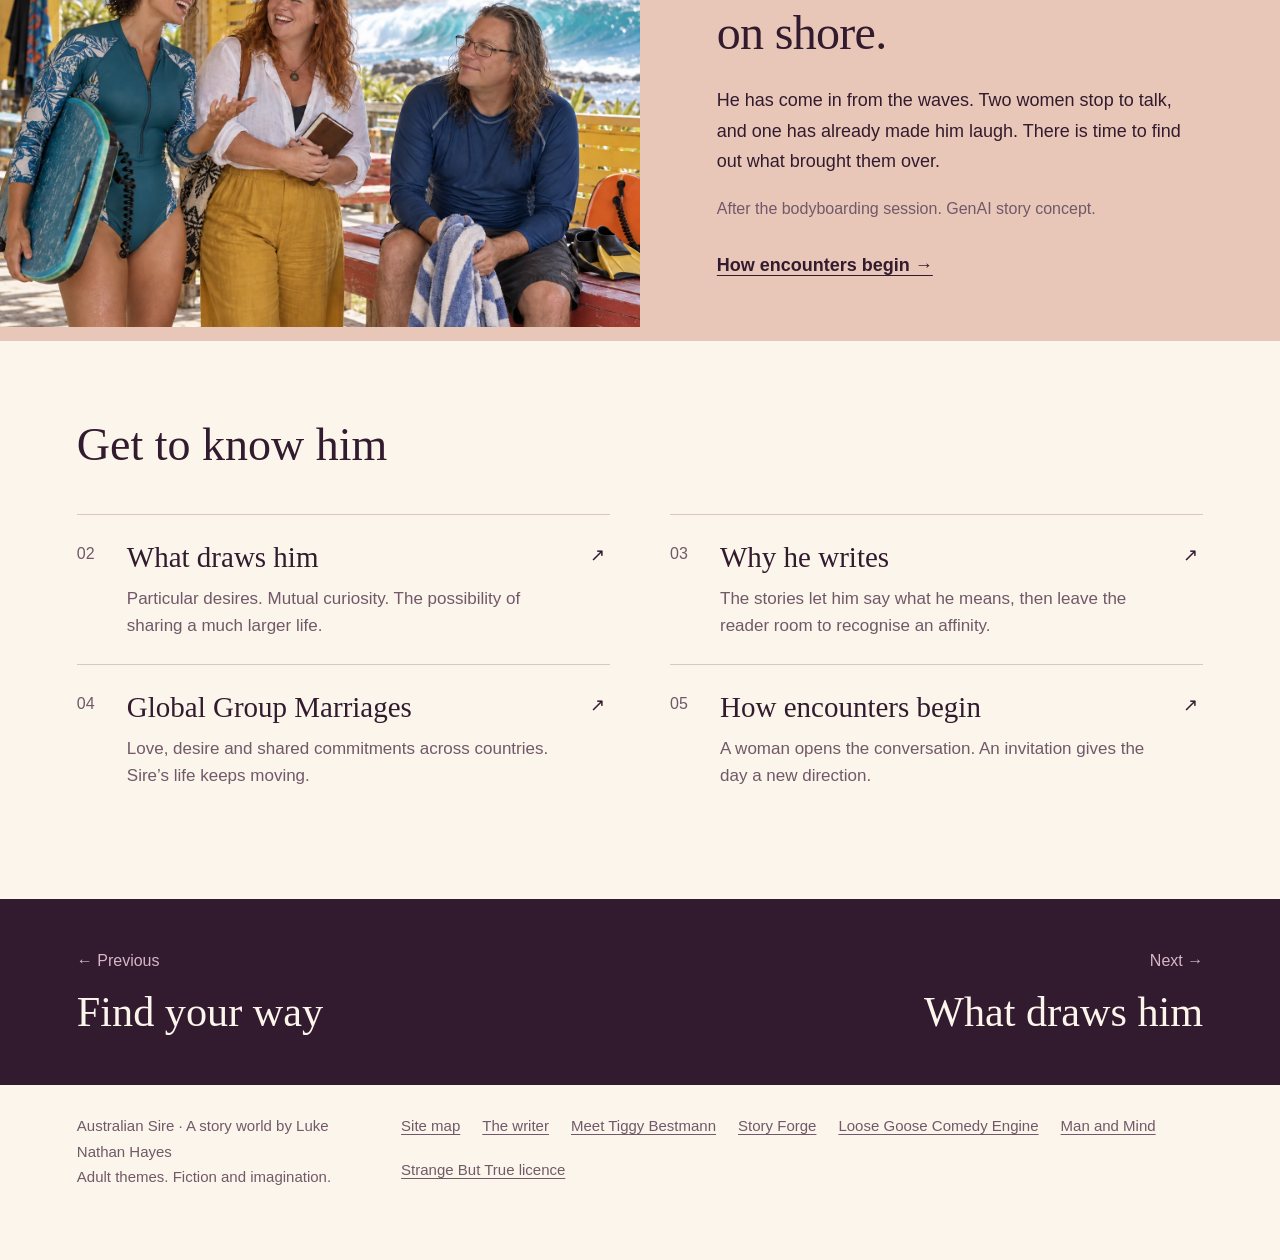
==== commit 28072ed2: "Rebalance relationship material across the character narrative" ====
--- a/index.html
+++ b/index.html
@@ -2,7 +2,7 @@
 <html lang="en-AU"><head><meta charset="utf-8"><meta name="viewport" content="width=device-width,initial-scale=1"><meta name="description" content="Australian Sire’s open universe of desire, travel, group marriage and humanity across planets, with extraterrestrial and extra-dimensional possibilities."><meta name="theme-color" content="#661d38"><title>Australian Sire | A world of possibilities</title><link rel="icon" href="assets/favicon.ico"><link rel="apple-touch-icon" href="assets/icon-180.png"><link rel="stylesheet" href="assets/site.css?v=20261001-public"><script defer src="assets/site.js?v=20261001-direct-prose"></script></head>
 <body class="home" id="top"><a class="skip" href="#main">Skip to content</a><header class="site-header"><a class="brand" href="index.html">Australian Sire</a><div class="header-links"><a href="writer.html">The writer</a><a href="sitemap.html">Site map</a><details class="menu"><summary>Explore</summary><nav aria-label="Chapters"><a href="index.html" aria-current="page">Australian Sire</a><a href="desire.html">What draws him</a><a href="writing.html">Why he writes</a><a href="group-marriages.html">Global Group Marriages</a><a href="encounters.html">How encounters begin</a><a href="worlds.html">The worlds around him</a><a href="journey.html">Every country and territory</a><a href="abundance.html">Joyful responsible abundance</a><a href="writer.html">The writer behind Sire</a><a href="sitemap.html">Find your way</a></nav></details></div></header>
 <main id="main"><div class="masthead"><h1>Australian<br>Sire</h1><p class="intro">A writer. A traveller. Not the settling-down kind. Love and desire across a universe he intends to explore.</p></div><figure class="hero "><img src="assets/festival.webp" alt="A long-haired Australian writer listens as a woman approaches him at a colourful worldbuilding festival." width="1536" height="1024" fetchpriority="high"><figcaption>The Worldbuilding Challenge Festival. GenAI story concept.</figcaption></figure>
-<div class="chapter-strip"><span>A travelling life. Relationships across borders.</span><a href="group-marriages.html">Global Group Marriages →</a></div><div class="prose-layout" id="profile"><aside><p class="aside-title">Meet the character</p><p class="aside-note">An adult science-fiction romantasy universe by Luke Nathan Hayes.</p></aside><article class="article" aria-label="Australian Sire">
+<div class="prose-layout" id="profile"><aside><p class="aside-title">Meet the character</p><p class="aside-note">An adult science-fiction romantasy universe by Luke Nathan Hayes.</p></aside><article class="article" aria-label="Australian Sire">
 <p class="lead">Australian Sire is not the settling-down kind of guy. He wants to travel to every country and territory, write, meet, share, learn and teach. His relationships belong within that moving life.</p>
 <p>He enjoys being alive. Good conversation, a woman’s interest, a ridiculous idea worth trying, a place he has never been. He has room in his life for all of it.</p>
 <p>He is Australian, a writer and a traveller. Long hair, glasses, a ready curiosity and a sense of humour sit comfortably alongside very particular desires. He enjoys a grand setting without needing to be the grandest person in it.</p>
@@ -11,15 +11,12 @@
 <p>Women initiate his first personal encounters. A woman or women open the conversation, make an offer or invite him somewhere unexpected. He responds. An ordinary afternoon becomes the beginning of a very different story.</p>
 <p class="pullquote">The invitation arrives while he is getting on with living.</p>
 <p>He is drawn to colour, pleasure, capability and people who enjoy exploring an idea. He has bold ambitions and an appetite for intimacy, with the humility to listen when someone opens a door into a life he knows nothing about.</p>
-<h2>Global Group Marriages</h2>
-<p>Global Group Marriages is a substantial part of the universe’s scope of potential. Among the lives Sire imagines is a marriage stretching across countries and cultures, alive with attraction, shared pleasure, pregnancy, children and continuing journeys. His travels continue through that imagined life, with reunions, new invitations and relationships taking their own shape.</p>
-<p>The <a href="https://auraofintelligence.github.io/global-group-marriages/un-of-love.html">United Nations of Love</a> takes that marriage into a simulacrum of the United Nations: adult spouses from many cultures sharing an intimate life, practising diplomacy, pooling knowledge and raising future generations together. <a href="https://auraofintelligence.github.io/global-group-marriages/gajra-earth.html">GAJRA Earth</a> carries the same exploration of joyful responsible abundance to the planetary scale.</p>
-<p>Who travels together? Who welcomes him back? What do they share across distance? Those questions run through the books, alongside the attraction and pleasure of meeting in the first place.</p>
-<p><a class="text-link" href="group-marriages.html">Explore his life and relationships across borders →</a></p>
+<h2>Relationships with a larger horizon</h2>
+<p>His romantic imagination reaches into <a href="group-marriages.html">Global Group Marriages</a>: lovers, spouses and families connected across countries and cultures. It is one substantial possibility in an open life of travel, desire and discovery.</p>
 <h2>A civilisation opening into the universe</h2>
 <p>His universe follows humanity becoming a civilisation spread across planets, pursuing energy ambitions on the Kardashev scale and meeting extraterrestrial and extra-dimensional civilisations. Human lives unfold alongside artificial intelligences, robots and people whose worlds have developed along very different paths.</p>
 <p>A hidden mountain city and an ocean civilisation are early ports of call. Further out, there are orbital gatherings, journeys between planets and encounters across dimensions. A woman opens a conversation. A shared journey follows. Years later, a message reaches him from another world.</p>
-<p>Love, desire, family and Global Group Marriages grow through that enormous setting. So do the ordinary pleasures: a shared home, music after dinner and manuscript pages across a kitchen table, with another planet hanging beyond the window.</p>
+<p>Love, desire and family grow through that enormous setting. So do the ordinary pleasures: a shared home, music after dinner and manuscript pages across a kitchen table, with another planet hanging beyond the window.</p>
 <p>Luke approaches this universe as a preview of futures taking shape through the work of global thinkers, researchers and builders in space, AI and robotics. The present work gives the stories their starting point; contact with other civilisations carries the fiction further.</p>
 <p>Joyful responsible abundance is the life he wants to explore. Time to create. The means to travel. Good food, music, affection, useful work and relationships with room to grow.</p></article></div><section class="feature"><img src="assets/island-conversation.webp" alt="Two women begin a cheerful conversation with Sire beside the bodyboards at an island surf pavilion." width="1536" height="1024" loading="lazy"><div class="feature-copy"><h2>The conversation starts on shore.</h2><p>He has come in from the waves. Two women stop to talk, and one has already made him laugh. There is time to find out what brought them over.</p><p class="aside-note">After the bodyboarding session. GenAI story concept.</p><a class="text-link" href="encounters.html">How encounters begin →</a></div></section><section class="chapter-list"><h2>Get to know him</h2><div class="chapter-grid"><a class="chapter-card" href="desire.html"><span class="number">02</span><div><h3>What draws him</h3><p>Particular desires. Mutual curiosity. The possibility of sharing a much larger life.</p></div><span aria-hidden="true">↗</span></a><a class="chapter-card" href="writing.html"><span class="number">03</span><div><h3>Why he writes</h3><p>The stories let him say what he means, then leave the reader room to recognise an affinity.</p></div><span aria-hidden="true">↗</span></a><a class="chapter-card" href="group-marriages.html"><span class="number">04</span><div><h3>Global Group Marriages</h3><p>Love, desire and shared commitments across countries. Sire’s life keeps moving.</p></div><span aria-hidden="true">↗</span></a><a class="chapter-card" href="encounters.html"><span class="number">05</span><div><h3>How encounters begin</h3><p>A woman opens the conversation. An invitation gives the day a new direction.</p></div><span aria-hidden="true">↗</span></a></div></section></main>
 <nav class="page-turn" aria-label="Previous and next chapters"><a rel="prev" href="sitemap.html"><span>← Previous</span><strong>Find your way</strong></a><a rel="next" href="desire.html"><span>Next →</span><strong>What draws him</strong></a></nav><footer class="site-footer"><p>Australian Sire · A story world by Luke Nathan Hayes<br>Adult themes. Fiction and imagination.</p><nav aria-label="Footer"><a href="sitemap.html">Site map</a><a href="writer.html">The writer</a><a href="https://auraofintelligence.github.io/tiggy-bestmann/">Meet Tiggy Bestmann</a><a href="https://auraofintelligence.github.io/australian-sire-story-forge/">Story Forge</a><a href="https://auraofintelligence.github.io/loose-goose-comedy-engine/">Loose Goose Comedy Engine</a><a href="https://auraofintelligence.github.io/luke-nathan-hayes-man-and-mind/">Man and Mind</a><a href="https://github.com/auraofintelligence/australiansire/blob/main/LICENCE.md">Strange But True licence</a></nav></footer><a class="to-top" href="#top" aria-label="Back to top">↑</a></body></html>
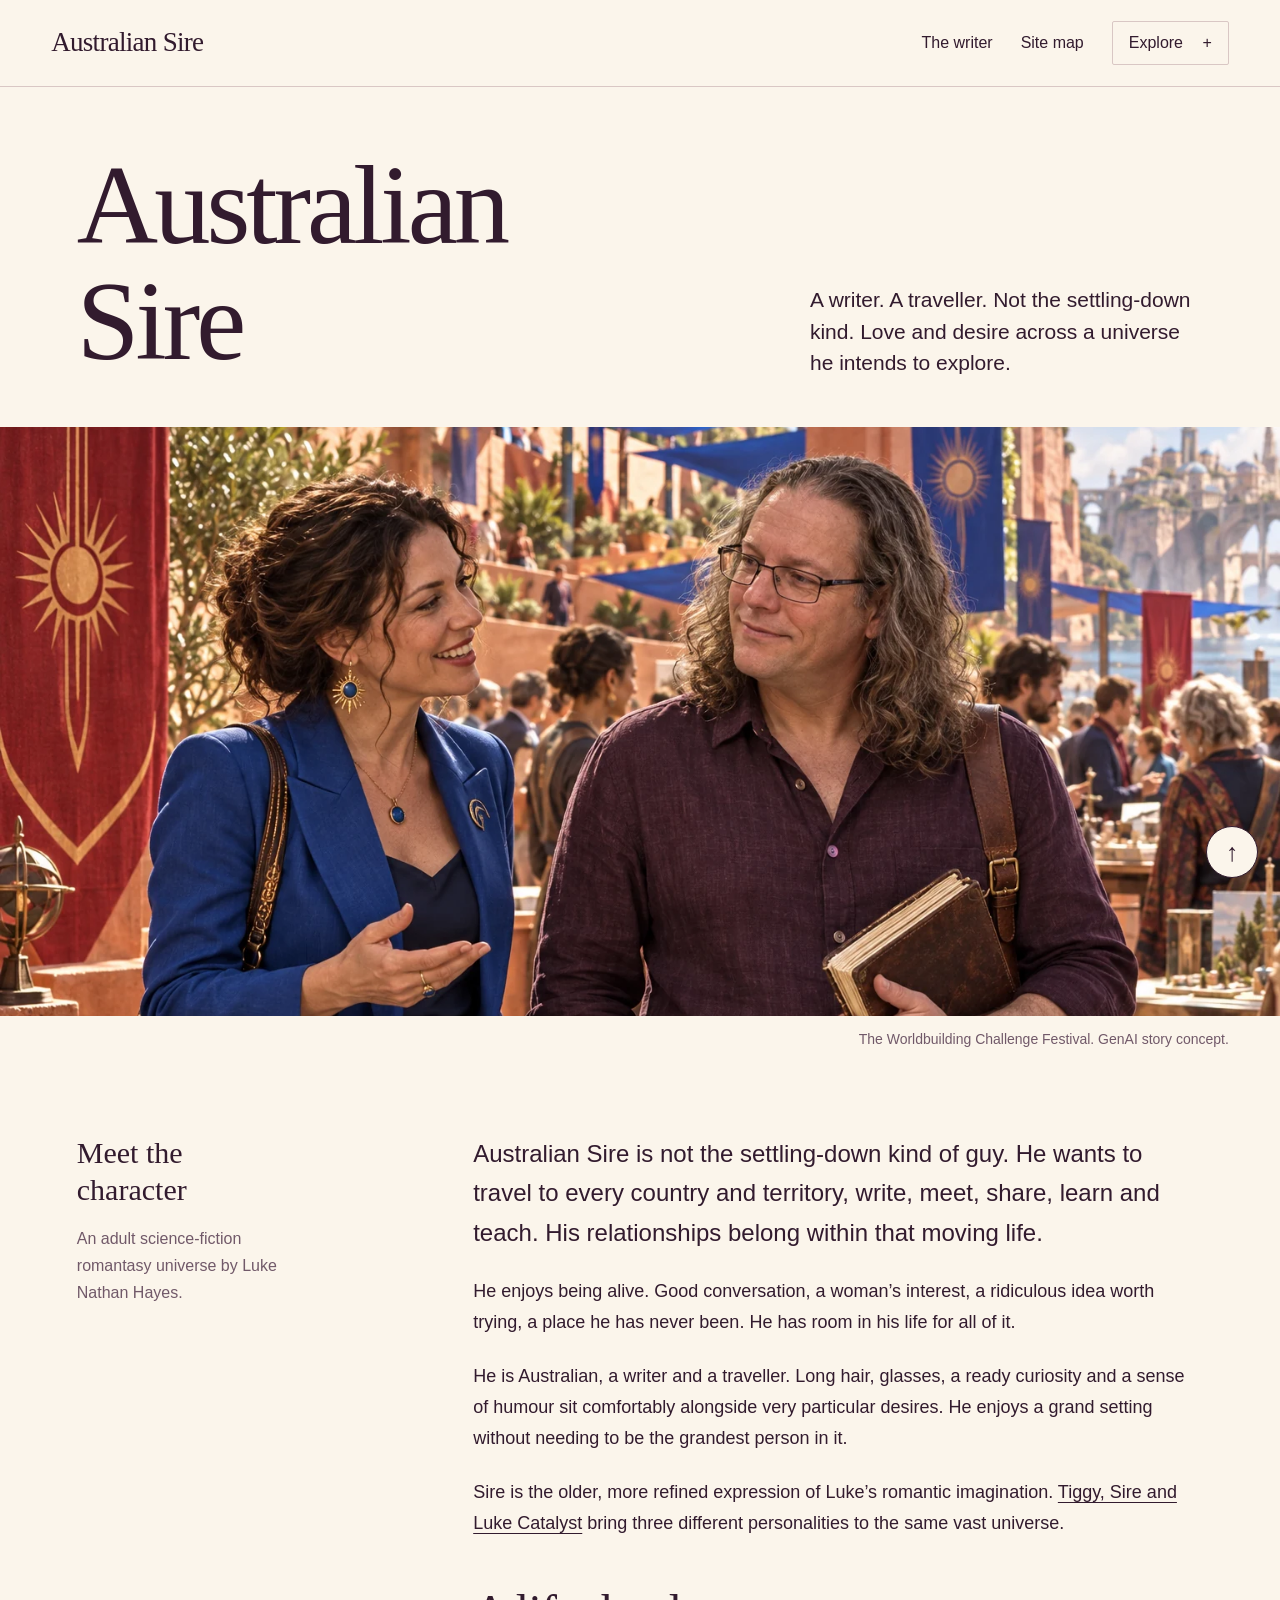
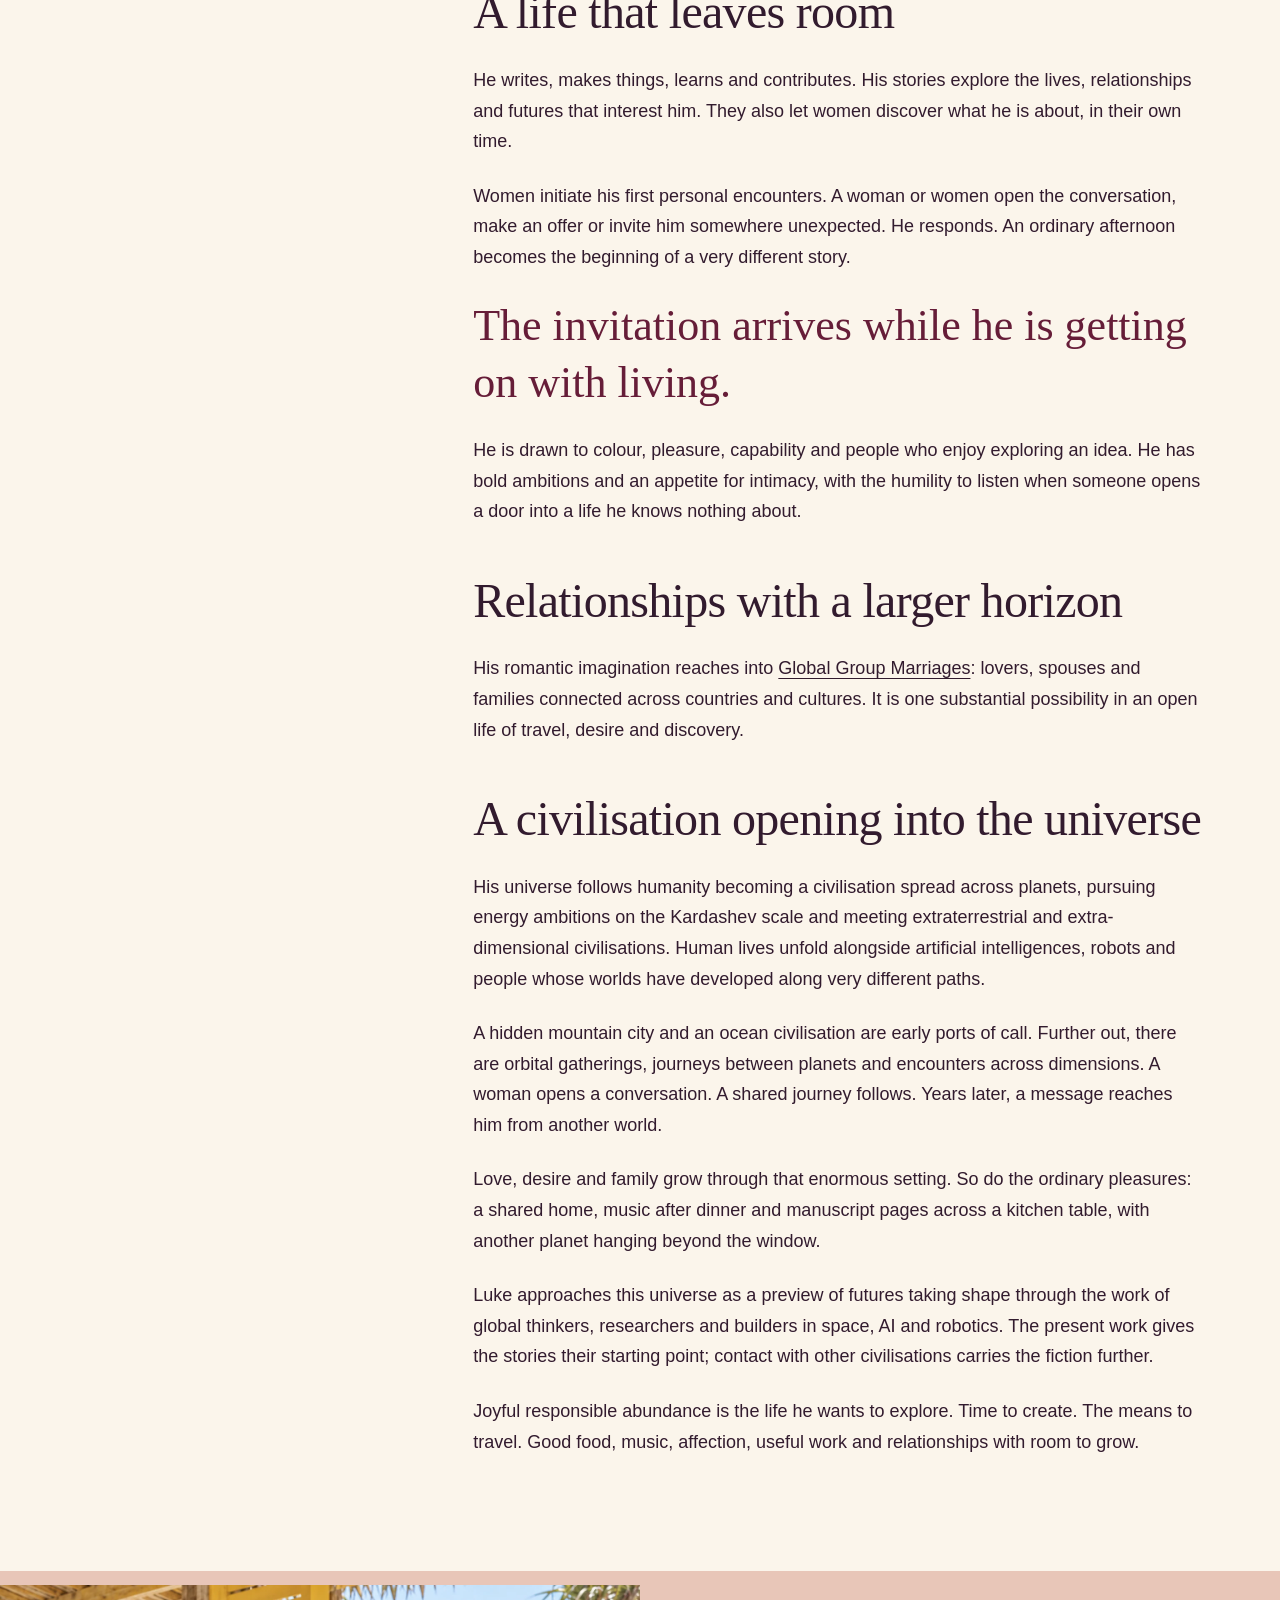
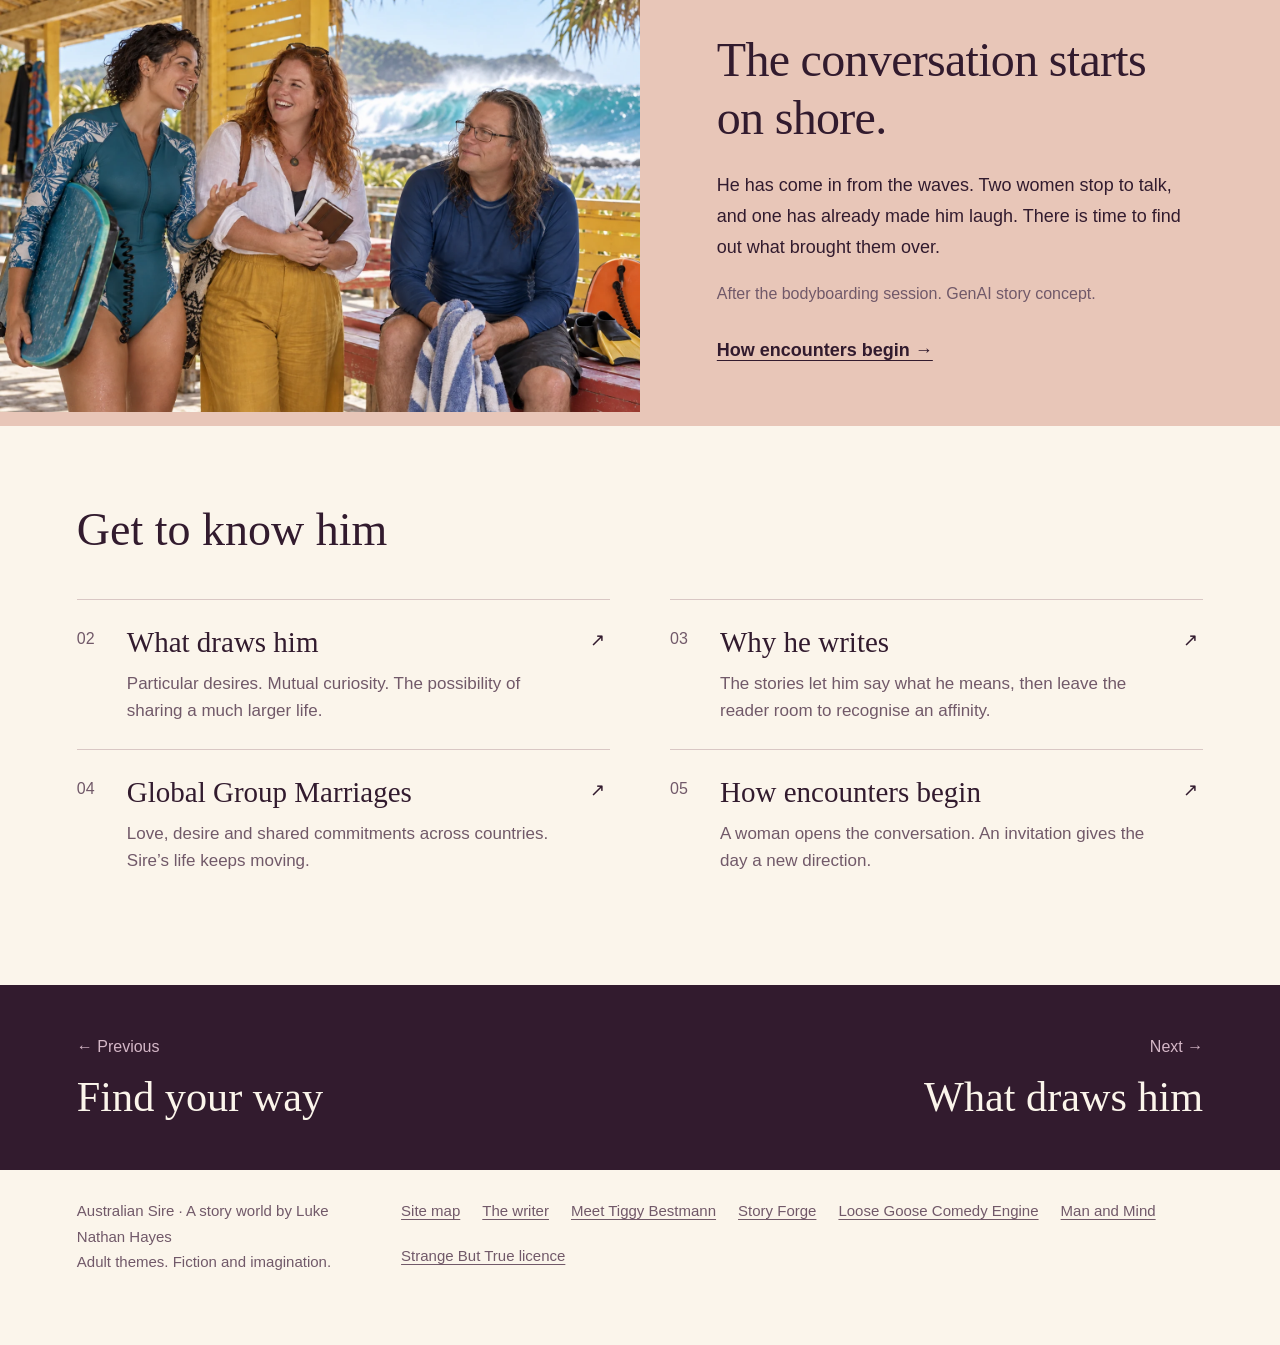
==== commit e274f127: "Introduce Luke's three romantic personalities and their origins" ====
--- a/index.html
+++ b/index.html
@@ -6,6 +6,7 @@
 <p class="lead">Australian Sire is not the settling-down kind of guy. He wants to travel to every country and territory, write, meet, share, learn and teach. His relationships belong within that moving life.</p>
 <p>He enjoys being alive. Good conversation, a woman’s interest, a ridiculous idea worth trying, a place he has never been. He has room in his life for all of it.</p>
 <p>He is Australian, a writer and a traveller. Long hair, glasses, a ready curiosity and a sense of humour sit comfortably alongside very particular desires. He enjoys a grand setting without needing to be the grandest person in it.</p>
+<p>Sire is the older, more refined expression of Luke’s romantic imagination. <a href="writer.html#three-personas">Tiggy, Sire and Luke Catalyst</a> bring three different personalities to the same vast universe.</p>
 <h2>A life that leaves room</h2>
 <p>He writes, makes things, learns and contributes. His stories explore the lives, relationships and futures that interest him. They also let women discover what he is about, in their own time.</p>
 <p>Women initiate his first personal encounters. A woman or women open the conversation, make an offer or invite him somewhere unexpected. He responds. An ordinary afternoon becomes the beginning of a very different story.</p>
